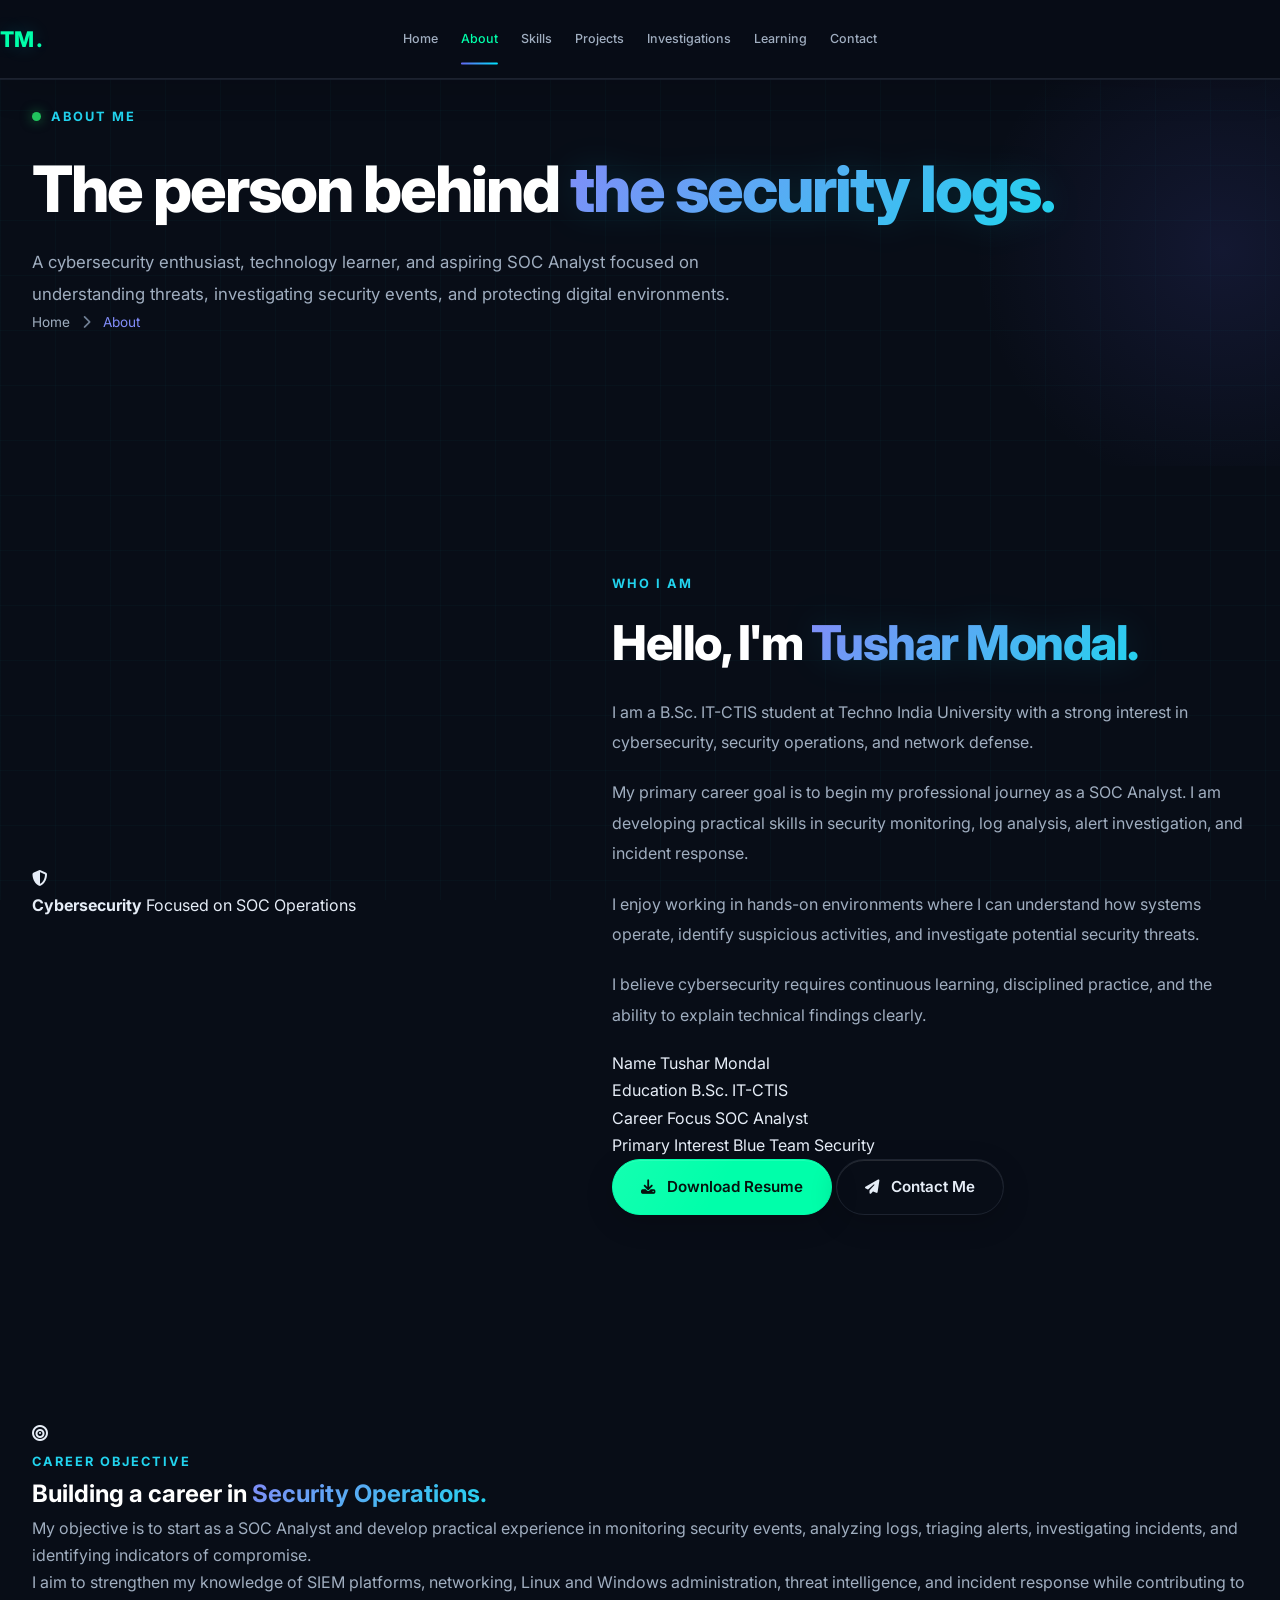
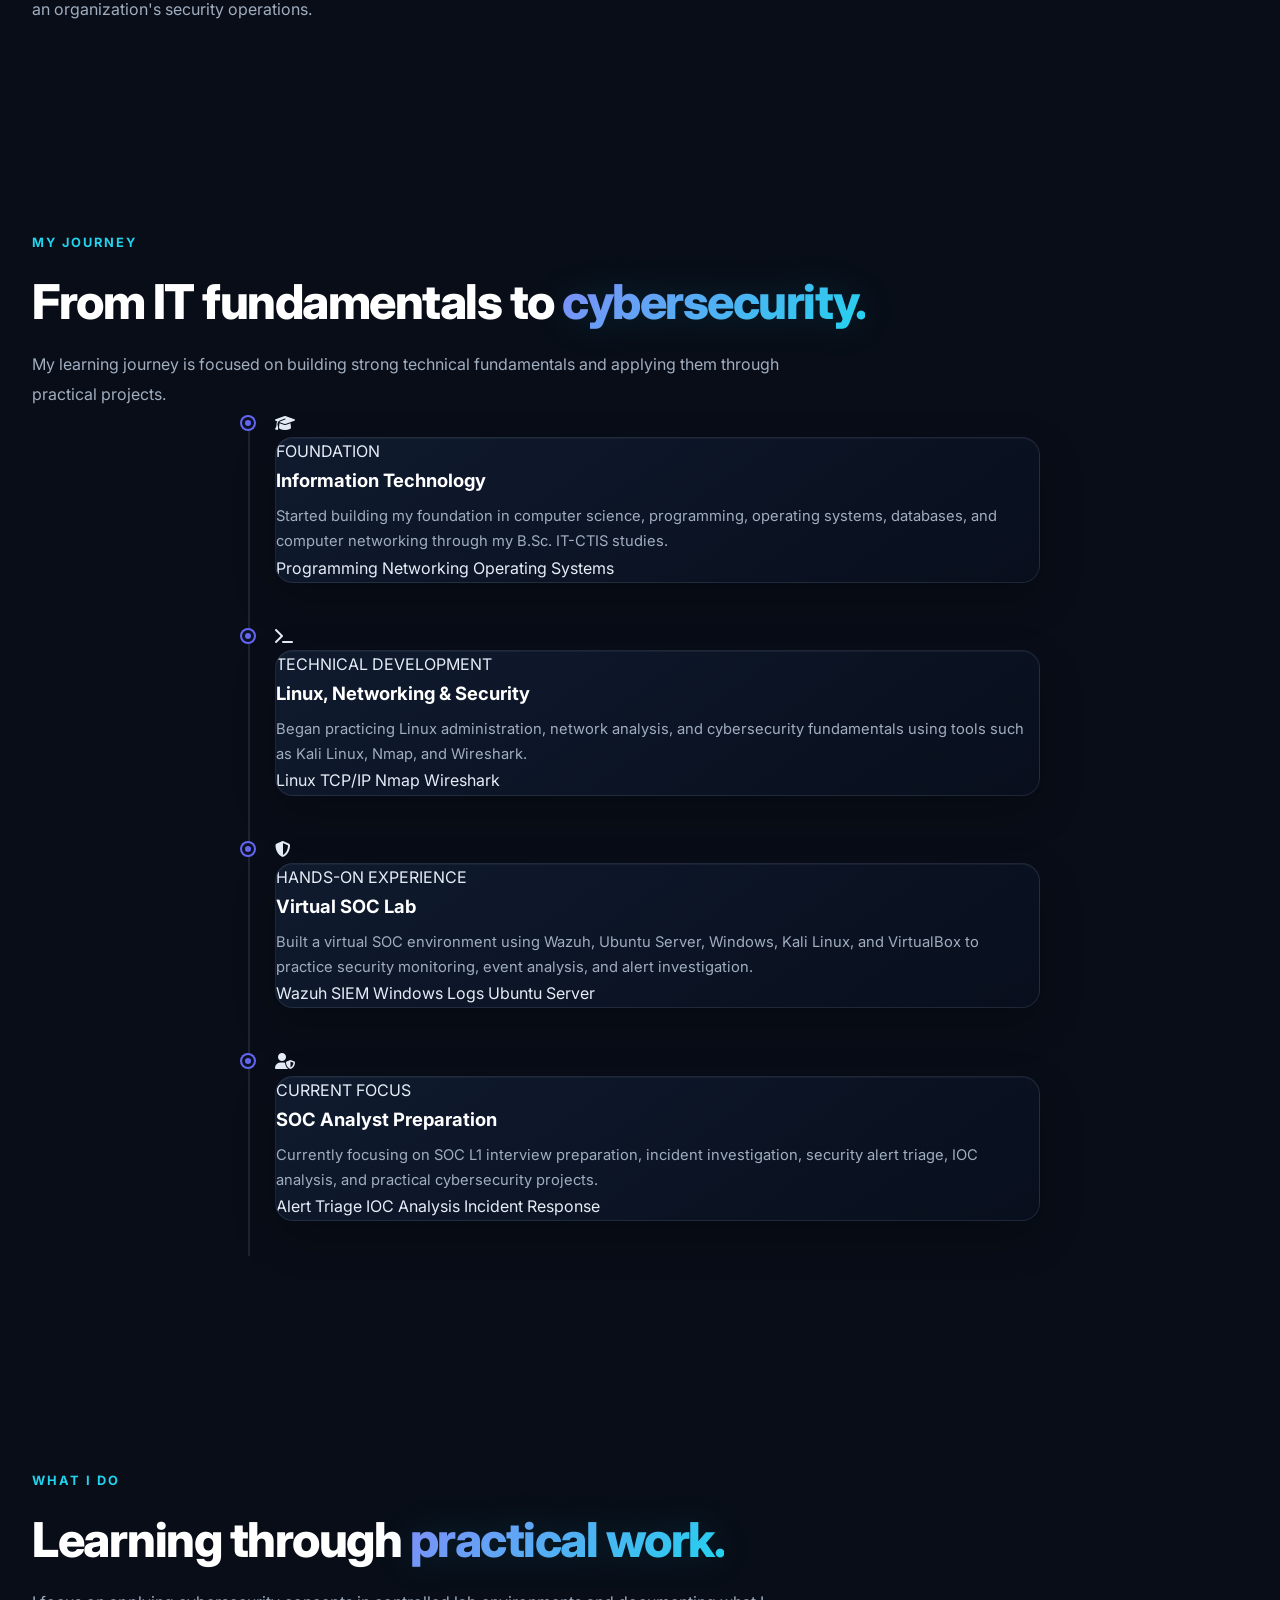
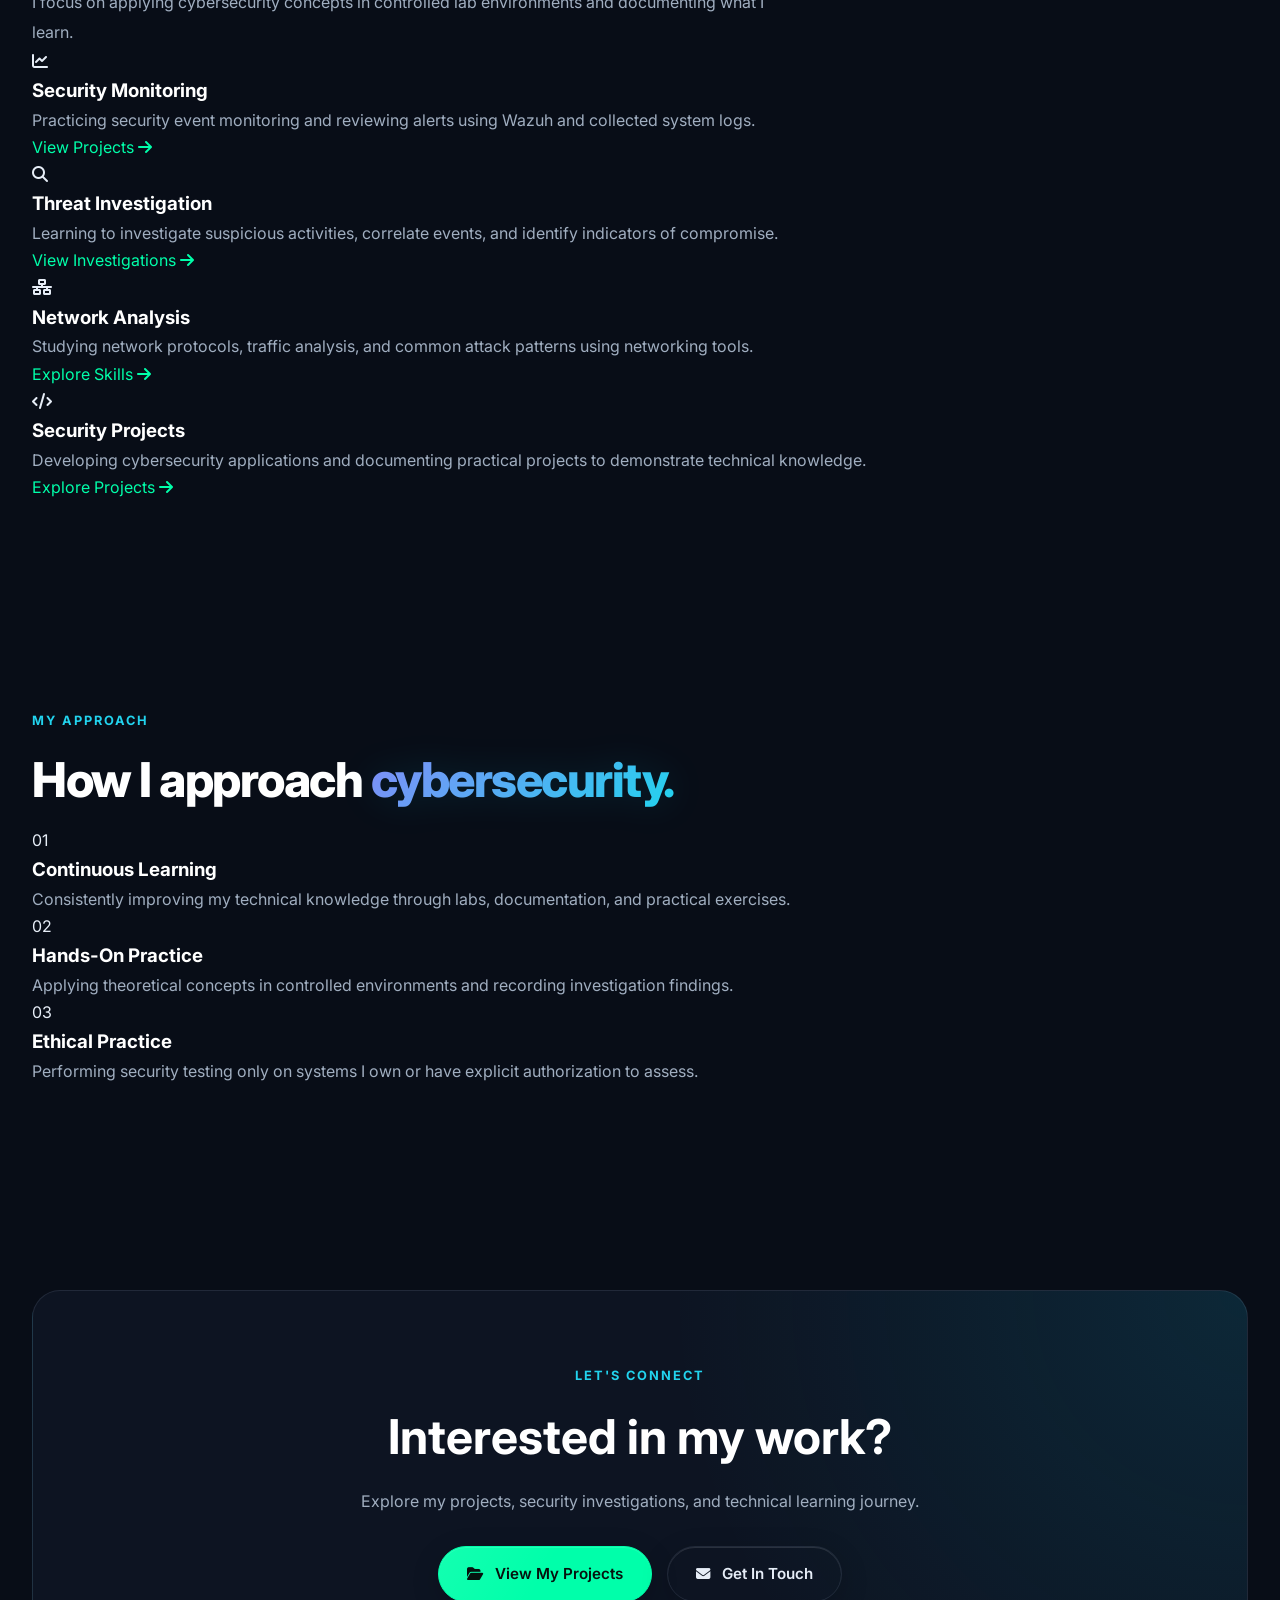
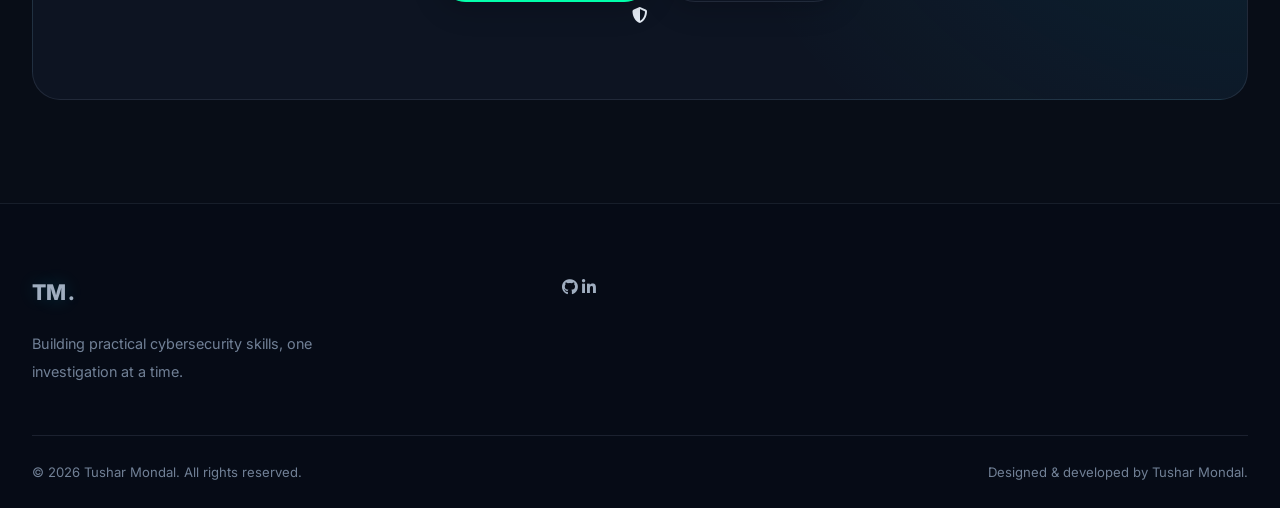
==== about.html @ 2f237ae4 "Add files via upload" ====
<!DOCTYPE html>
<html lang="en">
<head>
    <meta charset="UTF-8">
    <meta name="viewport" content="width=device-width, initial-scale=1.0">

    <title>About Me | Tushar Mondal</title>

    <meta name="description"
          content="Learn about Tushar Mondal, a cybersecurity enthusiast and aspiring SOC Analyst with hands-on experience in Wazuh, SIEM, and security investigations.">

    <link rel="icon" href="assets/images/favicon.png" type="image/png">

    <!-- Main Stylesheets -->
    <link rel="stylesheet" href="css/style.css">
    <link rel="stylesheet" href="css/themes.css">
    <link rel="stylesheet" href="css/animations.css">
    <link rel="stylesheet" href="css/responsive.css">

    <!-- Google Fonts -->
    <link rel="preconnect" href="https://fonts.googleapis.com">
    <link rel="preconnect" href="https://fonts.gstatic.com" crossorigin>

    <link href="https://fonts.googleapis.com/css2?family=Inter:wght@400;500;600;700;800&family=Space+Mono:wght@400;700&display=swap"
          rel="stylesheet">

    <!-- Icons -->
    <link rel="stylesheet"
          href="https://cdnjs.cloudflare.com/ajax/libs/font-awesome/6.5.2/css/all.min.css">
</head>

<body>

    <!-- =========================
         PRELOADER
    ========================== -->

    <div class="preloader" id="preloader">
        <div class="preloader-content">
            <span class="loader-logo">TM<span>.</span></span>
            <div class="loader-bar"></div>
            <p>Loading profile...</p>
        </div>
    </div>


    <!-- =========================
         NAVIGATION
    ========================== -->

    <header class="header" id="header">

        <nav class="navbar container">

            <a href="index.html" class="logo">
                TM<span>.</span>
            </a>

            <button class="menu-toggle"
                    id="menu-toggle"
                    aria-label="Open navigation menu"
                    aria-expanded="false">

                <i class="fas fa-bars"></i>

            </button>

            <ul class="nav-menu" id="nav-menu">

                <li>
                    <a href="index.html" class="nav-link">
                        Home
                    </a>
                </li>

                <li>
                    <a href="about.html" class="nav-link active">
                        About
                    </a>
                </li>

                <li>
                    <a href="skills.html" class="nav-link">
                        Skills
                    </a>
                </li>

                <li>
                    <a href="projects.html" class="nav-link">
                        Projects
                    </a>
                </li>

                <li>
                    <a href="investigations.html" class="nav-link">
                        Investigations
                    </a>
                </li>

                <li>
                    <a href="learning.html" class="nav-link">
                        Learning
                    </a>
                </li>

                <li>
                    <a href="contact.html" class="nav-link nav-contact">
                        Contact
                    </a>
                </li>

            </ul>

            

        </nav>

    </header>


    <!-- =========================
         PAGE HERO
    ========================== -->

    <main>

        <section class="page-hero section">

            <div class="container">

                <div class="page-hero-content reveal">

                    <span class="section-label">
                        <span class="status-dot"></span>
                        ABOUT ME
                    </span>

                    <h1 class="page-title">
                        The person behind
                        <span class="gradient-text">the security logs.</span>
                    </h1>

                    <p class="page-description">
                        A cybersecurity enthusiast, technology learner,
                        and aspiring SOC Analyst focused on understanding
                        threats, investigating security events, and
                        protecting digital environments.
                    </p>

                    <div class="breadcrumb">
                        <a href="index.html">Home</a>
                        <i class="fas fa-chevron-right"></i>
                        <span>About</span>
                    </div>

                </div>

            </div>

        </section>


        <!-- =========================
             ABOUT INTRODUCTION
        ========================== -->

        <section class="about-intro section">

            <div class="container">

                <div class="about-grid">

                    <!-- Profile Image -->

                    <div class="about-image-wrapper reveal">

                        <div class="about-image-frame">

                            <img src="assets/images/profile.png"
                                 alt="Portrait of Tushar Mondal"
                                 class="about-profile-image"
                                 onerror="this.style.display='none';">

                            <div class="image-overlay"></div>

                        </div>

                        <div class="about-image-decoration decoration-one"></div>
                        <div class="about-image-decoration decoration-two"></div>

                        <div class="about-image-badge">

                            <i class="fas fa-shield-halved"></i>

                            <div>
                                <strong>Cybersecurity</strong>
                                <span>Focused on SOC Operations</span>
                            </div>

                        </div>

                    </div>


                    <!-- About Content -->

                    <div class="about-content reveal">

                        <span class="section-label">
                            WHO I AM
                        </span>

                        <h2 class="section-title">
                            Hello, I'm
                            <span class="gradient-text">Tushar Mondal.</span>
                        </h2>

                        <p>
                            I am a B.Sc. IT-CTIS student at Techno India
                            University with a strong interest in
                            cybersecurity, security operations, and
                            network defense.
                        </p>

                        <p>
                            My primary career goal is to begin my
                            professional journey as a SOC Analyst.
                            I am developing practical skills in
                            security monitoring, log analysis,
                            alert investigation, and incident response.
                        </p>

                        <p>
                            I enjoy working in hands-on environments
                            where I can understand how systems operate,
                            identify suspicious activities, and
                            investigate potential security threats.
                        </p>

                        <p>
                            I believe cybersecurity requires continuous
                            learning, disciplined practice, and the
                            ability to explain technical findings
                            clearly.
                        </p>

                        <div class="about-info-grid">

                            <div class="about-info-item">
                                <span class="info-label">
                                    Name
                                </span>

                                <span class="info-value">
                                    Tushar Mondal
                                </span>
                            </div>

                            <div class="about-info-item">
                                <span class="info-label">
                                    Education
                                </span>

                                <span class="info-value">
                                    B.Sc. IT-CTIS
                                </span>
                            </div>

                            <div class="about-info-item">
                                <span class="info-label">
                                    Career Focus
                                </span>

                                <span class="info-value">
                                    SOC Analyst
                                </span>
                            </div>

                            <div class="about-info-item">
                                <span class="info-label">
                                    Primary Interest
                                </span>

                                <span class="info-value">
                                    Blue Team Security
                                </span>
                            </div>

                        </div>

                        <div class="about-buttons">

                            <a href="resume/Tushar_Mondal_Resume.pdf"
                               class="btn btn-primary"
                               target="_blank"
                               rel="noopener noreferrer">

                                <i class="fas fa-download"></i>
                                Download Resume

                            </a>

                            <a href="contact.html"
                               class="btn btn-secondary">

                                <i class="fas fa-paper-plane"></i>
                                Contact Me

                            </a>

                        </div>

                    </div>

                </div>

            </div>

        </section>


        <!-- =========================
             CAREER OBJECTIVE
        ========================== -->

        <section class="career-objective section">

            <div class="container">

                <div class="objective-card reveal">

                    <div class="objective-icon">
                        <i class="fas fa-bullseye"></i>
                    </div>

                    <div class="objective-content">

                        <span class="section-label">
                            CAREER OBJECTIVE
                        </span>

                        <h2>
                            Building a career in
                            <span class="gradient-text">
                                Security Operations.
                            </span>
                        </h2>

                        <p>
                            My objective is to start as a SOC Analyst
                            and develop practical experience in
                            monitoring security events, analyzing logs,
                            triaging alerts, investigating incidents,
                            and identifying indicators of compromise.
                        </p>

                        <p>
                            I aim to strengthen my knowledge of SIEM
                            platforms, networking, Linux and Windows
                            administration, threat intelligence, and
                            incident response while contributing to
                            an organization's security operations.
                        </p>

                    </div>

                </div>

            </div>

        </section>


        <!-- =========================
             MY JOURNEY
        ========================== -->

        <section class="journey section">

            <div class="container">

                <div class="section-heading reveal">

                    <span class="section-label">
                        MY JOURNEY
                    </span>

                    <h2 class="section-title">
                        From IT fundamentals to
                        <span class="gradient-text">
                            cybersecurity.
                        </span>
                    </h2>

                    <p class="section-description">
                        My learning journey is focused on building
                        strong technical fundamentals and applying
                        them through practical projects.
                    </p>

                </div>


                <div class="timeline">

                    <!-- Step 1 -->

                    <div class="timeline-item reveal">

                        <div class="timeline-marker">
                            <i class="fas fa-graduation-cap"></i>
                        </div>

                        <div class="timeline-card">

                            <span class="timeline-tag">
                                FOUNDATION
                            </span>

                            <h3>Information Technology</h3>

                            <p>
                                Started building my foundation in
                                computer science, programming,
                                operating systems, databases,
                                and computer networking through
                                my B.Sc. IT-CTIS studies.
                            </p>

                            <div class="timeline-skills">
                                <span>Programming</span>
                                <span>Networking</span>
                                <span>Operating Systems</span>
                            </div>

                        </div>

                    </div>


                    <!-- Step 2 -->

                    <div class="timeline-item reveal">

                        <div class="timeline-marker">
                            <i class="fas fa-terminal"></i>
                        </div>

                        <div class="timeline-card">

                            <span class="timeline-tag">
                                TECHNICAL DEVELOPMENT
                            </span>

                            <h3>Linux, Networking & Security</h3>

                            <p>
                                Began practicing Linux administration,
                                network analysis, and cybersecurity
                                fundamentals using tools such as
                                Kali Linux, Nmap, and Wireshark.
                            </p>

                            <div class="timeline-skills">
                                <span>Linux</span>
                                <span>TCP/IP</span>
                                <span>Nmap</span>
                                <span>Wireshark</span>
                            </div>

                        </div>

                    </div>


                    <!-- Step 3 -->

                    <div class="timeline-item reveal">

                        <div class="timeline-marker">
                            <i class="fas fa-shield-halved"></i>
                        </div>

                        <div class="timeline-card">

                            <span class="timeline-tag">
                                HANDS-ON EXPERIENCE
                            </span>

                            <h3>Virtual SOC Lab</h3>

                            <p>
                                Built a virtual SOC environment using
                                Wazuh, Ubuntu Server, Windows,
                                Kali Linux, and VirtualBox to
                                practice security monitoring,
                                event analysis, and alert investigation.
                            </p>

                            <div class="timeline-skills">
                                <span>Wazuh</span>
                                <span>SIEM</span>
                                <span>Windows Logs</span>
                                <span>Ubuntu Server</span>
                            </div>

                        </div>

                    </div>


                    <!-- Step 4 -->

                    <div class="timeline-item reveal">

                        <div class="timeline-marker">
                            <i class="fas fa-user-shield"></i>
                        </div>

                        <div class="timeline-card">

                            <span class="timeline-tag">
                                CURRENT FOCUS
                            </span>

                            <h3>SOC Analyst Preparation</h3>

                            <p>
                                Currently focusing on SOC L1
                                interview preparation, incident
                                investigation, security alert
                                triage, IOC analysis, and
                                practical cybersecurity projects.
                            </p>

                            <div class="timeline-skills">
                                <span>Alert Triage</span>
                                <span>IOC Analysis</span>
                                <span>Incident Response</span>
                            </div>

                        </div>

                    </div>

                </div>

            </div>

        </section>


        <!-- =========================
             WHAT I DO
        ========================== -->

        <section class="what-i-do section">

            <div class="container">

                <div class="section-heading reveal">

                    <span class="section-label">
                        WHAT I DO
                    </span>

                    <h2 class="section-title">
                        Learning through
                        <span class="gradient-text">
                            practical work.
                        </span>
                    </h2>

                    <p class="section-description">
                        I focus on applying cybersecurity concepts
                        in controlled lab environments and
                        documenting what I learn.
                    </p>

                </div>


                <div class="services-grid">

                    <!-- Card 1 -->

                    <div class="service-card reveal">

                        <div class="service-icon">
                            <i class="fas fa-chart-line"></i>
                        </div>

                        <h3>Security Monitoring</h3>

                        <p>
                            Practicing security event monitoring
                            and reviewing alerts using Wazuh
                            and collected system logs.
                        </p>

                        <a href="projects.html" class="service-link">
                            View Projects
                            <i class="fas fa-arrow-right"></i>
                        </a>

                    </div>


                    <!-- Card 2 -->

                    <div class="service-card reveal">

                        <div class="service-icon">
                            <i class="fas fa-magnifying-glass"></i>
                        </div>

                        <h3>Threat Investigation</h3>

                        <p>
                            Learning to investigate suspicious
                            activities, correlate events, and
                            identify indicators of compromise.
                        </p>

                        <a href="investigations.html" class="service-link">
                            View Investigations
                            <i class="fas fa-arrow-right"></i>
                        </a>

                    </div>


                    <!-- Card 3 -->

                    <div class="service-card reveal">

                        <div class="service-icon">
                            <i class="fas fa-network-wired"></i>
                        </div>

                        <h3>Network Analysis</h3>

                        <p>
                            Studying network protocols, traffic
                            analysis, and common attack patterns
                            using networking tools.
                        </p>

                        <a href="skills.html" class="service-link">
                            Explore Skills
                            <i class="fas fa-arrow-right"></i>
                        </a>

                    </div>


                    <!-- Card 4 -->

                    <div class="service-card reveal">

                        <div class="service-icon">
                            <i class="fas fa-code"></i>
                        </div>

                        <h3>Security Projects</h3>

                        <p>
                            Developing cybersecurity applications
                            and documenting practical projects
                            to demonstrate technical knowledge.
                        </p>

                        <a href="projects.html" class="service-link">
                            Explore Projects
                            <i class="fas fa-arrow-right"></i>
                        </a>

                    </div>

                </div>

            </div>

        </section>


        <!-- =========================
             PERSONAL PRINCIPLES
        ========================== -->

        <section class="principles section">

            <div class="container">

                <div class="section-heading reveal">

                    <span class="section-label">
                        MY APPROACH
                    </span>

                    <h2 class="section-title">
                        How I approach
                        <span class="gradient-text">
                            cybersecurity.
                        </span>
                    </h2>

                </div>


                <div class="principles-grid">

                    <div class="principle-card reveal">

                        <span class="principle-number">
                            01
                        </span>

                        <h3>Continuous Learning</h3>

                        <p>
                            Consistently improving my technical
                            knowledge through labs, documentation,
                            and practical exercises.
                        </p>

                    </div>


                    <div class="principle-card reveal">

                        <span class="principle-number">
                            02
                        </span>

                        <h3>Hands-On Practice</h3>

                        <p>
                            Applying theoretical concepts in
                            controlled environments and recording
                            investigation findings.
                        </p>

                    </div>


                    <div class="principle-card reveal">

                        <span class="principle-number">
                            03
                        </span>

                        <h3>Ethical Practice</h3>

                        <p>
                            Performing security testing only
                            on systems I own or have explicit
                            authorization to assess.
                        </p>

                    </div>

                </div>

            </div>

        </section>


        <!-- =========================
             CALL TO ACTION
        ========================== -->

        <section class="about-cta section">

            <div class="container">

                <div class="cta-card reveal">

                    <div class="cta-content">

                        <span class="section-label">
                            LET'S CONNECT
                        </span>

                        <h2>
                            Interested in my work?
                        </h2>

                        <p>
                            Explore my projects, security
                            investigations, and technical
                            learning journey.
                        </p>

                        <div class="cta-buttons">

                            <a href="projects.html"
                               class="btn btn-primary">

                                <i class="fas fa-folder-open"></i>
                                View My Projects

                            </a>

                            <a href="contact.html"
                               class="btn btn-secondary">

                                <i class="fas fa-envelope"></i>
                                Get In Touch

                            </a>

                        </div>

                    </div>

                    <div class="cta-decoration">
                        <i class="fas fa-shield-halved"></i>
                    </div>

                </div>

            </div>

        </section>

    </main>


    <!-- =========================
         FOOTER
    ========================== -->

    <footer class="footer">

        <div class="container">

            <div class="footer-content">

                <div class="footer-brand">

                    <a href="index.html" class="logo">
                        TM<span>.</span>
                    </a>

                    <p>
                        Building practical cybersecurity
                        skills, one investigation at a time.
                    </p>

                </div>


                <div class="footer-socials">

                    <a href="https://github.com/tushar23016"
                       target="_blank"
                       rel="noopener noreferrer"
                       aria-label="GitHub">

                        <i class="fab fa-github"></i>

                    </a>

                    <a href="https://www.linkedin.com/in/tushar-mondal-8895402a7"
                       target="_blank"
                       rel="noopener noreferrer"
                       aria-label="LinkedIn">

                        <i class="fab fa-linkedin-in"></i>

                    </a>

                </div>

            </div>


            <div class="footer-bottom">

                <p>
                    &copy; <span id="current-year"></span>
                    Tushar Mondal. All rights reserved.
                </p>

                <p class="footer-credit">
                    Designed & developed by Tushar Mondal.
                </p>

            </div>

        </div>

    </footer>


    <!-- =========================
         BACK TO TOP
    ========================== -->

    <button class="back-to-top"
            id="back-to-top"
            aria-label="Back to top">

        <i class="fas fa-arrow-up"></i>

    </button>


    <!-- =========================
         JAVASCRIPT
    ========================== -->

    <script src="js/main.js"></script>
    <script src="js/navigation.js"></script>
    <script src="js/theme.js"></script>
    <script src="js/animations.js"></script>

</body>
</html>
---- css/style.css ----
/* =========================================================
   TUSHAR MONDAL - CYBERSECURITY PORTFOLIO
   File: css/style.css
   Main stylesheet
========================================================= */


/* =========================================================
   1. GOOGLE FONTS & ROOT VARIABLES
========================================================= */

@import url('https://fonts.googleapis.com/css2?family=Inter:wght@400;500;600;700;800&display=swap');

:root {

    /* Brand Colors */

    --primary: #6366f1;
    --primary-dark: #4f46e5;
    --primary-light: #818cf8;

    --secondary: #06b6d4;
    --accent: #22d3ee;

    /* Backgrounds */

    --bg-primary: #0b1120;
    --bg-secondary: #111827;
    --bg-tertiary: #172033;

    /* Text */

    --text-primary: #f8fafc;
    --text-secondary: #cbd5e1;
    --text-muted: #94a3b8;

    /* Borders */

    --border-color: rgba(148, 163, 184, 0.15);
    --border-hover: rgba(99, 102, 241, 0.5);

    /* Status Colors */

    --success: #22c55e;
    --warning: #f59e0b;
    --danger: #ef4444;

    /* Gradients */

    --gradient-primary: linear-gradient(
        135deg,
        #6366f1 0%,
        #06b6d4 100%
    );

    --gradient-text: linear-gradient(
        135deg,
        #818cf8 0%,
        #22d3ee 100%
    );

    /* Shadows */

    --shadow-sm: 0 4px 12px rgba(0, 0, 0, 0.15);

    --shadow-md: 0 10px 30px rgba(0, 0, 0, 0.2);

    --shadow-lg: 0 20px 50px rgba(0, 0, 0, 0.3);

    --shadow-primary: 0 10px 30px rgba(99, 102, 241, 0.2);

    /* Layout */

    --container-width: 1200px;

    --header-height: 80px;

    --section-padding: 100px;

    /* Border Radius */

    --radius-sm: 8px;
    --radius-md: 14px;
    --radius-lg: 20px;
    --radius-xl: 28px;
    --radius-full: 999px;

    /* Transitions */

    --transition-fast: 0.2s ease;
    --transition-normal: 0.3s ease;
    --transition-slow: 0.5s ease;

}


/* =========================================================
   2. RESET & GLOBAL STYLES
========================================================= */

*,
*::before,
*::after {

    margin: 0;
    padding: 0;

    box-sizing: border-box;

}


html {

    scroll-behavior: smooth;

    scroll-padding-top: 100px;

    font-size: 16px;

}


body {

    font-family: 'Inter', sans-serif;

    background: var(--bg-primary);

    color: var(--text-primary);

    line-height: 1.7;

    overflow-x: hidden;

    transition:
        background var(--transition-normal),
        color var(--transition-normal);

}


body,
button,
input,
textarea,
select {

    font-family: 'Inter', sans-serif;

}


img {

    max-width: 100%;

    height: auto;

    display: block;

}


a {

    color: inherit;

    text-decoration: none;

    transition: color var(--transition-normal);

}


button {

    font: inherit;

    cursor: pointer;

    border: none;

}


input,
textarea,
select {

    font: inherit;

}


ul,
ol {

    list-style: none;

}


button,
input,
textarea,
select {

    outline-offset: 4px;

}


button:focus-visible,
a:focus-visible,
input:focus-visible,
textarea:focus-visible,
select:focus-visible {

    outline: 2px solid var(--accent);

    outline-offset: 4px;

}


::selection {

    background: var(--primary);

    color: #ffffff;

}


/* =========================================================
   3. SHARED LAYOUT
========================================================= */

.container {

    width: min(
        var(--container-width),
        calc(100% - 48px)
    );

    margin-inline: auto;

}


.section {

    padding-block: var(--section-padding);

    position: relative;

}


.section-header {

    text-align: center;

    max-width: 750px;

    margin: 0 auto 60px;

}


.section-title {

    font-size: clamp(2rem, 4vw, 3rem);

    font-weight: 800;

    line-height: 1.2;

    letter-spacing: -1.5px;

    margin: 18px 0;

}


.section-description {

    font-size: 1rem;

    color: var(--text-secondary);

    line-height: 1.9;

    max-width: 750px;

}


.section-header .section-description {

    margin-inline: auto;

}


.section-label {

    display: inline-flex;

    align-items: center;

    gap: 10px;

    color: var(--accent);

    font-size: 0.8rem;

    font-weight: 700;

    letter-spacing: 2px;

    text-transform: uppercase;

}


.gradient-text {

    background: var(--gradient-text);

    -webkit-background-clip: text;

    background-clip: text;

    -webkit-text-fill-color: transparent;

    color: transparent;

}


.text-center {

    text-align: center;

}


.mt-1 {

    margin-top: 10px;

}


.mt-2 {

    margin-top: 20px;

}


.mt-3 {

    margin-top: 30px;

}


.mb-1 {

    margin-bottom: 10px;

}


.mb-2 {

    margin-bottom: 20px;

}


.mb-3 {

    margin-bottom: 30px;

}


/* =========================================================
   4. STATUS INDICATOR
========================================================= */

.status-dot {

    display: inline-block;

    width: 9px;

    height: 9px;

    min-width: 9px;

    background: var(--success);

    border-radius: 50%;

    box-shadow: 0 0 12px rgba(34, 197, 94, 0.6);

}


/* =========================================================
   5. HEADER & NAVIGATION
========================================================= */

.header {

    position: fixed;

    top: 0;
    left: 0;

    width: 100%;

    height: var(--header-height);

    z-index: 1000;

    background: rgba(11, 17, 32, 0.85);

    border-bottom: 1px solid transparent;

    backdrop-filter: blur(18px);

    -webkit-backdrop-filter: blur(18px);

    transition:
        background var(--transition-normal),
        border-color var(--transition-normal),
        box-shadow var(--transition-normal);

}


.header.scrolled {

    border-bottom-color: var(--border-color);

    box-shadow: var(--shadow-sm);

}


.navbar {

    height: 100%;

    display: flex;

    align-items: center;

    justify-content: space-between;

    gap: 30px;

}


/* Logo */

.logo {

    display: inline-flex;

    align-items: center;

    gap: 3px;

    font-size: 1.35rem;

    font-weight: 800;

    white-space: nowrap;

    letter-spacing: -0.5px;

}


.logo-bracket {

    color: var(--accent);

    font-weight: 700;

}


/* Navigation Links */

.nav-menu {

    display: flex;

    align-items: center;

    gap: 28px;

}


.nav-link {

    position: relative;

    color: var(--text-secondary);

    font-size: 0.88rem;

    font-weight: 500;

    padding-block: 8px;

    transition: color var(--transition-normal);

}


.nav-link::after {

    content: "";

    position: absolute;

    left: 0;
    bottom: 0;

    width: 0;

    height: 2px;

    background: var(--gradient-primary);

    border-radius: var(--radius-full);

    transition: width var(--transition-normal);

}


.nav-link:hover,
.nav-link.active {

    color: var(--text-primary);

}


.nav-link:hover::after,
.nav-link.active::after {

    width: 100%;

}


/* Navigation Actions */

.nav-actions {

    display: flex;

    align-items: center;

    gap: 12px;

}


.theme-toggle,
.menu-toggle {

    display: flex;

    align-items: center;

    justify-content: center;

    width: 42px;

    height: 42px;

    border-radius: 50%;

    background: var(--bg-tertiary);

    border: 1px solid var(--border-color);

    color: var(--text-primary);

    font-size: 1rem;

    transition:
        background var(--transition-normal),
        color var(--transition-normal),
        border-color var(--transition-normal),
        transform var(--transition-normal);

}


.theme-toggle:hover,
.menu-toggle:hover {

    background: var(--primary);

    border-color: var(--primary);

    color: #ffffff;

    transform: translateY(-2px);

}


.menu-toggle {

    display: none;

}


/* =========================================================
   6. BUTTONS
========================================================= */

.btn {

    display: inline-flex;

    align-items: center;

    justify-content: center;

    gap: 12px;

    padding: 14px 28px;

    border-radius: var(--radius-full);

    font-size: 0.95rem;

    font-weight: 600;

    border: 1px solid transparent;

    transition:
        background var(--transition-normal),
        color var(--transition-normal),
        border-color var(--transition-normal),
        transform var(--transition-normal),
        box-shadow var(--transition-normal);

    cursor: pointer;

}


.btn i {

    font-size: 0.9rem;

    transition: transform var(--transition-normal);

}


.btn:hover i {

    transform: translateX(4px);

}


.btn-primary {

    background: var(--gradient-primary);

    color: #ffffff;

    box-shadow: var(--shadow-primary);

}


.btn-primary:hover {

    transform: translateY(-3px);

    box-shadow: 0 15px 35px rgba(99, 102, 241, 0.35);

}


.btn-secondary {

    background: transparent;

    border-color: var(--border-color);

    color: var(--text-primary);

}


.btn-secondary:hover {

    border-color: var(--primary);

    background: rgba(99, 102, 241, 0.08);

    transform: translateY(-3px);

}


.btn-outline {

    background: transparent;

    border: 1px solid var(--primary);

    color: var(--primary-light);

}


.btn-outline:hover {

    background: var(--primary);

    color: #ffffff;

}


.btn-sm {

    padding: 10px 20px;

    font-size: 0.85rem;

}


.btn-lg {

    padding: 17px 36px;

    font-size: 1rem;

}


.btn-block {

    width: 100%;

}


/* =========================================================
   7. HERO SECTION
========================================================= */

.hero {

    min-height: 100vh;

    display: flex;

    align-items: center;

    position: relative;

    padding-top: calc(var(--header-height) + 60px);

    padding-bottom: 80px;

    overflow: hidden;

}


.hero::before {

    content: "";

    position: absolute;

    top: 0;
    right: -10%;

    width: 600px;
    height: 600px;

    background: radial-gradient(
        circle,
        rgba(99, 102, 241, 0.14) 0%,
        transparent 70%
    );

    pointer-events: none;

}


.hero-content {

    position: relative;

    z-index: 2;

    max-width: 800px;

}


.hero-title {

    font-size: clamp(2.8rem, 6vw, 5.5rem);

    font-weight: 800;

    line-height: 1.1;

    letter-spacing: -3px;

    margin: 25px 0;

}


.hero-description {

    max-width: 650px;

    font-size: 1.1rem;

    color: var(--text-secondary);

    line-height: 1.9;

    margin-bottom: 35px;

}


.hero-buttons {

    display: flex;

    flex-wrap: wrap;

    gap: 16px;

    margin-top: 30px;

}


.hero-image {

    position: relative;

    z-index: 1;

}


.hero-image img {

    width: 100%;

    max-width: 450px;

    margin-inline: auto;

    border-radius: var(--radius-xl);

    object-fit: cover;

}


.hero-stats {

    display: flex;

    flex-wrap: wrap;

    gap: 40px;

    margin-top: 60px;

}


.hero-stat h3 {

    font-size: 2rem;

    font-weight: 800;

    color: var(--text-primary);

}


.hero-stat p {

    color: var(--text-muted);

    font-size: 0.85rem;

}


/* =========================================================
   8. PAGE HERO & BREADCRUMB
========================================================= */

.page-hero {

    position: relative;

    padding-top: calc(var(--header-height) + 90px);

    padding-bottom: 70px;

    overflow: hidden;

}


.page-hero::before {

    content: "";

    position: absolute;

    top: 0;
    right: -15%;

    width: 500px;
    height: 500px;

    background: radial-gradient(
        circle,
        rgba(99, 102, 241, 0.12) 0%,
        transparent 70%
    );

    pointer-events: none;

}


.page-hero .container {

    position: relative;

    z-index: 1;

}


.breadcrumb {

    display: flex;

    align-items: center;

    gap: 12px;

    font-size: 0.85rem;

    color: var(--text-muted);

    margin-bottom: 30px;

}


.breadcrumb a {

    color: var(--text-secondary);

}


.breadcrumb a:hover {

    color: var(--accent);

}


.breadcrumb span:last-child {

    color: var(--primary-light);

}


.page-title {

    font-size: clamp(2.5rem, 5vw, 4.5rem);

    font-weight: 800;

    line-height: 1.15;

    letter-spacing: -2px;

    margin: 22px 0;

}


.page-description {

    max-width: 760px;

    color: var(--text-secondary);

    font-size: 1.05rem;

    line-height: 1.9;

}


/* =========================================================
   9. GENERIC GRID LAYOUTS
========================================================= */

.grid {

    display: grid;

    gap: 25px;

}


.grid-2 {

    grid-template-columns: repeat(2, minmax(0, 1fr));

}


.grid-3 {

    grid-template-columns: repeat(3, minmax(0, 1fr));

}


.grid-4 {

    grid-template-columns: repeat(4, minmax(0, 1fr));

}


/* =========================================================
   10. CARDS
========================================================= */

.card {

    background: var(--bg-secondary);

    border: 1px solid var(--border-color);

    border-radius: var(--radius-lg);

    padding: 30px;

    transition:
        transform var(--transition-normal),
        border-color var(--transition-normal),
        box-shadow var(--transition-normal);

}


.card:hover {

    transform: translateY(-6px);

    border-color: var(--border-hover);

    box-shadow: var(--shadow-md);

}


.card h3 {

    font-size: 1.2rem;

    font-weight: 700;

    margin-bottom: 15px;

}


.card p {

    color: var(--text-secondary);

    line-height: 1.8;

}


/* =========================================================
   11. ICON BOXES
========================================================= */

.icon-box {

    display: flex;

    align-items: center;

    justify-content: center;

    width: 60px;

    height: 60px;

    border-radius: var(--radius-md);

    background: rgba(99, 102, 241, 0.12);

    border: 1px solid rgba(99, 102, 241, 0.2);

    color: var(--primary-light);

    font-size: 1.5rem;

    margin-bottom: 25px;

}


.icon-box-sm {

    width: 45px;

    height: 45px;

    font-size: 1.1rem;

    margin-bottom: 15px;

}


/* =========================================================
   12. SKILLS SECTION
========================================================= */

.skills-grid {

    display: grid;

    grid-template-columns: repeat(2, minmax(0, 1fr));

    gap: 25px;

}


.skill-card {

    background: var(--bg-secondary);

    border: 1px solid var(--border-color);

    border-radius: var(--radius-lg);

    padding: 30px;

    transition:
        transform var(--transition-normal),
        border-color var(--transition-normal),
        box-shadow var(--transition-normal);

}


.skill-card:hover {

    transform: translateY(-5px);

    border-color: var(--border-hover);

    box-shadow: var(--shadow-md);

}


.skill-card-header {

    display: flex;

    align-items: center;

    justify-content: space-between;

    margin-bottom: 25px;

}


.skill-icon {

    display: flex;

    align-items: center;

    justify-content: center;

    width: 55px;

    height: 55px;

    border-radius: var(--radius-md);

    background: rgba(99, 102, 241, 0.12);

    color: var(--primary-light);

    font-size: 1.4rem;

}


.skill-number {

    color: var(--text-muted);

    font-size: 0.85rem;

    font-weight: 700;

}


.skill-card h3 {

    font-size: 1.2rem;

    font-weight: 700;

    margin-bottom: 12px;

}


.skill-card p {

    color: var(--text-secondary);

    font-size: 0.93rem;

    line-height: 1.8;

    margin-bottom: 22px;

}


.skill-tags {

    display: flex;

    flex-wrap: wrap;

    gap: 10px;

}


.skill-tags span {

    display: inline-flex;

    align-items: center;

    padding: 7px 13px;

    border-radius: var(--radius-full);

    background: var(--bg-tertiary);

    border: 1px solid var(--border-color);

    color: var(--text-secondary);

    font-size: 0.78rem;

    font-weight: 500;

}


/* Skill Progress Bars */

.skill-progress {

    margin-top: 20px;

}


.skill-progress-header {

    display: flex;

    align-items: center;

    justify-content: space-between;

    margin-bottom: 10px;

    font-size: 0.9rem;

}


.skill-progress-header span:last-child {

    color: var(--text-muted);

}


.progress-bar {

    width: 100%;

    height: 8px;

    background: var(--bg-tertiary);

    border-radius: var(--radius-full);

    overflow: hidden;

}


.progress-fill {

    height: 100%;

    width: 0;

    background: var(--gradient-primary);

    border-radius: var(--radius-full);

}


/* =========================================================
   13. TOOLS GRID
========================================================= */

.tools-grid {

    display: grid;

    grid-template-columns: repeat(4, minmax(0, 1fr));

    gap: 18px;

}


.tool-item {

    display: flex;

    align-items: center;

    justify-content: center;

    flex-direction: column;

    gap: 15px;

    min-height: 130px;

    padding: 25px 15px;

    background: var(--bg-secondary);

    border: 1px solid var(--border-color);

    border-radius: var(--radius-md);

    color: var(--text-secondary);

    font-size: 0.9rem;

    font-weight: 600;

    text-align: center;

    transition:
        transform var(--transition-normal),
        border-color var(--transition-normal),
        color var(--transition-normal);

}


.tool-item i {

    font-size: 2rem;

    color: var(--primary-light);

}


.tool-item:hover {

    transform: translateY(-5px);

    border-color: var(--primary);

    color: var(--text-primary);

}


/* =========================================================
   14. PROJECTS SECTION
========================================================= */

.projects-grid {

    display: grid;

    grid-template-columns: repeat(2, minmax(0, 1fr));

    gap: 30px;

}


.project-card {

    position: relative;

    overflow: hidden;

    background: var(--bg-secondary);

    border: 1px solid var(--border-color);

    border-radius: var(--radius-lg);

    transition:
        transform var(--transition-normal),
        border-color var(--transition-normal),
        box-shadow var(--transition-normal);

}


.project-card:hover {

    transform: translateY(-7px);

    border-color: var(--border-hover);

    box-shadow: var(--shadow-lg);

}


.project-image {

    position: relative;

    overflow: hidden;

    aspect-ratio: 16 / 9;

    background: var(--bg-tertiary);

}


.project-image img {

    width: 100%;

    height: 100%;

    object-fit: cover;

    transition: transform var(--transition-slow);

}


.project-card:hover .project-image img {

    transform: scale(1.05);

}


.project-content {

    padding: 30px;

}


.project-category {

    display: inline-flex;

    align-items: center;

    gap: 8px;

    font-size: 0.75rem;

    font-weight: 700;

    color: var(--accent);

    text-transform: uppercase;

    letter-spacing: 1px;

    margin-bottom: 15px;

}


.project-content h3 {

    font-size: 1.35rem;

    font-weight: 700;

    margin-bottom: 15px;

}


.project-content p {

    font-size: 0.92rem;

    color: var(--text-secondary);

    line-height: 1.8;

    margin-bottom: 20px;

}


.project-tags {

    display: flex;

    flex-wrap: wrap;

    gap: 8px;

    margin-bottom: 25px;

}


.project-tags span {

    padding: 6px 12px;

    border-radius: var(--radius-full);

    background: var(--bg-tertiary);

    color: var(--text-muted);

    border: 1px solid var(--border-color);

    font-size: 0.75rem;

}


.project-links {

    display: flex;

    flex-wrap: wrap;

    gap: 15px;

}


.project-link {

    display: inline-flex;

    align-items: center;

    gap: 8px;

    color: var(--primary-light);

    font-size: 0.9rem;

    font-weight: 600;

}


.project-link:hover {

    color: var(--accent);

}


/* Project Filters */

.project-filters {

    display: flex;

    flex-wrap: wrap;

    justify-content: center;

    gap: 12px;

    margin-bottom: 45px;

}


.filter-btn {

    padding: 10px 22px;

    border-radius: var(--radius-full);

    background: var(--bg-secondary);

    border: 1px solid var(--border-color);

    color: var(--text-secondary);

    font-size: 0.85rem;

    font-weight: 600;

    transition:
        background var(--transition-normal),
        color var(--transition-normal),
        border-color var(--transition-normal);

}


.filter-btn:hover,
.filter-btn.active {

    background: var(--primary);

    color: #ffffff;

    border-color: var(--primary);

}


/* =========================================================
   15. INVESTIGATIONS & CASE STUDIES
========================================================= */

.investigations-grid {

    display: grid;

    grid-template-columns: repeat(2, minmax(0, 1fr));

    gap: 25px;

}


.investigation-card {

    background: var(--bg-secondary);

    border: 1px solid var(--border-color);

    border-radius: var(--radius-lg);

    overflow: hidden;

    transition:
        transform var(--transition-normal),
        border-color var(--transition-normal);

}


.investigation-card:hover {

    transform: translateY(-5px);

    border-color: var(--border-hover);

}


.investigation-image {

    aspect-ratio: 16 / 9;

    overflow: hidden;

    background: var(--bg-tertiary);

}


.investigation-image img {

    width: 100%;

    height: 100%;

    object-fit: cover;

}


.investigation-content {

    padding: 28px;

}


.investigation-content h3 {

    font-size: 1.2rem;

    margin: 15px 0;

}


.investigation-content p {

    color: var(--text-secondary);

    font-size: 0.92rem;

    line-height: 1.8;

}


.investigation-meta {

    display: flex;

    flex-wrap: wrap;

    gap: 10px;

    margin-bottom: 15px;

}


.investigation-meta span {

    font-size: 0.75rem;

    color: var(--text-muted);

    background: var(--bg-tertiary);

    border: 1px solid var(--border-color);

    padding: 5px 10px;

    border-radius: var(--radius-full);

}


.severity {

    display: inline-flex;

    align-items: center;

    gap: 6px;

    padding: 5px 12px;

    border-radius: var(--radius-full);

    font-size: 0.75rem;

    font-weight: 700;

}


.severity-high {

    background: rgba(239, 68, 68, 0.12);

    color: #f87171;

}


.severity-medium {

    background: rgba(245, 158, 11, 0.12);

    color: #fbbf24;

}


.severity-low {

    background: rgba(34, 197, 94, 0.12);

    color: #4ade80;

}


/* =========================================================
   16. WORKFLOW
========================================================= */

.workflow-grid {

    display: grid;

    grid-template-columns: repeat(4, minmax(0, 1fr));

    gap: 22px;

}


.workflow-card {

    position: relative;

    padding: 30px 25px;

    background: var(--bg-secondary);

    border: 1px solid var(--border-color);

    border-radius: var(--radius-lg);

    transition:
        transform var(--transition-normal),
        border-color var(--transition-normal);

}


.workflow-card:hover {

    transform: translateY(-5px);

    border-color: var(--border-hover);

}


.workflow-number {

    position: absolute;

    top: 20px;
    right: 20px;

    color: var(--text-muted);

    font-size: 0.85rem;

    font-weight: 700;

}


.workflow-icon {

    width: 50px;

    height: 50px;

    display: flex;

    align-items: center;

    justify-content: center;

    border-radius: var(--radius-md);

    background: rgba(99, 102, 241, 0.12);

    color: var(--primary-light);

    font-size: 1.3rem;

    margin-bottom: 25px;

}


.workflow-card h3 {

    font-size: 1.1rem;

    margin-bottom: 12px;

}


.workflow-card p {

    font-size: 0.88rem;

    color: var(--text-secondary);

    line-height: 1.8;

}


/* =========================================================
   17. ABOUT & TIMELINE
========================================================= */

.about-grid {

    display: grid;

    grid-template-columns: 0.9fr 1.1fr;

    align-items: center;

    gap: 60px;

}


.about-image {

    position: relative;

    max-width: 450px;

}


.about-image img {

    width: 100%;

    border-radius: var(--radius-xl);

    border: 1px solid var(--border-color);

    object-fit: cover;

}


.about-content h2 {

    font-size: clamp(2rem, 4vw, 3rem);

    line-height: 1.2;

    margin-bottom: 25px;

}


.about-content p {

    color: var(--text-secondary);

    margin-bottom: 20px;

    line-height: 1.9;

}


.timeline {

    position: relative;

    max-width: 800px;

    margin-inline: auto;

    padding-left: 35px;

}


.timeline::before {

    content: "";

    position: absolute;

    left: 8px;

    top: 5px;
    bottom: 5px;

    width: 2px;

    background: var(--border-color);

}


.timeline-item {

    position: relative;

    padding-bottom: 40px;

}


.timeline-item::before {

    content: "";

    position: absolute;

    left: -33px;

    top: 7px;

    width: 12px;
    height: 12px;

    background: var(--primary);

    border: 3px solid var(--bg-primary);

    border-radius: 50%;

    box-shadow: 0 0 0 2px var(--primary);

}


.timeline-item h3 {

    font-size: 1.15rem;

    margin-bottom: 8px;

}


.timeline-item p {

    color: var(--text-secondary);

    font-size: 0.92rem;

}


.timeline-date {

    display: inline-block;

    color: var(--accent);

    font-size: 0.8rem;

    font-weight: 700;

    margin-bottom: 10px;

}


/* =========================================================
   18. LEARNING PAGE
========================================================= */

.learning-grid {

    display: grid;

    grid-template-columns: repeat(2, minmax(0, 1fr));

    gap: 25px;

}


.learning-card {

    padding: 30px;

    background: var(--bg-secondary);

    border: 1px solid var(--border-color);

    border-radius: var(--radius-lg);

    transition:
        transform var(--transition-normal),
        border-color var(--transition-normal);

}


.learning-card:hover {

    transform: translateY(-5px);

    border-color: var(--border-hover);

}


.learning-card h3 {

    font-size: 1.2rem;

    margin: 15px 0;

}


.learning-card p {

    color: var(--text-secondary);

    font-size: 0.92rem;

    line-height: 1.8;

}


.learning-status {

    display: inline-flex;

    align-items: center;

    gap: 8px;

    padding: 6px 13px;

    border-radius: var(--radius-full);

    background: rgba(6, 182, 212, 0.1);

    color: var(--accent);

    font-size: 0.75rem;

    font-weight: 700;

}


/* =========================================================
   19. CONTACT SECTION
========================================================= */

.contact-layout {

    display: grid;

    grid-template-columns: 0.9fr 1.1fr;

    gap: 60px;

    align-items: start;

}


.contact-info .section-title {

    font-size: clamp(2rem, 4vw, 2.8rem);

}


.contact-info .section-description {

    margin-bottom: 35px;

}


/* Contact Details */

.contact-detail {

    display: flex;

    align-items: center;

    gap: 18px;

    padding: 20px;

    margin-bottom: 15px;

    background: var(--bg-secondary);

    border: 1px solid var(--border-color);

    border-radius: var(--radius-md);

    transition: border-color var(--transition-normal);

}


.contact-detail:hover {

    border-color: var(--border-hover);

}


.contact-icon {

    display: flex;

    align-items: center;

    justify-content: center;

    width: 48px;
    height: 48px;

    min-width: 48px;

    background: rgba(99, 102, 241, 0.12);

    color: var(--primary-light);

    border-radius: var(--radius-md);

    font-size: 1.2rem;

}


.contact-detail-content {

    flex: 1;

    min-width: 0;

}


.contact-detail-content h3 {

    font-size: 0.9rem;

    margin-bottom: 5px;

}


.contact-detail-content a {

    display: inline-block;

    color: var(--text-secondary);

    font-size: 0.85rem;

    overflow-wrap: anywhere;

}


.contact-detail-content a:hover {

    color: var(--accent);

}


.copy-email-btn,
.contact-external-link {

    display: flex;

    align-items: center;

    justify-content: center;

    width: 38px;
    height: 38px;

    min-width: 38px;

    background: var(--bg-tertiary);

    border: 1px solid var(--border-color);

    border-radius: 50%;

    color: var(--text-secondary);

    transition:
        background var(--transition-normal),
        color var(--transition-normal);

}


.copy-email-btn:hover,
.contact-external-link:hover {

    background: var(--primary);

    color: #ffffff;

}


/* Availability */

.availability-card {

    padding: 25px;

    margin-top: 25px;

    background: rgba(34, 197, 94, 0.05);

    border: 1px solid rgba(34, 197, 94, 0.2);

    border-radius: var(--radius-md);

}


.availability-header {

    display: flex;

    align-items: center;

    gap: 12px;

    font-weight: 700;

    font-size: 0.95rem;

    margin-bottom: 12px;

}


.availability-card p {

    color: var(--text-secondary);

    font-size: 0.9rem;

    line-height: 1.8;

}


/* Social Links */

.contact-socials {

    margin-top: 35px;

}


.contact-socials h3 {

    font-size: 1rem;

    margin-bottom: 20px;

}


.social-links {

    display: flex;

    gap: 12px;

}


.social-links a {

    display: flex;

    align-items: center;

    justify-content: center;

    width: 45px;
    height: 45px;

    border-radius: 50%;

    background: var(--bg-secondary);

    border: 1px solid var(--border-color);

    color: var(--text-secondary);

    font-size: 1.1rem;

    transition:
        background var(--transition-normal),
        color var(--transition-normal),
        transform var(--transition-normal);

}


.social-links a:hover {

    background: var(--primary);

    color: #ffffff;

    transform: translateY(-4px);

}


/* Contact Form */

.contact-form-wrapper {

    padding: 40px;

    background: var(--bg-secondary);

    border: 1px solid var(--border-color);

    border-radius: var(--radius-lg);

}


.contact-form-header {

    margin-bottom: 30px;

}


.contact-form-header h2 {

    font-size: 1.8rem;

    margin: 15px 0;

}


.contact-form-header p {

    color: var(--text-secondary);

    font-size: 0.9rem;

}


.contact-form {

    display: flex;

    flex-direction: column;

    gap: 22px;

}


.form-group {

    display: flex;

    flex-direction: column;

    gap: 10px;

}


.form-group label {

    color: var(--text-primary);

    font-size: 0.9rem;

    font-weight: 600;

}


.form-group label span {

    color: var(--danger);

}


.form-group input,
.form-group textarea,
.form-group select {

    width: 100%;

    padding: 15px 18px;

    background: var(--bg-primary);

    border: 1px solid var(--border-color);

    border-radius: var(--radius-md);

    color: var(--text-primary);

    font-size: 0.9rem;

    transition:
        border-color var(--transition-normal),
        box-shadow var(--transition-normal);

}


.form-group input::placeholder,
.form-group textarea::placeholder {

    color: var(--text-muted);

}


.form-group input:focus,
.form-group textarea:focus,
.form-group select:focus {

    border-color: var(--primary);

    box-shadow: 0 0 0 3px rgba(99, 102, 241, 0.12);

}


.form-group textarea {

    resize: vertical;

    min-height: 150px;

}


.form-group select {

    cursor: pointer;

}


.form-group select option {

    background: var(--bg-secondary);

    color: var(--text-primary);

}


.form-group .input-error {

    border-color: var(--danger);

}


.form-error {

    color: var(--danger);

    font-size: 0.8rem;

}


.textarea-footer {

    display: flex;

    align-items: center;

    justify-content: space-between;

    gap: 10px;

}


.character-count {

    color: var(--text-muted);

    font-size: 0.78rem;

    white-space: nowrap;

}


.form-privacy-note {

    display: flex;

    align-items: flex-start;

    gap: 10px;

    color: var(--text-muted);

    font-size: 0.8rem;

    line-height: 1.7;

}


.form-privacy-note i {

    color: var(--success);

    margin-top: 4px;

}


.contact-submit-btn {

    width: 100%;

}


.form-status {

    display: none;

    padding: 15px;

    border-radius: var(--radius-md);

    font-size: 0.9rem;

    line-height: 1.7;

}


.form-status.success {

    display: block;

    color: var(--success);

    background: rgba(34, 197, 94, 0.08);

    border: 1px solid rgba(34, 197, 94, 0.2);

}


.form-status.error {

    display: block;

    color: #f87171;

    background: rgba(239, 68, 68, 0.08);

    border: 1px solid rgba(239, 68, 68, 0.2);

}


/* =========================================================
   20. FAQ SECTION
========================================================= */

.faq-grid {

    display: grid;

    grid-template-columns: repeat(3, minmax(0, 1fr));

    gap: 25px;

}


.faq-card {

    padding: 30px;

    background: var(--bg-secondary);

    border: 1px solid var(--border-color);

    border-radius: var(--radius-lg);

    transition:
        transform var(--transition-normal),
        border-color var(--transition-normal);

}


.faq-card:hover {

    transform: translateY(-5px);

    border-color: var(--border-hover);

}


.faq-icon {

    display: flex;

    align-items: center;

    justify-content: center;

    width: 50px;
    height: 50px;

    border-radius: var(--radius-md);

    background: rgba(99, 102, 241, 0.12);

    color: var(--primary-light);

    font-size: 1.3rem;

    margin-bottom: 20px;

}


.faq-card h3 {

    font-size: 1.1rem;

    margin-bottom: 15px;

}


.faq-card p {

    color: var(--text-secondary);

    font-size: 0.9rem;

    line-height: 1.8;

}


.faq-link {

    display: inline-flex;

    align-items: center;

    gap: 10px;

    color: var(--primary-light);

    font-size: 0.9rem;

    font-weight: 600;

    margin-top: 20px;

}


/* =========================================================
   21. CTA SECTION
========================================================= */

.cta-card {

    position: relative;

    overflow: hidden;

    padding: 70px 60px;

    text-align: center;

    background:
        radial-gradient(
            circle at top right,
            rgba(6, 182, 212, 0.12),
            transparent 45%
        ),
        var(--bg-secondary);

    border: 1px solid var(--border-color);

    border-radius: var(--radius-xl);

}


.cta-content {

    max-width: 750px;

    margin-inline: auto;

    position: relative;

    z-index: 1;

}


.cta-content h2 {

    font-size: clamp(2rem, 4vw, 3rem);

    line-height: 1.2;

    margin: 20px 0;

}


.cta-content p {

    color: var(--text-secondary);

    font-size: 1rem;

    line-height: 1.9;

    margin-bottom: 30px;

}


.cta-buttons {

    display: flex;

    justify-content: center;

    flex-wrap: wrap;

    gap: 15px;

}


/* =========================================================
   22. FOOTER
========================================================= */

.footer {

    background: var(--bg-secondary);

    border-top: 1px solid var(--border-color);

    padding-top: 70px;

}


.footer-content {

    display: grid;

    grid-template-columns: 1.5fr 1fr 1fr;

    gap: 60px;

    padding-bottom: 50px;

}


.footer-brand p {

    max-width: 350px;

    color: var(--text-muted);

    font-size: 0.9rem;

    line-height: 1.9;

    margin-top: 20px;

}


.footer-links {

    display: flex;

    flex-direction: column;

    align-items: flex-start;

    gap: 14px;

}


.footer-links h3 {

    font-size: 1rem;

    margin-bottom: 10px;

}


.footer-links a {

    color: var(--text-muted);

    font-size: 0.9rem;

    transition:
        color var(--transition-normal),
        transform var(--transition-normal);

}


.footer-links a:hover {

    color: var(--accent);

    transform: translateX(4px);

}


.footer-links a i {

    font-size: 0.7rem;

    margin-left: 5px;

}


.footer-bottom {

    display: flex;

    align-items: center;

    justify-content: space-between;

    flex-wrap: wrap;

    gap: 15px;

    padding: 25px 0;

    border-top: 1px solid var(--border-color);

}


.footer-bottom p {

    color: var(--text-muted);

    font-size: 0.82rem;

}


/* =========================================================
   23. BACK TO TOP
========================================================= */

.back-to-top {

    position: fixed;

    right: 30px;
    bottom: 30px;

    display: flex;

    align-items: center;

    justify-content: center;

    width: 48px;
    height: 48px;

    background: var(--primary);

    color: #ffffff;

    border-radius: 50%;

    font-size: 1rem;

    box-shadow: var(--shadow-primary);

    opacity: 0;

    visibility: hidden;

    transform: translateY(15px);

    transition:
        opacity var(--transition-normal),
        visibility var(--transition-normal),
        transform var(--transition-normal),
        background var(--transition-normal);

    z-index: 900;

}


.back-to-top.visible {

    opacity: 1;

    visibility: visible;

    transform: translateY(0);

}


.back-to-top:hover {

    background: var(--primary-dark);

    transform: translateY(-4px);

}


/* =========================================================
   24. PRELOADER
========================================================= */

.preloader {

    position: fixed;

    inset: 0;

    display: flex;

    align-items: center;

    justify-content: center;

    background: var(--bg-primary);

    z-index: 9999;

    transition:
        opacity 0.4s ease,
        visibility 0.4s ease;

}


.preloader.hidden {

    opacity: 0;

    visibility: hidden;

    pointer-events: none;

}


.loader {

    width: 50px;
    height: 50px;

    border: 4px solid var(--border-color);

    border-top-color: var(--primary);

    border-right-color: var(--secondary);

    border-radius: 50%;

    animation: loader-spin 0.8s linear infinite;

}


/* =========================================================
   25. 404 ERROR PAGE
========================================================= */

.error-page {

    min-height: calc(100vh - var(--header-height));

    display: flex;

    align-items: center;

    justify-content: center;

    padding-top: calc(var(--header-height) + 60px);

    text-align: center;

}


.error-content {

    max-width: 750px;

    margin-inline: auto;

}


.error-code {

    display: flex;

    align-items: center;

    justify-content: center;

    gap: 25px;

    margin-bottom: 30px;

}


.error-digit {

    font-size: clamp(6rem, 15vw, 11rem);

    font-weight: 800;

    line-height: 1;

    letter-spacing: -8px;

    color: var(--primary-light);

}


.error-icon {

    display: flex;

    align-items: center;

    justify-content: center;

    width: clamp(80px, 12vw, 130px);

    height: clamp(80px, 12vw, 130px);

    border-radius: 50%;

    background: rgba(99, 102, 241, 0.12);

    border: 1px solid var(--border-color);

    color: var(--accent);

    font-size: clamp(2rem, 5vw, 4rem);

}


.error-content .section-description {

    margin: 0 auto 35px;

    max-width: 600px;

}


.error-actions {

    display: flex;

    justify-content: center;

    flex-wrap: wrap;

    gap: 15px;

}


.error-quick-links {

    margin-top: 45px;

}


.error-quick-links p {

    color: var(--text-muted);

    font-size: 0.9rem;

    margin-bottom: 15px;

}


.error-links {

    display: flex;

    justify-content: center;

    flex-wrap: wrap;

    gap: 15px;

    color: var(--text-muted);

    font-size: 0.85rem;

}


.error-links a {

    color: var(--text-secondary);

}


.error-links a:hover {

    color: var(--accent);

}


/* =========================================================
   26. NOTICE / ALERT BOXES
========================================================= */

.notice-box {

    display: flex;

    align-items: flex-start;

    gap: 15px;

    padding: 22px;

    background: rgba(6, 182, 212, 0.06);

    border: 1px solid rgba(6, 182, 212, 0.2);

    border-radius: var(--radius-md);

}


.notice-box i {

    color: var(--accent);

    font-size: 1.2rem;

    margin-top: 3px;

}


.notice-box p {

    color: var(--text-secondary);

    font-size: 0.9rem;

    line-height: 1.8;

}


.warning-box {

    background: rgba(245, 158, 11, 0.06);

    border-color: rgba(245, 158, 11, 0.2);

}


.warning-box i {

    color: var(--warning);

}


/* =========================================================
   27. DIVIDERS
========================================================= */

.divider {

    width: 100%;

    height: 1px;

    background: var(--border-color);

    margin-block: 40px;

}


/* =========================================================
   28. ACCESSIBILITY
========================================================= */

.visually-hidden {

    position: absolute;

    width: 1px;
    height: 1px;

    padding: 0;

    margin: -1px;

    overflow: hidden;

    clip: rect(0, 0, 0, 0);

    white-space: nowrap;

    border: 0;

}


[hidden] {

    display: none !important;

}


/* =========================================================
   END OF MAIN STYLESHEET
========================================================= */



/* =========================================================
   PORTFOLIO LAYOUT FIXES
   Navigation compatibility + improved home hero
   Added as a complete override; original styles preserved.
========================================================= */

/* NAVIGATION: index.html uses #navLinks and .nav-links,
   while the original stylesheet styled .nav-menu/.nav-link. */
.navbar {
    display: flex;
    justify-content: space-between;
    align-items: center;
    gap: 24px;
}

.navbar .nav-links,
#navLinks {
    display: flex;
    align-items: center;
    justify-content: center;
    flex: 1 1 auto;
    gap: clamp(12px, 1.35vw, 24px);
    min-width: 0;
}

.navbar .nav-links a,
#navLinks a {
    position: relative;
    display: inline-flex;
    align-items: center;
    white-space: nowrap;
    color: var(--text-secondary);
    font-size: 0.9rem;
    font-weight: 500;
    line-height: 1.4;
    padding: 10px 0;
    transition: color var(--transition-normal);
}

.navbar .nav-links a::after,
#navLinks a::after {
    content: "";
    position: absolute;
    left: 0;
    bottom: 2px;
    width: 0;
    height: 2px;
    border-radius: 99px;
    background: var(--gradient-primary);
    transition: width var(--transition-normal);
}

.navbar .nav-links a:hover,
.navbar .nav-links a.active,
#navLinks a:hover,
#navLinks a.active {
    color: var(--text-primary);
}

.navbar .nav-links a:hover::after,
.navbar .nav-links a.active::after,
#navLinks a:hover::after,
#navLinks a.active::after {
    width: 100%;
}

.navbar .nav-actions {
    display: flex;
    align-items: center;
    justify-content: flex-end;
    flex: 0 0 auto;
    gap: 12px;
}

.navbar .nav-actions .btn,
.navbar .nav-actions a.btn {
    white-space: nowrap;
}

/* HOME HERO: improve vertical rhythm and content width.
   The existing HTML remains unchanged. */
.hero {
    min-height: 100svh;
    padding-top: calc(var(--header-height) + 70px);
    padding-bottom: 90px;
}

.hero .container {
    width: min(1320px, calc(100% - 64px));
}

.hero-content {
    max-width: 850px;
}

.hero-title {
    max-width: 900px;
    font-size: clamp(3.4rem, 6.2vw, 6.2rem);
    line-height: 1.04;
    letter-spacing: -0.055em;
    margin: 22px 0 26px;
}

.hero-description {
    max-width: 700px;
    font-size: clamp(1rem, 1.25vw, 1.15rem);
    line-height: 1.85;
    margin-bottom: 30px;
}

.hero-buttons {
    align-items: center;
    gap: 16px;
    margin-top: 28px;
}

.hero .btn {
    min-height: 58px;
}

.hero .section-label,
.hero .hero-label {
    margin-bottom: 12px;
}

.hero .hero-social,
.hero .hero-social a,
.hero .connect-link {
    display: inline-flex;
    align-items: center;
    gap: 9px;
}

/* Give the page a more deliberate visual background. */
.hero::before {
    top: 8%;
    right: -5%;
    width: min(720px, 55vw);
    height: min(720px, 55vw);
    background: radial-gradient(
        circle,
        rgba(99, 102, 241, 0.17) 0%,
        rgba(6, 182, 212, 0.06) 38%,
        transparent 72%
    );
}

/* Tablet and smaller desktop layouts */
@media (max-width: 1100px) {
    .navbar {
        gap: 16px;
    }

    .navbar .nav-links,
    #navLinks {
        gap: 14px;
    }

    .navbar .nav-links a,
    #navLinks a {
        font-size: 0.82rem;
    }

    .navbar .nav-actions {
        gap: 8px;
    }
}

/* Mobile navigation: matches the #navLinks and #menuToggle
   IDs used by the JavaScript navigation file. */
@media (max-width: 900px) {
    .navbar .menu-toggle,
    #menuToggle {
        display: flex;
        align-items: center;
        justify-content: center;
    }

    .navbar .nav-links,
    #navLinks {
        position: absolute;
        top: calc(var(--header-height) + 8px);
        left: 24px;
        right: 24px;
        display: none;
        flex-direction: column;
        align-items: stretch;
        justify-content: flex-start;
        gap: 4px;
        padding: 16px;
        background: var(--bg-secondary);
        border: 1px solid var(--border-color);
        border-radius: var(--radius-lg);
        box-shadow: var(--shadow-lg);
    }

    .navbar .nav-links.active,
    #navLinks.active {
        display: flex;
    }

    .navbar .nav-links a,
    #navLinks a {
        width: 100%;
        padding: 12px 14px;
        font-size: 0.95rem;
        border-radius: var(--radius-sm);
    }

    .navbar .nav-links a::after,
    #navLinks a::after {
        display: none;
    }

    .navbar .nav-links a:hover,
    .navbar .nav-links a.active,
    #navLinks a:hover,
    #navLinks a.active {
        background: rgba(99, 102, 241, 0.12);
    }

    .hero {
        min-height: auto;
        padding-top: calc(var(--header-height) + 80px);
        padding-bottom: 70px;
    }

    .hero .container {
        width: min(100% - 40px, 760px);
    }

    .hero-content {
        max-width: 100%;
    }

    .hero-title {
        font-size: clamp(3rem, 9vw, 5rem);
        letter-spacing: -0.045em;
    }
}

/* Small phones */
@media (max-width: 520px) {
    :root {
        --header-height: 70px;
    }

    .navbar {
        gap: 10px;
    }

    .logo {
        font-size: 1.15rem;
    }

    .navbar .nav-actions {
        gap: 8px;
    }

    .navbar .theme-toggle,
    .navbar .menu-toggle {
        width: 40px;
        height: 40px;
    }

    .navbar .nav-actions .btn,
    .navbar .nav-actions a.btn {
        display: none;
    }

    .hero .container {
        width: calc(100% - 36px);
    }

    .hero-title {
        font-size: clamp(2.65rem, 12vw, 3.8rem);
        line-height: 1.08;
        margin: 20px 0;
    }

    .hero-description {
        font-size: 1rem;
        line-height: 1.75;
    }

    .hero-buttons {
        align-items: stretch;
        flex-direction: column;
        gap: 12px;
    }

    .hero-buttons .btn {
        width: 100%;
    }
}

/* =========================================================
   16. CYBERSECURITY VISUAL UPGRADE & LAYOUT FIXES
   Additive overrides: preserves the existing page structure
========================================================= */

:root {
    --cyber-cyan: #00e5ff;
    --cyber-green: #00ffa3;
    --cyber-violet: #818cf8;
    --glass-surface: rgba(11, 20, 38, 0.76);
    --glass-border: rgba(0, 229, 255, 0.18);
}

body {
    background-color: #070c18;
    background-image:
        radial-gradient(ellipse at 12% 15%, rgba(0, 229, 255, 0.075), transparent 34%),
        radial-gradient(ellipse at 88% 48%, rgba(99, 102, 241, 0.085), transparent 36%),
        linear-gradient(rgba(0, 229, 255, 0.022) 1px, transparent 1px),
        linear-gradient(90deg, rgba(0, 229, 255, 0.022) 1px, transparent 1px);
    background-size: auto, auto, 48px 48px, 48px 48px;
    background-attachment: scroll;
}

/* Use the available width without stretching text across the screen. */
.container {
    width: min(1240px, calc(100% - 64px));
}

.section {
    padding-block: clamp(68px, 8vw, 110px);
}

.section-header {
    margin-bottom: clamp(32px, 5vw, 58px);
}

/* Header: polished translucent SOC navigation */
.header {
    background: rgba(7, 12, 24, 0.82);
    border-bottom: 1px solid rgba(148, 163, 184, 0.12);
    box-shadow: 0 10px 35px rgba(0, 0, 0, 0.12);
}

.header.scrolled {
    background: rgba(7, 12, 24, 0.94);
    border-bottom-color: rgba(0, 229, 255, 0.2);
    box-shadow: 0 12px 35px rgba(0, 0, 0, 0.25);
}

.logo {
    text-shadow: 0 0 18px rgba(0, 229, 255, 0.18);
}

/* Home hero: two-column layout when the terminal/visual is present. */
.hero {
    min-height: max(720px, 100svh);
    padding-top: calc(var(--header-height) + 35px);
    padding-bottom: 70px;
}

.hero .container:has(.hero-visual) {
    display: grid;
    grid-template-columns: minmax(0, 1.05fr) minmax(350px, 0.95fr);
    align-items: center;
    gap: clamp(36px, 5vw, 80px);
}

.hero .hero-content {
    max-width: 100%;
    min-width: 0;
}

.hero-title {
    font-size: clamp(2.8rem, 5.3vw, 5rem);
    letter-spacing: -2.5px;
    overflow-wrap: anywhere;
}

.hero-description {
    max-width: 680px;
    font-size: clamp(1rem, 1.25vw, 1.12rem);
}

.hero-visual {
    position: relative;
    min-width: 0;
    width: 100%;
    max-width: 560px;
    justify-self: end;
    padding: clamp(18px, 2.5vw, 30px);
    border: 1px solid rgba(0, 229, 255, 0.2);
    border-radius: 22px;
    background: linear-gradient(145deg, rgba(17, 29, 52, 0.9), rgba(7, 13, 26, 0.88));
    box-shadow: 0 25px 80px rgba(0, 0, 0, 0.35), 0 0 45px rgba(0, 229, 255, 0.07), inset 0 1px 0 rgba(255, 255, 255, 0.06);
    backdrop-filter: blur(18px);
    -webkit-backdrop-filter: blur(18px);
}

.hero-visual::before {
    content: "";
    position: absolute;
    inset: -1px;
    border-radius: inherit;
    padding: 1px;
    background: linear-gradient(135deg, rgba(0, 229, 255, 0.5), transparent 38%, rgba(129, 140, 248, 0.35));
    -webkit-mask: linear-gradient(#fff 0 0) content-box, linear-gradient(#fff 0 0);
    -webkit-mask-composite: xor;
    mask-composite: exclude;
    pointer-events: none;
}

/* Hero terminal/dashboard inner content */
.hero-visual .terminal,
.hero-visual .terminal-window,
.hero-visual .soc-terminal {
    width: 100%;
    max-width: 100%;
}

.hero-visual .lab-card,
.hero-visual .soc-card,
.hero-visual .dashboard-card,
.hero-visual .terminal-card {
    background: rgba(9, 18, 34, 0.78);
    border: 1px solid rgba(148, 163, 184, 0.15);
    border-radius: 13px;
    box-shadow: inset 0 1px 0 rgba(255, 255, 255, 0.035);
}

/* Glass surfaces for all common portfolio card variants. */
.project-card,
.skill-card,
.investigation-card,
.project-info-card,
.contact-card,
.stat-card,
.certification-card,
.learning-card,
.timeline-card,
.about-card,
.lab-card,
.soc-card,
.dashboard-card {
    position: relative;
    overflow: hidden;
    border: 1px solid rgba(148, 163, 184, 0.15);
    border-radius: 18px;
    background: linear-gradient(145deg, rgba(18, 30, 52, 0.82), rgba(9, 16, 31, 0.78));
    box-shadow: 0 16px 45px rgba(0, 0, 0, 0.2), inset 0 1px 0 rgba(255, 255, 255, 0.045);
    backdrop-filter: blur(14px);
    -webkit-backdrop-filter: blur(14px);
    transition: transform 0.35s ease, border-color 0.35s ease, box-shadow 0.35s ease;
}

.project-card:hover,
.skill-card:hover,
.investigation-card:hover,
.project-info-card:hover,
.contact-card:hover,
.stat-card:hover,
.certification-card:hover,
.learning-card:hover,
.timeline-card:hover,
.about-card:hover,
.lab-card:hover,
.soc-card:hover,
.dashboard-card:hover {
    transform: translateY(-6px);
    border-color: rgba(0, 229, 255, 0.42);
    box-shadow: 0 22px 55px rgba(0, 0, 0, 0.3), 0 0 28px rgba(0, 229, 255, 0.07), inset 0 1px 0 rgba(255, 255, 255, 0.07);
}

/* Common grids: prevent cards from stacking as plain text. */
.projects-grid,
.project-grid,
.skills-grid,
.investigations-grid,
.investigation-grid,
.contact-grid,
.learning-grid,
.certifications-grid,
.stats-grid,
.dashboard-grid,
.cards-grid {
    display: grid;
    grid-template-columns: repeat(3, minmax(0, 1fr));
    gap: 24px;
    align-items: stretch;
}

.project-card,
.skill-card,
.investigation-card,
.project-info-card,
.contact-card,
.learning-card,
.certification-card {
    min-width: 0;
    padding: clamp(22px, 2.5vw, 30px);
}

/* Investigation page visual hierarchy */
.investigation-card h2,
.investigation-card h3,
.project-card h2,
.project-card h3 {
    color: var(--text-primary);
    line-height: 1.35;
    margin: 12px 0;
}

.investigation-card p,
.project-card p {
    color: var(--text-secondary);
    line-height: 1.75;
}

.investigation-card .case-label,
.case-label,
.project-category,
.project-label {
    color: var(--cyber-green);
    font-size: 0.78rem;
    font-weight: 700;
    letter-spacing: 1.2px;
    text-transform: uppercase;
}

/* Section and page heading accents */
.section-title,
.page-hero h1,
.page-title {
    text-wrap: balance;
}

.section-title .gradient-text,
.page-hero h1 .gradient-text {
    filter: drop-shadow(0 0 18px rgba(0, 229, 255, 0.12));
}

/* Buttons get a restrained glossy finish without changing their dimensions. */
.btn,
.btn-primary,
.btn-secondary,
.btn-outline {
    isolation: isolate;
    overflow: hidden;
    box-shadow: 0 8px 28px rgba(0, 0, 0, 0.18), inset 0 1px 0 rgba(255, 255, 255, 0.12);
}

.btn-primary {
    background: linear-gradient(115deg, #6366f1 0%, #168fe5 55%, #06b6d4 100%);
    border: 1px solid rgba(0, 229, 255, 0.35);
}

.btn-secondary,
.btn-outline {
    background: rgba(13, 22, 40, 0.58);
    border-color: rgba(129, 140, 248, 0.45);
}

/* Fix back-to-top: keep the control strictly icon-only and circular. */
.back-to-top {
    width: 48px !important;
    height: 48px !important;
    min-width: 48px;
    min-height: 48px;
    max-width: 48px;
    padding: 0 !important;
    display: flex;
    align-items: center;
    justify-content: center;
    gap: 0;
    border-radius: 50%;
    white-space: nowrap;
    font-size: 0;
    line-height: 1;
    overflow: hidden;
    background: rgba(12, 22, 40, 0.9);
    border: 1px solid rgba(0, 229, 255, 0.35);
    color: var(--cyber-cyan);
    backdrop-filter: blur(14px);
    -webkit-backdrop-filter: blur(14px);
}

.back-to-top i,
.back-to-top svg {
    display: block;
    width: 21px;
    height: 21px;
    min-width: 21px;
    flex: 0 0 21px;
    font-size: 21px;
}

/* Make the scroll cue stay in the viewport and avoid text wrapping. */
.scroll-indicator {
    display: inline-flex;
    align-items: center;
    justify-content: center;
    gap: 10px;
    white-space: nowrap;
}

/* Footer and content width */
footer,
.footer {
    border-top: 1px solid rgba(148, 163, 184, 0.12);
    background: rgba(5, 10, 20, 0.45);
}

/* Tablet */
@media (max-width: 1024px) {
    .container {
        width: min(100% - 44px, 900px);
    }

    .hero .container:has(.hero-visual) {
        grid-template-columns: minmax(0, 1fr) minmax(300px, 0.85fr);
        gap: 30px;
    }

    .projects-grid,
    .project-grid,
    .skills-grid,
    .investigations-grid,
    .investigation-grid,
    .contact-grid,
    .learning-grid,
    .certifications-grid,
    .stats-grid,
    .dashboard-grid,
    .cards-grid {
        grid-template-columns: repeat(2, minmax(0, 1fr));
    }
}

/* Mobile */
@media (max-width: 760px) {
    :root {
        --header-height: 72px;
        --section-padding: 68px;
    }

    .container {
        width: calc(100% - 36px);
    }

    .hero {
        min-height: auto;
        padding-top: calc(var(--header-height) + 58px);
        padding-bottom: 65px;
    }

    .hero .container:has(.hero-visual) {
        grid-template-columns: minmax(0, 1fr);
        gap: 38px;
    }

    .hero-content {
        width: 100%;
    }

    .hero-title {
        font-size: clamp(2.4rem, 11vw, 4rem);
        letter-spacing: -1.5px;
        margin-block: 20px;
    }

    .hero-description {
        font-size: 1rem;
        line-height: 1.8;
    }

    .hero-visual {
        width: 100%;
        max-width: 100%;
        justify-self: stretch;
        padding: 18px;
    }

    .hero-stats {
        gap: 22px;
        margin-top: 38px;
    }

    .projects-grid,
    .project-grid,
    .skills-grid,
    .investigations-grid,
    .investigation-grid,
    .contact-grid,
    .learning-grid,
    .certifications-grid,
    .stats-grid,
    .dashboard-grid,
    .cards-grid {
        grid-template-columns: minmax(0, 1fr);
        gap: 18px;
    }

    .project-card,
    .skill-card,
    .investigation-card,
    .project-info-card,
    .contact-card,
    .learning-card,
    .certification-card {
        padding: 22px;
    }

    .page-hero {
        padding-top: calc(var(--header-height) + 65px);
        padding-bottom: 42px;
    }

    .section-header {
        text-align: left;
        margin-bottom: 32px;
    }

    .section-header .section-description {
        margin-inline: 0;
    }
}

/* Reduce motion for visitors who request it. */
@media (prefers-reduced-motion: reduce) {
    *,
    *::before,
    *::after {
        animation-duration: 0.01ms !important;
        animation-iteration-count: 1 !important;
        scroll-behavior: auto !important;
        transition-duration: 0.01ms !important;
    }
}
---- css/themes.css ----
/* =========================================
   TUSHAR MONDAL - SOC ANALYST PORTFOLIO
   File: css/themes.css
   Purpose: Dark and light theme management
========================================= */

/* ---------- 1. DARK THEME (DEFAULT) ---------- */

:root,
[data-theme="dark"] {
    color-scheme: dark;

    /* Primary Colors */
    --primary-color: #00ffaa;
    --primary-hover: #00cc88;
    --secondary-color: #00b8ff;
    --accent-color: #8b5cf6;

    /* Background Colors */
    --bg-color: #080d17;
    --bg-secondary: #0d1422;
    --bg-tertiary: #111c2e;
    --bg-card: rgba(17, 28, 46, 0.85);
    --bg-card-hover: #17243a;
    --bg-navbar: rgba(8, 13, 23, 0.85);

    /* Text Colors */
    --text-color: #e6edf7;
    --text-secondary: #a0aec0;
    --text-muted: #718096;
    --heading-color: #ffffff;

    /* Borders and Shadows */
    --border-color: rgba(148, 163, 184, 0.15);
    --border-hover: rgba(0, 255, 170, 0.45);

    --shadow-sm: 0 2px 8px rgba(0, 0, 0, 0.15);
    --shadow-md: 0 8px 25px rgba(0, 0, 0, 0.25);
    --shadow-lg: 0 15px 45px rgba(0, 0, 0, 0.35);

    --glow-primary: 0 0 20px rgba(0, 255, 170, 0.15);

    /* Status Colors */
    --success-color: #00ffaa;
    --warning-color: #ffb020;
    --danger-color: #ff4d6d;
    --info-color: #38bdf8;

    /* Form Colors */
    --input-bg: #0d1422;
    --input-border: rgba(148, 163, 184, 0.25);
    --input-focus: #00ffaa;
    --placeholder-color: #718096;

    /* Overlay */
    --overlay-color: rgba(0, 0, 0, 0.65);
}


/* ---------- 2. LIGHT THEME ---------- */

[data-theme="light"] {
    color-scheme: light;

    /* Primary Colors */
    --primary-color: #008f68;
    --primary-hover: #006f50;
    --secondary-color: #0077cc;
    --accent-color: #7c3aed;

    /* Background Colors */
    --bg-color: #f5f7fb;
    --bg-secondary: #ffffff;
    --bg-tertiary: #eaf0f7;
    --bg-card: rgba(255, 255, 255, 0.95);
    --bg-card-hover: #f0f5fa;
    --bg-navbar: rgba(255, 255, 255, 0.9);

    /* Text Colors */
    --text-color: #1e293b;
    --text-secondary: #475569;
    --text-muted: #64748b;
    --heading-color: #0f172a;

    /* Borders and Shadows */
    --border-color: rgba(15, 23, 42, 0.12);
    --border-hover: rgba(0, 143, 104, 0.4);

    --shadow-sm: 0 2px 8px rgba(15, 23, 42, 0.05);
    --shadow-md: 0 8px 25px rgba(15, 23, 42, 0.08);
    --shadow-lg: 0 15px 45px rgba(15, 23, 42, 0.12);

    --glow-primary: 0 0 20px rgba(0, 143, 104, 0.1);

    /* Status Colors */
    --success-color: #008f68;
    --warning-color: #b45309;
    --danger-color: #dc2626;
    --info-color: #0369a1;

    /* Form Colors */
    --input-bg: #ffffff;
    --input-border: #cbd5e1;
    --input-focus: #008f68;
    --placeholder-color: #94a3b8;

    /* Overlay */
    --overlay-color: rgba(15, 23, 42, 0.4);
}


/* ---------- 3. GLOBAL THEME STYLES ---------- */

html {
    background-color: var(--bg-color);
}

body {
    background-color: var(--bg-color);
    color: var(--text-color);
    transition:
        background-color 0.3s ease,
        color 0.3s ease;
}

h1,
h2,
h3,
h4,
h5,
h6 {
    color: var(--heading-color);
}

p {
    color: var(--text-secondary);
}

a {
    color: var(--primary-color);
}

a:hover {
    color: var(--primary-hover);
}


/* ---------- 4. NAVIGATION ---------- */

.navbar,
header {
    transition:
        background-color 0.3s ease,
        border-color 0.3s ease;
}

.navbar {
    background-color: var(--bg-navbar);
    border-bottom: 1px solid var(--border-color);
}

.nav-link {
    color: var(--text-secondary);
}

.nav-link:hover,
.nav-link.active {
    color: var(--primary-color);
}


/* ---------- 5. CARDS ---------- */

.card,
.project-card,
.skill-card,
.investigation-card {
    background-color: var(--bg-card);
    border: 1px solid var(--border-color);
    box-shadow: var(--shadow-sm);

    transition:
        background-color 0.3s ease,
        border-color 0.3s ease,
        box-shadow 0.3s ease;
}

.card:hover,
.project-card:hover,
.skill-card:hover,
.investigation-card:hover {
    background-color: var(--bg-card-hover);
    border-color: var(--border-hover);
    box-shadow: var(--shadow-md);
}


/* ---------- 6. BUTTONS ---------- */

.btn-primary {
    background-color: var(--primary-color);
    color: #06120e;
    border: 1px solid var(--primary-color);
}

.btn-primary:hover {
    background-color: var(--primary-hover);
    border-color: var(--primary-hover);
    color: #ffffff;
}

.btn-secondary {
    background-color: transparent;
    color: var(--text-color);
    border: 1px solid var(--border-color);
}

.btn-secondary:hover {
    background-color: var(--bg-tertiary);
    border-color: var(--primary-color);
    color: var(--primary-color);
}


/* ---------- 7. FORMS ---------- */

input,
textarea,
select {
    background-color: var(--input-bg);
    color: var(--text-color);
    border: 1px solid var(--input-border);
}

input::placeholder,
textarea::placeholder {
    color: var(--placeholder-color);
}

input:focus,
textarea:focus,
select:focus {
    outline: none;
    border-color: var(--input-focus);
    box-shadow: 0 0 0 3px rgba(0, 255, 170, 0.08);
}


/* ---------- 8. SECTIONS ---------- */

section {
    transition:
        background-color 0.3s ease,
        color 0.3s ease;
}

.section-title {
    color: var(--heading-color);
}

.section-subtitle {
    color: var(--text-secondary);
}


/* ---------- 9. BADGES AND STATUS ---------- */

.badge,
.tag,
.project-tag {
    background-color: var(--bg-tertiary);
    color: var(--primary-color);
    border: 1px solid var(--border-color);
}

.status-success {
    color: var(--success-color);
}

.status-warning {
    color: var(--warning-color);
}

.status-danger {
    color: var(--danger-color);
}

.status-info {
    color: var(--info-color);
}


/* ---------- 10. FOOTER ---------- */

footer {
    background-color: var(--bg-secondary);
    color: var(--text-secondary);
    border-top: 1px solid var(--border-color);
}

footer a {
    color: var(--text-secondary);
}

footer a:hover {
    color: var(--primary-color);
}


/* ---------- 11. THEME TOGGLE ---------- */

.theme-toggle {
    display: inline-flex;
    align-items: center;
    justify-content: center;

    width: 42px;
    height: 42px;

    border: 1px solid var(--border-color);
    border-radius: 50%;

    background-color: var(--bg-tertiary);
    color: var(--text-color);

    cursor: pointer;

    transition:
        background-color 0.3s ease,
        color 0.3s ease,
        border-color 0.3s ease,
        transform 0.3s ease;
}

.theme-toggle:hover {
    background-color: var(--bg-card-hover);
    border-color: var(--primary-color);
    color: var(--primary-color);
    transform: rotate(15deg);
}


/* ---------- 12. SELECTION ---------- */

::selection {
    background-color: var(--primary-color);
    color: #06120e;
}


/* ---------- 13. SCROLLBAR ---------- */

::-webkit-scrollbar {
    width: 8px;
}

::-webkit-scrollbar-track {
    background-color: var(--bg-color);
}

::-webkit-scrollbar-thumb {
    background-color: var(--text-muted);
    border-radius: 10px;
}

::-webkit-scrollbar-thumb:hover {
    background-color: var(--primary-color);
}


/* ---------- 14. LIGHT THEME SPECIFIC ADJUSTMENTS ---------- */

[data-theme="light"] .btn-primary {
    color: #ffffff;
}

[data-theme="light"] .btn-primary:hover {
    color: #ffffff;
}

[data-theme="light"] .hero-section {
    background:
        radial-gradient(
            circle at 80% 20%,
            rgba(0, 143, 104, 0.08),
            transparent 40%
        ),
        var(--bg-color);
}

[data-theme="light"] .project-card img,
[data-theme="light"] .investigation-card img {
    border-bottom: 1px solid var(--border-color);
}


/* ---------- 15. REDUCED MOTION ---------- */

@media (prefers-reduced-motion: reduce) {
    body,
    .card,
    .project-card,
    .skill-card,
    .investigation-card,
    .theme-toggle {
        transition: none;
    }
}
---- css/animations.css ----
/* =========================================
   TUSHAR MONDAL - SOC ANALYST PORTFOLIO
   File: css/animations.css
   Purpose: Safe animations, glossy effects,
   neon lighting and cybersecurity visuals
========================================= */

/* ---------- 1. CSS VARIABLES ---------- */

:root {
    --animation-speed-fast: 0.25s;
    --animation-speed-normal: 0.5s;
    --animation-speed-slow: 0.8s;

    --animation-ease: cubic-bezier(0.25, 0.8, 0.25, 1);

    --cyber-cyan: #00e5ff;
    --cyber-green: #00ffaa;
    --cyber-blue: #6366f1;
    --cyber-purple: #a855f7;
}

/* ---------- 2. GLOBAL TRANSITIONS ---------- */

a,
button,
input,
textarea,
select,
.project-card,
.skill-card,
.investigation-card,
.social-link {
    transition:
        color var(--animation-speed-fast) ease,
        background-color var(--animation-speed-fast) ease,
        border-color var(--animation-speed-fast) ease,
        box-shadow var(--animation-speed-fast) ease,
        transform var(--animation-speed-fast) ease;
}

/* ---------- 3. PAGE LOAD ANIMATION ---------- */

@keyframes pageFadeIn {
    from {
        opacity: 0;
    }

    to {
        opacity: 1;
    }
}

body {
    animation: pageFadeIn 0.6s ease both;
}

/* ---------- 4. CYBER BACKGROUND GRID ---------- */

/* Background only: no layout-affecting pseudo-elements */

body {
    background-image:
        linear-gradient(
            rgba(0, 229, 255, 0.025) 1px,
            transparent 1px
        ),
        linear-gradient(
            90deg,
            rgba(0, 229, 255, 0.025) 1px,
            transparent 1px
        );

    background-size: 55px 55px;
    background-attachment: fixed;
}

/* ---------- 5. AMBIENT NEON BACKGROUND ---------- */

@keyframes ambientGlow {
    0% {
        background-position: 0% 50%;
        opacity: 0.65;
    }

    50% {
        background-position: 100% 50%;
        opacity: 1;
    }

    100% {
        background-position: 0% 50%;
        opacity: 0.65;
    }
}

/* Apply only to an explicitly marked background */

.cyber-glow-bg {
    background: linear-gradient(
        120deg,
        rgba(0, 229, 255, 0.04),
        transparent 35%,
        rgba(99, 102, 241, 0.08),
        transparent 70%,
        rgba(0, 255, 170, 0.04)
    );

    background-size: 250% 250%;
    animation: ambientGlow 15s ease infinite;
}

/* ---------- 6. FADE ANIMATIONS ---------- */

@keyframes fadeIn {
    from {
        opacity: 0;
    }

    to {
        opacity: 1;
    }
}

@keyframes fadeInUp {
    from {
        opacity: 0;
        transform: translateY(25px);
    }

    to {
        opacity: 1;
        transform: translateY(0);
    }
}

@keyframes fadeInDown {
    from {
        opacity: 0;
        transform: translateY(-25px);
    }

    to {
        opacity: 1;
        transform: translateY(0);
    }
}

@keyframes fadeInLeft {
    from {
        opacity: 0;
        transform: translateX(-25px);
    }

    to {
        opacity: 1;
        transform: translateX(0);
    }
}

@keyframes fadeInRight {
    from {
        opacity: 0;
        transform: translateX(25px);
    }

    to {
        opacity: 1;
        transform: translateX(0);
    }
}

/* ---------- 7. HERO SECTION ---------- */

.hero-content {
    animation: fadeInUp 0.8s ease-out both;
}

.hero-title {
    animation: fadeInUp 0.8s ease-out 0.1s both;
}

.hero-description {
    animation: fadeInUp 0.8s ease-out 0.2s both;
}

.hero-buttons {
    animation: fadeInUp 0.8s ease-out 0.3s both;
}

.hero-image {
    animation: fadeInRight 0.9s ease-out 0.2s both;
}

/* ---------- 8. FLOATING ANIMATION ---------- */

@keyframes floating {
    0% {
        transform: translateY(0);
    }

    50% {
        transform: translateY(-8px);
    }

    100% {
        transform: translateY(0);
    }
}

.floating {
    animation: floating 5s ease-in-out infinite;
}

/* Avoid animating all images.
   Only explicitly marked floating images move. */

.hero-image img.floating {
    animation: floating 5s ease-in-out infinite;
}

/* ---------- 9. NEON GLOW ---------- */

@keyframes glowPulse {
    0%,
    100% {
        box-shadow:
            0 0 5px rgba(0, 255, 170, 0.12);
    }

    50% {
        box-shadow:
            0 0 18px rgba(0, 255, 170, 0.28);
    }
}

.glow-effect {
    animation: glowPulse 3s ease-in-out infinite;
}

/* Neon text */

.neon-text {
    color: var(--cyber-cyan);

    text-shadow:
        0 0 6px rgba(0, 229, 255, 0.25),
        0 0 16px rgba(0, 229, 255, 0.12);
}

/* ---------- 10. SOC STATUS INDICATOR ---------- */

@keyframes statusPulse {
    0% {
        box-shadow: 0 0 0 0 rgba(0, 255, 170, 0.45);
    }

    70% {
        box-shadow: 0 0 0 7px rgba(0, 255, 170, 0);
    }

    100% {
        box-shadow: 0 0 0 0 rgba(0, 255, 170, 0);
    }
}

.status-indicator {
    display: inline-block;

    width: 9px;
    height: 9px;

    flex-shrink: 0;

    border-radius: 50%;
    background-color: var(--cyber-green);

    animation: statusPulse 2s infinite;
}

/* ---------- 11. SAFE GLOSSY CARD EFFECTS ---------- */

/* No pseudo-elements, no oversized reflections.
   Uses background gradients and shadows only. */

.project-card,
.skill-card,
.investigation-card {
    background-image: linear-gradient(
        135deg,
        rgba(255, 255, 255, 0.045),
        transparent 40%,
        rgba(0, 229, 255, 0.025)
    );

    background-repeat: no-repeat;
    background-size: 100% 100%;

    transition:
        transform 0.35s var(--animation-ease),
        box-shadow 0.35s ease,
        border-color 0.35s ease,
        background-color 0.35s ease;
}

/* Subtle glossy hover */

.project-card:hover,
.skill-card:hover,
.investigation-card:hover {
    transform: translateY(-5px);

    border-color: rgba(0, 229, 255, 0.4);

    box-shadow:
        0 10px 35px rgba(0, 0, 0, 0.22),
        0 0 18px rgba(0, 229, 255, 0.07),
        inset 0 1px 0 rgba(255, 255, 255, 0.07);
}

/* ---------- 12. IMAGE HOVER ---------- */

.project-card img,
.investigation-card img {
    transition:
        transform 0.5s ease,
        filter 0.5s ease;
}

.project-card:hover img,
.investigation-card:hover img {
    transform: scale(1.025);
    filter: saturate(1.08);
}

/* ---------- 13. BUTTON ANIMATIONS ---------- */

/* No ripple pseudo-elements.
   Prevents circles and overlays from covering button content. */

.btn,
button {
    transition:
        transform 0.25s ease,
        box-shadow 0.25s ease,
        background-color 0.25s ease,
        border-color 0.25s ease;
}

.btn:hover,
button:hover {
    transform: translateY(-2px);
}

.btn:active,
button:active {
    transform: scale(0.98);
}

/* Glossy button using background only */

.btn-primary {
    background-image: linear-gradient(
        120deg,
        rgba(255, 255, 255, 0.08),
        transparent 50%
    );

    background-size: 100% 100%;
    background-repeat: no-repeat;
}

.btn-primary:hover {
    box-shadow:
        0 0 18px rgba(0, 229, 255, 0.18),
        0 6px 20px rgba(0, 0, 0, 0.15);
}

/* ---------- 14. NAVIGATION ANIMATION ---------- */

.nav-link {
    position: relative;

    transition:
        color 0.3s ease,
        text-shadow 0.3s ease;
}

.nav-link::after {
    content: "";

    position: absolute;

    bottom: -5px;
    left: 0;

    width: 0;
    height: 2px;

    background: linear-gradient(
        90deg,
        var(--cyber-blue),
        var(--cyber-cyan)
    );

    transition: width 0.3s ease;
}

.nav-link:hover::after,
.nav-link.active::after {
    width: 100%;
}

/* ---------- 15. SCROLL REVEAL ---------- */

.reveal {
    opacity: 0;
    transform: translateY(25px);

    transition:
        opacity 0.7s ease,
        transform 0.7s var(--animation-ease);
}

.reveal.active {
    opacity: 1;
    transform: translateY(0);
}

/* Directional reveal */

.reveal-left {
    opacity: 0;
    transform: translateX(-25px);

    transition:
        opacity 0.7s ease,
        transform 0.7s ease;
}

.reveal-left.active {
    opacity: 1;
    transform: translateX(0);
}

.reveal-right {
    opacity: 0;
    transform: translateX(25px);

    transition:
        opacity 0.7s ease,
        transform 0.7s ease;
}

.reveal-right.active {
    opacity: 1;
    transform: translateX(0);
}

/* ---------- 16. STAGGERED ANIMATIONS ---------- */

.delay-1 {
    transition-delay: 0.1s;
    animation-delay: 0.1s;
}

.delay-2 {
    transition-delay: 0.2s;
    animation-delay: 0.2s;
}

.delay-3 {
    transition-delay: 0.3s;
    animation-delay: 0.3s;
}

.delay-4 {
    transition-delay: 0.4s;
    animation-delay: 0.4s;
}

.delay-5 {
    transition-delay: 0.5s;
    animation-delay: 0.5s;
}

/* ---------- 17. TYPING CURSOR ---------- */

@keyframes blink {
    0%,
    100% {
        opacity: 1;
    }

    50% {
        opacity: 0;
    }
}

.typing-cursor::after {
    content: "|";

    margin-left: 4px;

    color: var(--cyber-green);

    animation: blink 0.8s infinite;
}

/* ---------- 18. SCROLL INDICATOR ---------- */

@keyframes scrollDown {
    0% {
        opacity: 0;
        transform: translateY(-5px);
    }

    50% {
        opacity: 1;
    }

    100% {
        opacity: 0;
        transform: translateY(8px);
    }
}

.scroll-indicator {
    animation: scrollDown 1.5s ease-in-out infinite;
}

/* ---------- 19. LOADING SPINNER ---------- */

@keyframes spin {
    from {
        transform: rotate(0deg);
    }

    to {
        transform: rotate(360deg);
    }
}

.loading-spinner {
    width: 35px;
    height: 35px;

    border: 3px solid rgba(128, 128, 128, 0.2);
    border-top-color: var(--cyber-green);

    border-radius: 50%;

    animation: spin 0.8s linear infinite;
}

/* ---------- 20. TEXT SHIMMER ---------- */

@keyframes textShimmer {
    0% {
        background-position: -200% center;
    }

    100% {
        background-position: 200% center;
    }
}

.text-shimmer {
    background: linear-gradient(
        90deg,
        var(--cyber-cyan) 0%,
        #ffffff 50%,
        var(--cyber-cyan) 100%
    );

    background-size: 200% auto;
    background-clip: text;
    -webkit-background-clip: text;
    -webkit-text-fill-color: transparent;

    animation: textShimmer 4s linear infinite;
}

/* ---------- 21. BACK TO TOP ---------- */

/* Keep this button arrow-only.
   No text wrapping or oversized effects. */

.back-to-top {
    width: 48px;
    height: 48px;

    display: flex;
    align-items: center;
    justify-content: center;

    padding: 0;

    border-radius: 50%;

    transition:
        opacity 0.3s ease,
        visibility 0.3s ease,
        transform 0.3s ease,
        box-shadow 0.3s ease;
}

.back-to-top i,
.back-to-top svg {
    width: 21px;
    height: 21px;

    flex-shrink: 0;
}

/* ---------- 22. ACCESSIBILITY ---------- */

@media (prefers-reduced-motion: reduce) {
    *,
    *::before,
    *::after {
        animation-duration: 0.01ms !important;
        animation-iteration-count: 1 !important;
        transition-duration: 0.01ms !important;
        scroll-behavior: auto !important;
    }

    .reveal,
    .reveal-left,
    .reveal-right {
        opacity: 1;
        transform: none;
    }
}
---- css/responsive.css ----
/* =========================================================
   TUSHAR MONDAL - CYBERSECURITY PORTFOLIO
   File: css/responsive.css
   Responsive layouts for desktop, tablet, and mobile
========================================================= */


/* =========================================================
   1. LARGE DESKTOPS (1400px and below)
========================================================= */

@media screen and (max-width: 1400px) {

    :root {
        --container-width: 1140px;
        --section-padding: 90px;
    }

    .hero-title {
        font-size: clamp(2.8rem, 5.5vw, 5rem);
    }

    .tools-grid {
        grid-template-columns: repeat(4, minmax(0, 1fr));
    }

}


/* =========================================================
   2. LAPTOPS (1200px and below)
========================================================= */

@media screen and (max-width: 1200px) {

    :root {
        --container-width: 960px;
        --section-padding: 80px;
    }

    .nav-menu {
        gap: 18px;
    }

    .nav-link {
        font-size: 0.82rem;
    }

    .hero-title {
        font-size: clamp(2.7rem, 5vw, 4.5rem);
    }

    .hero-stats {
        gap: 30px;
    }

    .about-grid {
        gap: 40px;
    }

    .contact-layout {
        gap: 40px;
    }

    .footer-content {
        gap: 40px;
    }

    .workflow-grid {
        grid-template-columns: repeat(2, minmax(0, 1fr));
    }

}


/* =========================================================
   3. TABLETS AND SMALL LAPTOPS (992px and below)
========================================================= */

@media screen and (max-width: 992px) {

    :root {
        --container-width: 720px;
        --section-padding: 75px;
        --header-height: 75px;
    }

    /* Navigation */

    .navbar {
        gap: 15px;
    }

    .nav-menu {
        gap: 14px;
    }

    .nav-link {
        font-size: 0.76rem;
    }

    .logo {
        font-size: 1.2rem;
    }

    .theme-toggle {
        width: 38px;
        height: 38px;
    }

    /* Hero */

    .hero {
        min-height: auto;
        padding-top: calc(var(--header-height) + 80px);
        padding-bottom: 80px;
    }

    .hero-title {
        font-size: clamp(2.6rem, 6vw, 4rem);
        letter-spacing: -2px;
    }

    .hero-description {
        font-size: 1rem;
    }

    .hero-stats {
        gap: 25px;
        margin-top: 45px;
    }

    .hero-stat h3 {
        font-size: 1.7rem;
    }

    /* Page Hero */

    .page-hero {
        padding-top: calc(var(--header-height) + 75px);
        padding-bottom: 55px;
    }

    .page-title {
        font-size: clamp(2.5rem, 5.5vw, 3.7rem);
        letter-spacing: -1.5px;
    }

    /* Grids */

    .grid-4 {
        grid-template-columns: repeat(2, minmax(0, 1fr));
    }

    .grid-3 {
        grid-template-columns: repeat(2, minmax(0, 1fr));
    }

    .skills-grid {
        grid-template-columns: repeat(2, minmax(0, 1fr));
        gap: 20px;
    }

    .projects-grid {
        grid-template-columns: repeat(2, minmax(0, 1fr));
        gap: 20px;
    }

    .investigations-grid {
        grid-template-columns: repeat(2, minmax(0, 1fr));
        gap: 20px;
    }

    .tools-grid {
        grid-template-columns: repeat(3, minmax(0, 1fr));
    }

    .faq-grid {
        grid-template-columns: repeat(2, minmax(0, 1fr));
    }

    /* About */

    .about-grid {
        grid-template-columns: 1fr 1fr;
        gap: 30px;
    }

    /* Contact */

    .contact-layout {
        grid-template-columns: 1fr;
        gap: 50px;
    }

    .contact-info {
        max-width: 700px;
    }

    .contact-form-wrapper {
        padding: 35px;
    }

    /* Footer */

    .footer-content {
        grid-template-columns: 1.3fr 1fr 1fr;
        gap: 30px;
    }

    /* CTA */

    .cta-card {
        padding: 55px 40px;
    }

}


/* =========================================================
   4. TABLETS (768px and below)
========================================================= */

@media screen and (max-width: 768px) {

    :root {
        --container-width: 540px;
        --section-padding: 65px;
        --header-height: 70px;
    }

    /* Container */

    .container {
        width: calc(100% - 36px);
    }

    /* Mobile Navigation */

    .navbar {
        justify-content: space-between;
    }

    .nav-menu {
        position: fixed;

        top: var(--header-height);
        left: 0;

        width: 100%;

        height: calc(100vh - var(--header-height));
        height: calc(100dvh - var(--header-height));

        display: flex;
        flex-direction: column;
        align-items: stretch;

        gap: 0;

        padding: 25px 25px 40px;

        background: var(--bg-primary);

        border-top: 1px solid var(--border-color);

        overflow-y: auto;

        transform: translateX(100%);

        visibility: hidden;

        transition:
            transform var(--transition-normal),
            visibility var(--transition-normal);

        z-index: 999;
    }

    .nav-menu.active {
        transform: translateX(0);
        visibility: visible;
    }

    .nav-link {
        display: block;

        padding: 17px 10px;

        font-size: 1rem;

        border-bottom: 1px solid var(--border-color);
    }

    .nav-link::after {
        display: none;
    }

    .nav-link.active {
        color: var(--accent);
    }

    .menu-toggle {
        display: flex;
    }

    .nav-actions {
        gap: 10px;
    }

    /* Hero */

    .hero {
        padding-top: calc(var(--header-height) + 65px);
        padding-bottom: 65px;
    }

    .hero-title {
        font-size: clamp(2.5rem, 8vw, 3.7rem);
        letter-spacing: -1.5px;
    }

    .hero-description {
        font-size: 0.98rem;
        line-height: 1.8;
    }

    .hero-buttons {
        gap: 12px;
    }

    .hero-stats {
        display: grid;
        grid-template-columns: repeat(2, minmax(0, 1fr));
        gap: 25px;
    }

    /* Page Hero */

    .page-hero {
        padding-top: calc(var(--header-height) + 60px);
        padding-bottom: 45px;
    }

    .breadcrumb {
        margin-bottom: 25px;
    }

    .page-title {
        font-size: clamp(2.3rem, 7vw, 3.4rem);
    }

    .page-description {
        font-size: 0.95rem;
    }

    /* Section Headings */

    .section-header {
        margin-bottom: 40px;
    }

    .section-title {
        font-size: clamp(1.9rem, 6vw, 2.7rem);
        letter-spacing: -1px;
    }

    /* Grids */

    .grid-4,
    .grid-3,
    .grid-2 {
        grid-template-columns: 1fr;
    }

    .skills-grid {
        grid-template-columns: 1fr;
    }

    .projects-grid {
        grid-template-columns: 1fr;
    }

    .investigations-grid {
        grid-template-columns: 1fr;
    }

    .tools-grid {
        grid-template-columns: repeat(2, minmax(0, 1fr));
        gap: 15px;
    }

    .workflow-grid {
        grid-template-columns: repeat(2, minmax(0, 1fr));
        gap: 15px;
    }

    .faq-grid {
        grid-template-columns: 1fr;
    }

    /* Cards */

    .skill-card,
    .project-content,
    .investigation-content,
    .learning-card,
    .faq-card {
        padding: 25px;
    }

    /* About */

    .about-grid {
        grid-template-columns: 1fr;
        gap: 35px;
    }

    .about-image {
        max-width: 400px;
        margin-inline: auto;
    }

    /* Contact */

    .contact-layout {
        gap: 40px;
    }

    .contact-form-wrapper {
        padding: 28px;
    }

    .contact-detail {
        padding: 16px;
        gap: 12px;
    }

    /* CTA */

    .cta-card {
        padding: 45px 25px;
    }

    .cta-content h2 {
        font-size: clamp(1.8rem, 6vw, 2.5rem);
    }

    /* Footer */

    .footer-content {
        grid-template-columns: repeat(2, minmax(0, 1fr));
        gap: 35px;
    }

    .footer-brand {
        grid-column: 1 / -1;
    }

    .footer-bottom {
        flex-direction: column;
        align-items: flex-start;
        gap: 10px;
    }

    /* 404 */

    .error-code {
        gap: 15px;
    }

    .error-digit {
        font-size: clamp(5rem, 20vw, 8rem);
        letter-spacing: -4px;
    }

    .error-icon {
        width: 85px;
        height: 85px;
        font-size: 2.5rem;
    }

}


/* =========================================================
   5. MOBILE PHONES (576px and below)
========================================================= */

@media screen and (max-width: 576px) {

    :root {
        --section-padding: 55px;
        --header-height: 68px;
    }

    /* Container */

    .container {
        width: calc(100% - 30px);
    }

    /* Header */

    .logo {
        font-size: 1.15rem;
    }

    .theme-toggle,
    .menu-toggle {
        width: 38px;
        height: 38px;
        font-size: 0.9rem;
    }

    /* Hero */

    .hero {
        padding-top: calc(var(--header-height) + 55px);
        padding-bottom: 55px;
    }

    .hero-title {
        font-size: clamp(2.2rem, 10vw, 3.2rem);
        letter-spacing: -1.2px;
        line-height: 1.15;
    }

    .hero-description {
        font-size: 0.92rem;
    }

    .hero-buttons {
        flex-direction: column;
        align-items: stretch;
    }

    .hero-buttons .btn {
        width: 100%;
    }

    .hero-stats {
        gap: 20px;
        margin-top: 35px;
    }

    .hero-stat h3 {
        font-size: 1.5rem;
    }

    .hero-stat p {
        font-size: 0.8rem;
    }

    /* Page Hero */

    .page-hero {
        padding-top: calc(var(--header-height) + 50px);
        padding-bottom: 35px;
    }

    .page-title {
        font-size: clamp(2rem, 9vw, 2.8rem);
        letter-spacing: -1px;
    }

    .page-description {
        font-size: 0.9rem;
        line-height: 1.8;
    }

    .breadcrumb {
        gap: 8px;
        font-size: 0.78rem;
    }

    /* Section Headings */

    .section-header {
        margin-bottom: 30px;
    }

    .section-title {
        font-size: clamp(1.7rem, 7vw, 2.3rem);
        letter-spacing: -0.7px;
    }

    .section-description {
        font-size: 0.9rem;
    }

    .section-label {
        font-size: 0.7rem;
        letter-spacing: 1.5px;
    }

    /* Buttons */

    .btn {
        padding: 13px 22px;
        font-size: 0.88rem;
    }

    .btn-lg {
        padding: 15px 25px;
    }

    /* Cards */

    .card,
    .skill-card,
    .project-content,
    .investigation-content,
    .learning-card,
    .faq-card {
        padding: 22px;
    }

    .skill-card h3,
    .project-content h3 {
        font-size: 1.1rem;
    }

    .skill-card p,
    .project-content p {
        font-size: 0.88rem;
    }

    /* Tools */

    .tools-grid {
        grid-template-columns: repeat(2, minmax(0, 1fr));
        gap: 12px;
    }

    .tool-item {
        min-height: 110px;
        padding: 18px 10px;
        font-size: 0.8rem;
    }

    .tool-item i {
        font-size: 1.7rem;
    }

    /* Workflow */

    .workflow-grid {
        grid-template-columns: 1fr;
    }

    .workflow-card {
        padding: 25px;
    }

    /* Project Filters */

    .project-filters {
        gap: 8px;
        margin-bottom: 30px;
    }

    .filter-btn {
        padding: 9px 16px;
        font-size: 0.78rem;
    }

    /* Contact */

    .contact-form-wrapper {
        padding: 22px;
    }

    .contact-form-header h2 {
        font-size: 1.5rem;
    }

    .contact-detail {
        gap: 10px;
        padding: 14px;
    }

    .contact-icon {
        width: 40px;
        height: 40px;
        min-width: 40px;
        font-size: 1rem;
    }

    .contact-detail-content h3 {
        font-size: 0.85rem;
    }

    .contact-detail-content a {
        font-size: 0.78rem;
    }

    .copy-email-btn,
    .contact-external-link {
        width: 32px;
        height: 32px;
        min-width: 32px;
        font-size: 0.8rem;
    }

    .form-group input,
    .form-group textarea,
    .form-group select {
        padding: 13px 14px;
        font-size: 0.85rem;
    }

    .form-privacy-note {
        font-size: 0.75rem;
    }

    /* CTA */

    .cta-card {
        padding: 35px 20px;
    }

    .cta-content h2 {
        font-size: 1.8rem;
    }

    .cta-content p {
        font-size: 0.9rem;
    }

    .cta-buttons {
        flex-direction: column;
        align-items: stretch;
    }

    .cta-buttons .btn {
        width: 100%;
    }

    /* Footer */

    .footer {
        padding-top: 50px;
    }

    .footer-content {
        grid-template-columns: 1fr;
        gap: 30px;
        padding-bottom: 35px;
    }

    .footer-brand {
        grid-column: auto;
    }

    .footer-bottom p {
        font-size: 0.75rem;
    }

    /* Back to Top */

    .back-to-top {
        right: 18px;
        bottom: 18px;
        width: 42px;
        height: 42px;
    }

    /* 404 */

    .error-code {
        gap: 10px;
    }

    .error-digit {
        font-size: clamp(4rem, 22vw, 6rem);
        letter-spacing: -3px;
    }

    .error-icon {
        width: 65px;
        height: 65px;
        font-size: 1.8rem;
    }

    .error-actions {
        flex-direction: column;
        align-items: stretch;
    }

    .error-actions .btn {
        width: 100%;
    }

    .error-links {
        gap: 10px;
        font-size: 0.78rem;
    }

}


/* =========================================================
   6. VERY SMALL PHONES (380px and below)
========================================================= */

@media screen and (max-width: 380px) {

    .container {
        width: calc(100% - 24px);
    }

    .logo {
        font-size: 1rem;
    }

    .nav-actions {
        gap: 6px;
    }

    .theme-toggle,
    .menu-toggle {
        width: 34px;
        height: 34px;
    }

    .hero-title {
        font-size: 2rem;
    }

    .page-title {
        font-size: 1.9rem;
    }

    .tools-grid {
        grid-template-columns: 1fr 1fr;
    }

    .hero-stats {
        grid-template-columns: 1fr 1fr;
        gap: 15px;
    }

    .contact-form-wrapper {
        padding: 18px;
    }

    .contact-detail {
        flex-wrap: wrap;
    }

    .contact-detail-content {
        flex-basis: calc(100% - 70px);
    }

    .contact-detail-content a {
        overflow-wrap: anywhere;
    }

}


/* =========================================================
   7. LANDSCAPE MOBILE DEVICES
========================================================= */

@media screen and (max-height: 500px)
       and (orientation: landscape)
       and (max-width: 900px) {

    .nav-menu {
        padding-top: 10px;
        padding-bottom: 20px;
    }

    .nav-link {
        padding: 10px;
    }

    .hero {
        min-height: auto;
        padding-top: calc(var(--header-height) + 40px);
    }

}


/* =========================================================
   8. REDUCED MOTION ACCESSIBILITY
========================================================= */

@media (prefers-reduced-motion: reduce) {

    *,
    *::before,
    *::after {

        animation-duration: 0.01ms !important;

        animation-iteration-count: 1 !important;

        transition-duration: 0.01ms !important;

        scroll-behavior: auto !important;

    }

}


/* =========================================================
   END OF RESPONSIVE STYLESHEET
========================================================= */

/* =========================================================
   NAVIGATION + HERO RESPONSIVE COMPATIBILITY FIX
   Matches index.html selectors: #navLinks, .nav-links,
   #menuToggle, .hero-visual, .hero-content
========================================================= */

/* Keep the actual navigation markup responsive. */
@media screen and (min-width: 901px) {
    .navbar {
        display: flex;
        align-items: center;
        justify-content: space-between;
        gap: clamp(14px, 1.5vw, 28px);
    }

    .navbar .nav-links,
    #navLinks {
        position: static;
        display: flex;
        flex: 1 1 auto;
        flex-direction: row;
        align-items: center;
        justify-content: center;
        gap: clamp(10px, 1.2vw, 22px);
        width: auto;
        height: auto;
        padding: 0;
        overflow: visible;
        border: 0;
        background: transparent;
        transform: none;
        visibility: visible;
        min-width: 0;
    }

    .navbar .nav-links .nav-link,
    #navLinks .nav-link {
        display: inline-flex;
        align-items: center;
        white-space: nowrap;
        padding: 10px 0;
        font-size: clamp(0.78rem, 0.9vw, 0.9rem);
        border: 0;
    }

    .navbar .nav-actions {
        display: flex;
        flex: 0 0 auto;
        align-items: center;
        gap: 12px;
    }

    #menuToggle,
    .menu-toggle {
        display: none;
    }
}

@media screen and (max-width: 900px) {
    .navbar {
        position: relative;
        justify-content: space-between;
        gap: 12px;
    }

    .navbar .nav-links,
    #navLinks {
        position: absolute;
        top: calc(var(--header-height) + 8px);
        left: 0;
        right: 0;
        z-index: 1200;
        display: none;
        flex-direction: column;
        align-items: stretch;
        justify-content: flex-start;
        gap: 4px;
        width: 100%;
        max-height: calc(100dvh - var(--header-height) - 20px);
        overflow-y: auto;
        padding: 14px;
        background: var(--bg-secondary, #101827);
        border: 1px solid var(--border-color);
        border-radius: 16px;
        box-shadow: var(--shadow-lg);
        transform: none;
        visibility: visible;
    }

    .navbar .nav-links.active,
    #navLinks.active {
        display: flex;
    }

    .navbar .nav-links .nav-link,
    #navLinks .nav-link {
        display: flex;
        width: 100%;
        align-items: center;
        padding: 13px 14px;
        font-size: 0.95rem;
        white-space: normal;
        border: 0;
        border-radius: 9px;
    }

    .navbar .nav-links .nav-link::after,
    #navLinks .nav-link::after {
        display: none;
    }

    .navbar .nav-links .nav-link.active,
    #navLinks .nav-link.active {
        color: var(--accent);
        background: rgba(99, 102, 241, 0.12);
    }

    #menuToggle,
    .menu-toggle {
        display: inline-flex;
        flex: 0 0 auto;
        align-items: center;
        justify-content: center;
    }

    .navbar .nav-actions {
        display: flex;
        align-items: center;
        gap: 9px;
        flex: 0 0 auto;
    }

    /* Stack the hero terminal below the intro on tablet/mobile. */
    .hero .container,
    .hero-container {
        display: grid;
        grid-template-columns: minmax(0, 1fr);
        gap: 38px;
    }

    .hero-content,
    .hero-visual {
        width: 100%;
        min-width: 0;
        max-width: 100%;
    }

    .hero-visual {
        margin-inline: auto;
    }
}

@media screen and (max-width: 576px) {
    .navbar .nav-actions .resume-btn,
    .navbar .nav-actions a[href*="Resume"],
    .navbar .nav-actions a[href$=".pdf"] {
        display: none;
    }

    .hero-visual {
        transform: none;
    }

    .hero-terminal,
    .terminal-window {
        max-width: 100%;
        overflow: hidden;
    }
}


/* ==========================================
   GLOBAL NAVBAR CENTER ALIGNMENT
   Applies to all portfolio pages
========================================== */

@media screen and (min-width: 901px) {

    /* Main navbar */
    .navbar {
        position: relative !important;
        display: flex !important;
        align-items: center !important;
        justify-content: space-between !important;
        width: 100%;
        gap: 0 !important;
    }

    /* Logo remains on the left */
    .navbar > .logo {
        position: relative;
        z-index: 2;
        flex: 0 0 auto !important;
        margin-right: auto !important;
        white-space: nowrap;
    }

    /* Center the navigation independently of logo/actions */
    .navbar > .nav-links,
    .navbar > #navLinks,
    .navbar > .nav-menu,
    .navbar > #nav-menu {
        position: absolute !important;
        top: 50% !important;
        left: 50% !important;
        right: auto !important;

        transform: translate(-50%, -50%) !important;

        display: flex !important;
        flex: 0 0 auto !important;
        align-items: center !important;
        justify-content: center !important;

        width: max-content !important;
        max-width: calc(100% - 360px) !important;
        min-width: 0 !important;

        margin: 0 !important;
        padding: 0 !important;
        gap: clamp(14px, 1.8vw, 30px) !important;

        list-style: none;
        white-space: nowrap;
        z-index: 3;
    }

    /* The investigations page uses li elements */
    .navbar > .nav-menu li,
    .navbar > #nav-menu li {
        display: flex;
        align-items: center;
        margin: 0;
        padding: 0;
    }

    /* Normalize links on both navbar versions */
    .navbar .nav-links .nav-link,
    .navbar #navLinks .nav-link,
    .navbar .nav-menu .nav-link,
    .navbar #nav-menu .nav-link {
        display: inline-flex;
        align-items: center;
        justify-content: center;

        flex: 0 0 auto;
        width: auto;
        padding: 10px 0;
        margin: 0;

        white-space: nowrap;
        font-size: clamp(0.78rem, 0.9vw, 0.9rem);
    }

    /* Right-side buttons stay on the right */
    .navbar > .nav-actions {
        position: relative;
        z-index: 4;
        display: flex;
        align-items: center;
        justify-content: flex-end;
        flex: 0 0 auto;
        margin-left: auto;
    }

    /* Desktop menu toggle is hidden */
    .navbar #menuToggle,
    .navbar #menu-toggle,
    .navbar .menu-toggle {
        display: none;
    }
}

/* Prevent the centered links from colliding with logo/actions
   on narrower desktop screens */
@media screen and (min-width: 901px) and (max-width: 1100px) {

    .navbar > .nav-links,
    .navbar > #navLinks,
    .navbar > .nav-menu,
    .navbar > #nav-menu {
        gap: 12px !important;
        max-width: calc(100% - 280px) !important;
    }

    .navbar .nav-links .nav-link,
    .navbar .nav-menu .nav-link {
        font-size: 0.76rem;
    }
}
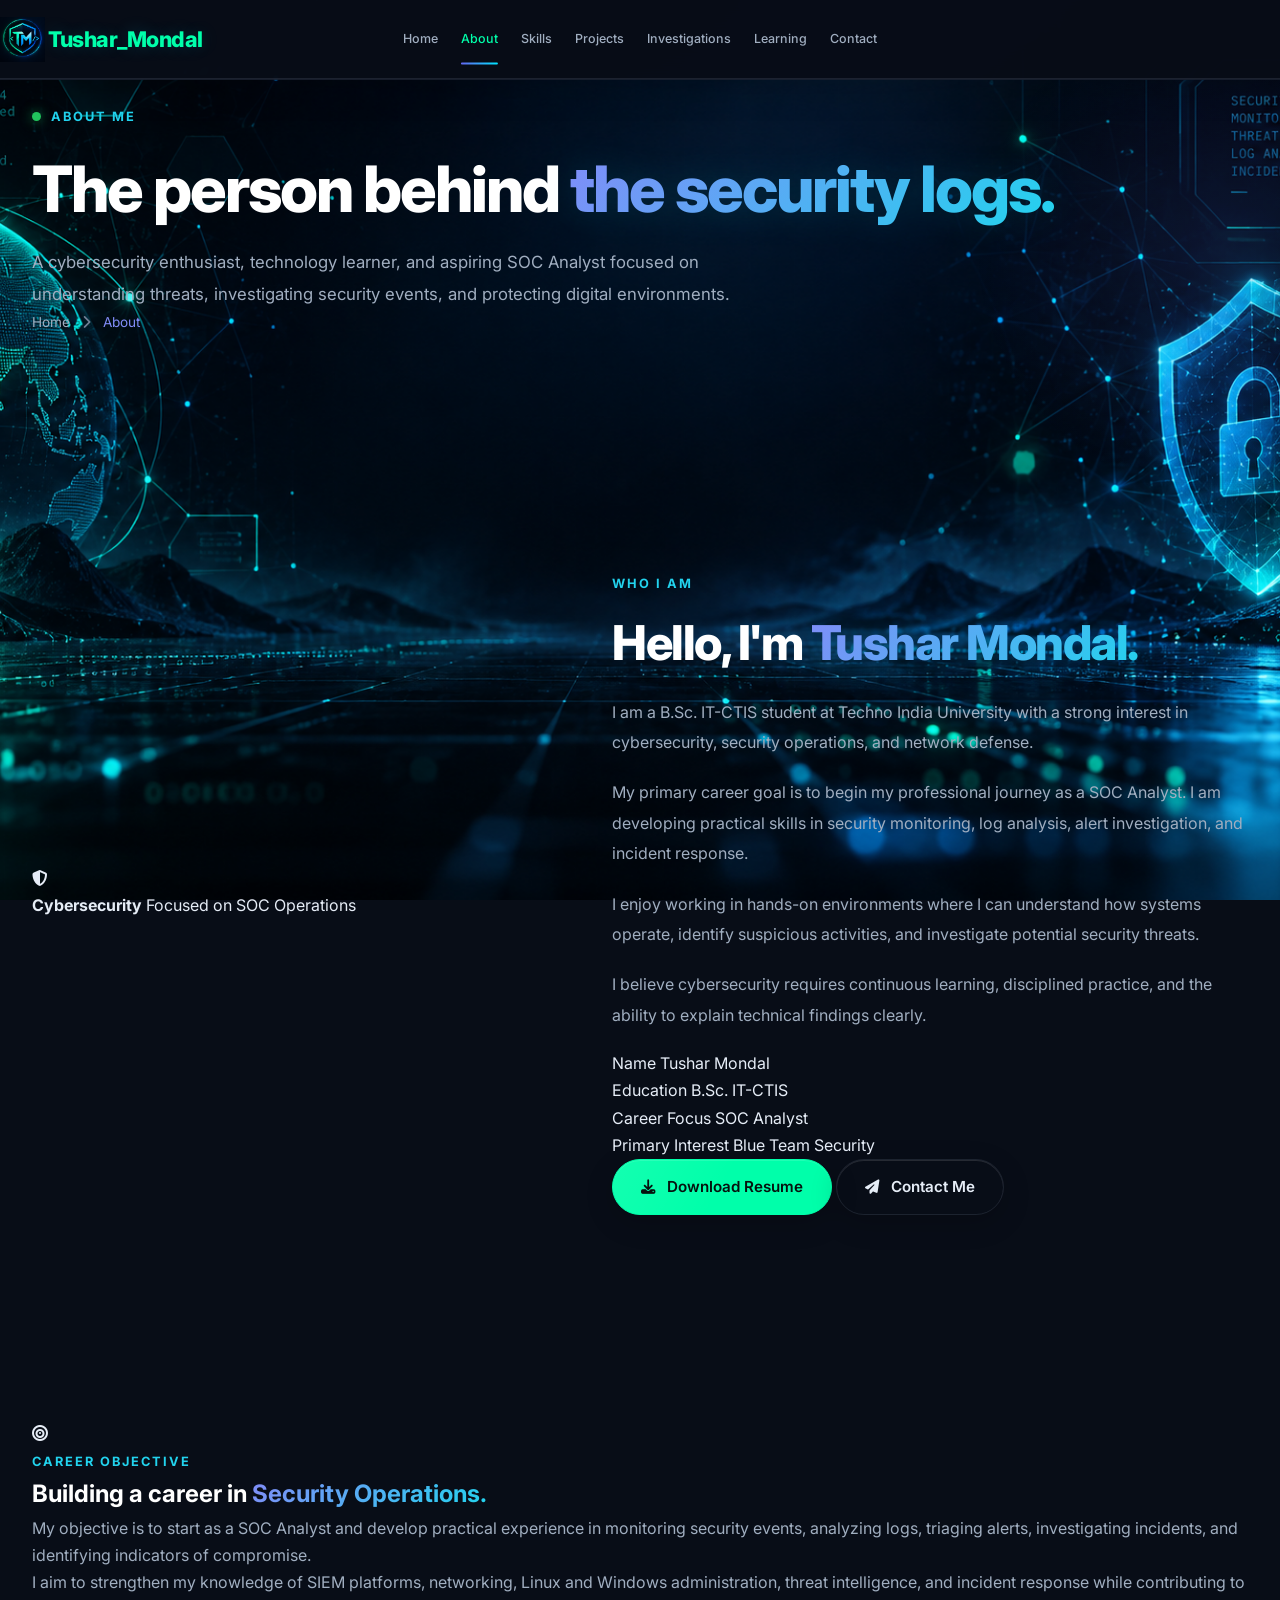
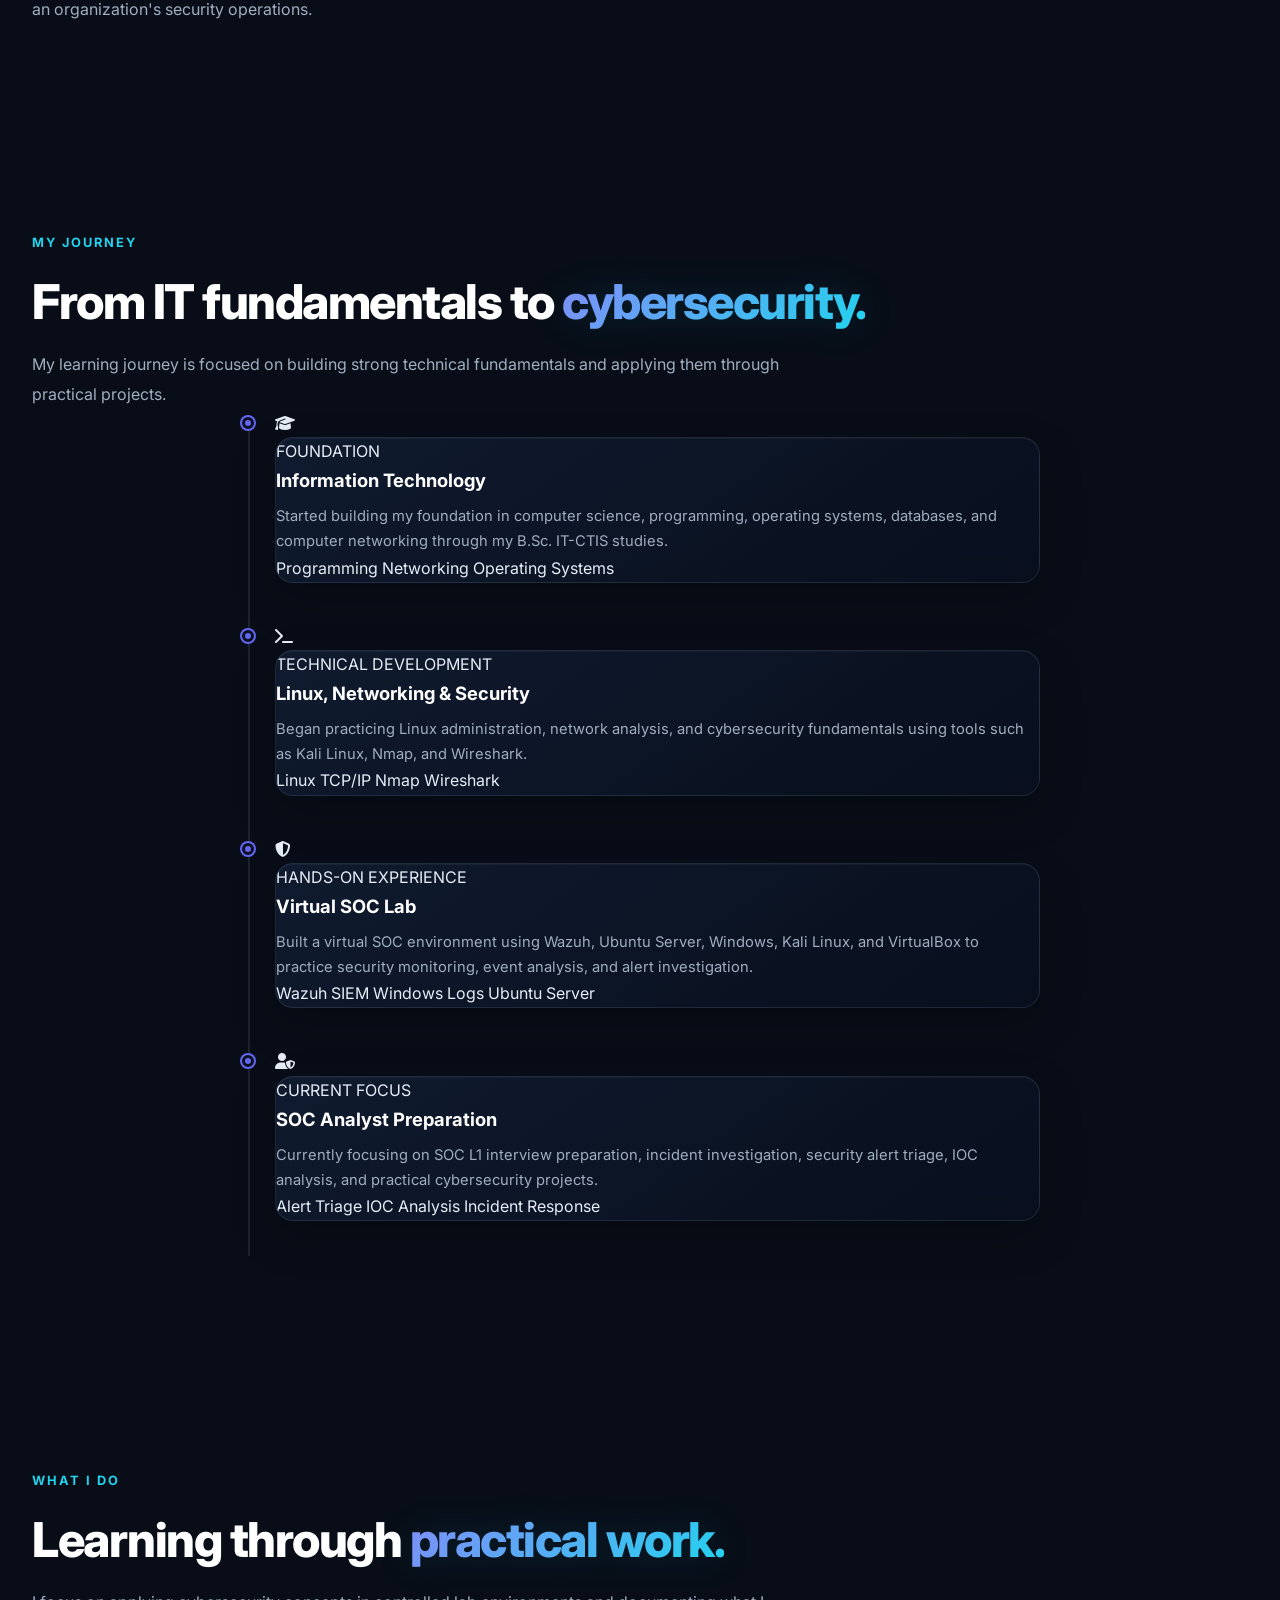
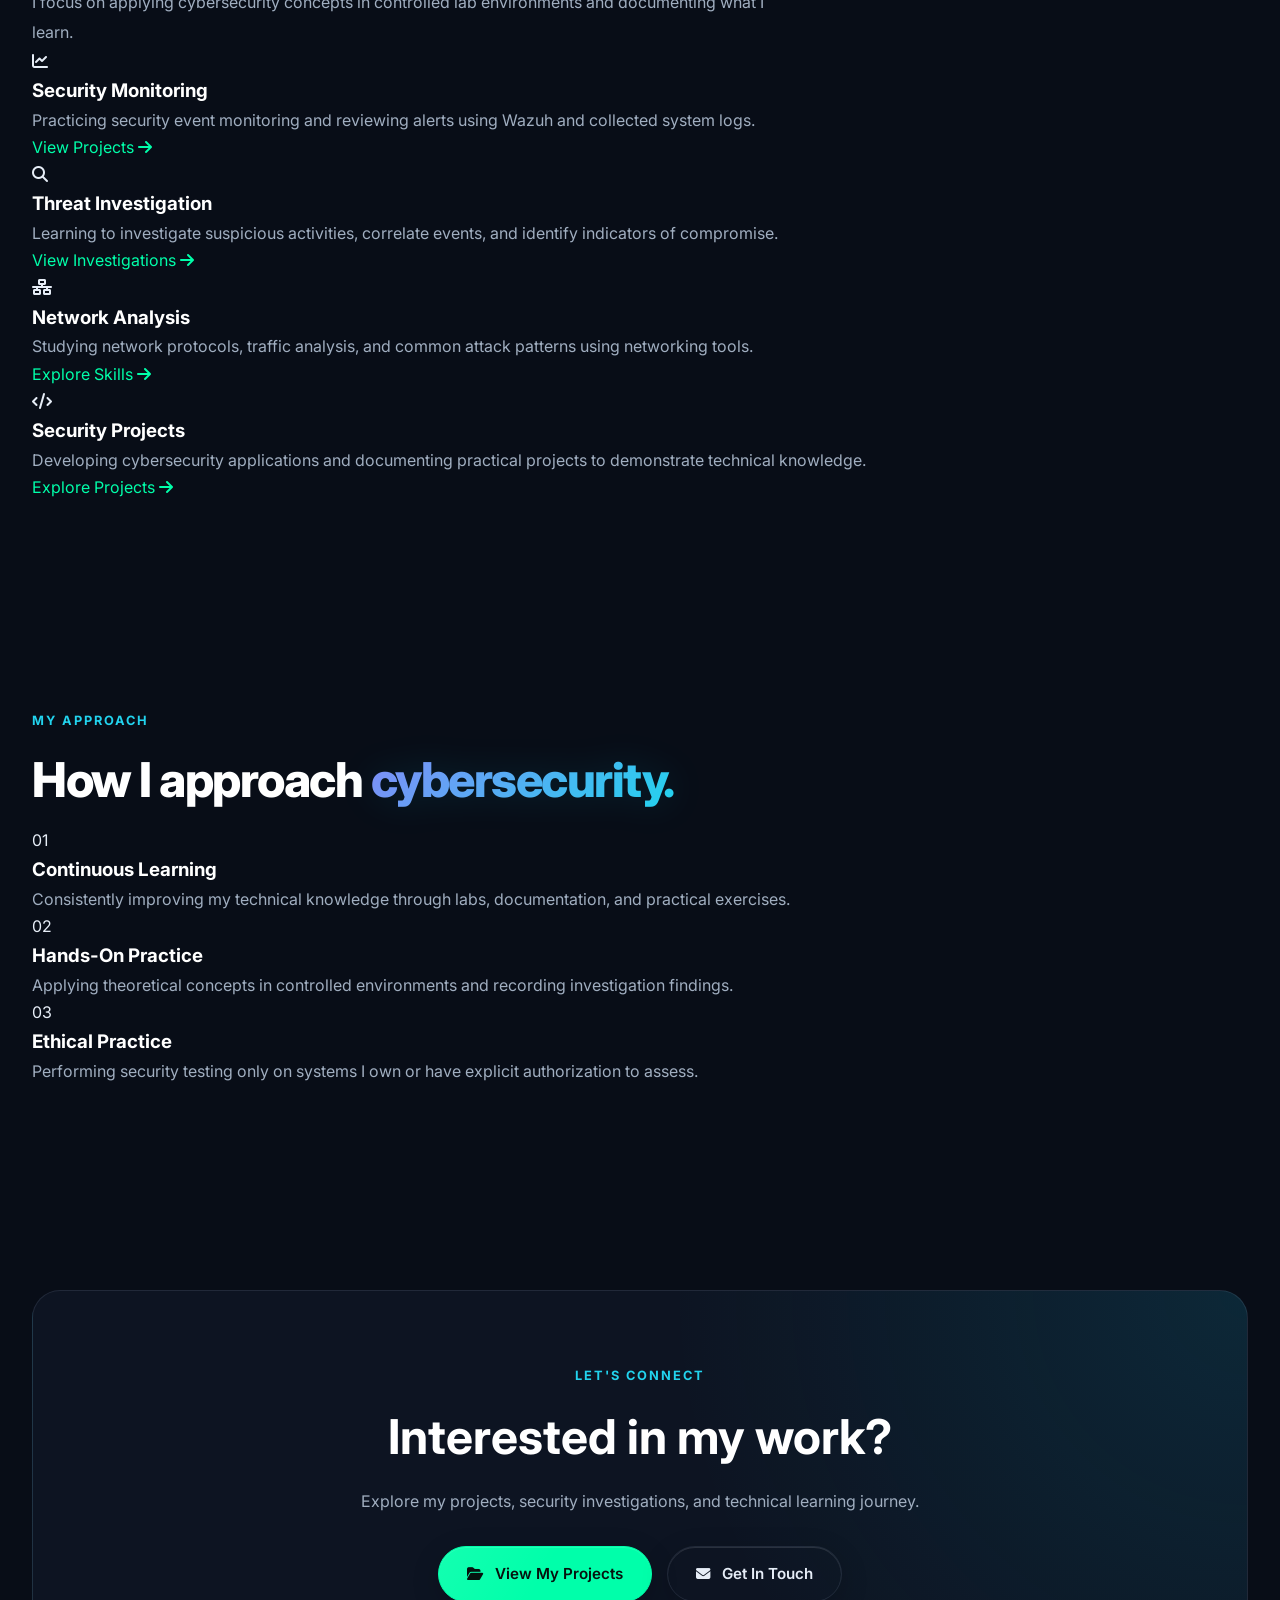
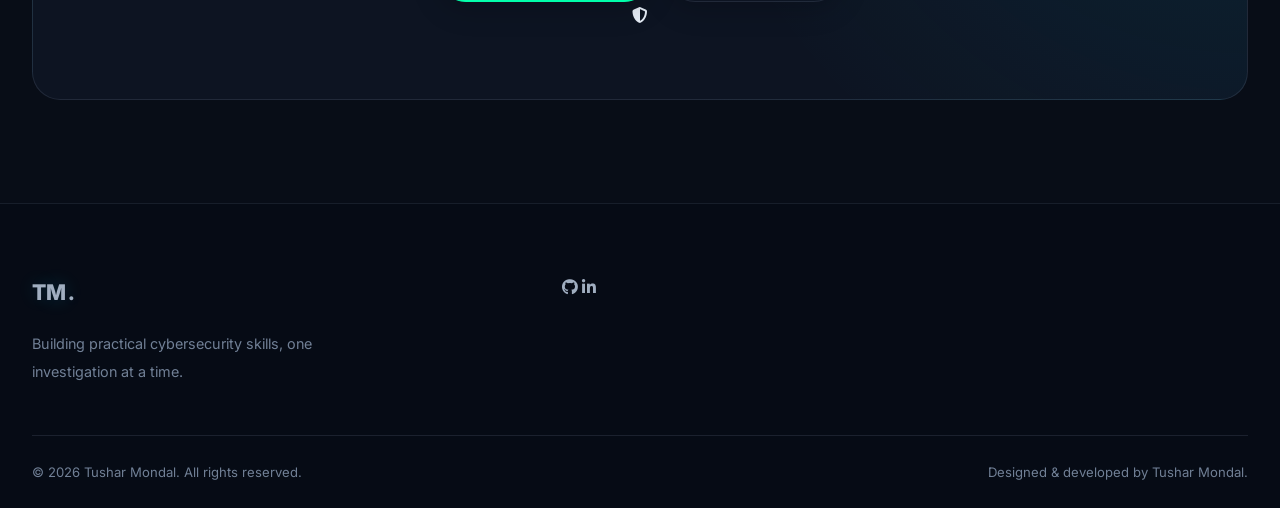
==== commit ba85d0c9: "Add files via upload" ====
--- a/about.html
+++ b/about.html
@@ -53,7 +53,8 @@
         <nav class="navbar container">
 
             <a href="index.html" class="logo">
-                TM<span>.</span>
+                <img src="assets/images/favicon.png" alt="Tushar Mondal">
+                Tushar_Mondal
             </a>
 
             <button class="menu-toggle"
--- a/css/style.css
+++ b/css/style.css
@@ -1,4198 +1,4235 @@
-
-/* =========================================================
-   TUSHAR MONDAL - CYBERSECURITY PORTFOLIO
-   File: css/style.css
-   Main stylesheet
-========================================================= */
-
-
-/* =========================================================
-   1. GOOGLE FONTS & ROOT VARIABLES
-========================================================= */
-
-@import url('https://fonts.googleapis.com/css2?family=Inter:wght@400;500;600;700;800&display=swap');
-
-:root {
-
-    /* Brand Colors */
-
-    --primary: #6366f1;
-    --primary-dark: #4f46e5;
-    --primary-light: #818cf8;
-
-    --secondary: #06b6d4;
-    --accent: #22d3ee;
-
-    /* Backgrounds */
-
-    --bg-primary: #0b1120;
-    --bg-secondary: #111827;
-    --bg-tertiary: #172033;
-
-    /* Text */
-
-    --text-primary: #f8fafc;
-    --text-secondary: #cbd5e1;
-    --text-muted: #94a3b8;
-
-    /* Borders */
-
-    --border-color: rgba(148, 163, 184, 0.15);
-    --border-hover: rgba(99, 102, 241, 0.5);
-
-    /* Status Colors */
-
-    --success: #22c55e;
-    --warning: #f59e0b;
-    --danger: #ef4444;
-
-    /* Gradients */
-
-    --gradient-primary: linear-gradient(
-        135deg,
-        #6366f1 0%,
-        #06b6d4 100%
-    );
-
-    --gradient-text: linear-gradient(
-        135deg,
-        #818cf8 0%,
-        #22d3ee 100%
-    );
-
-    /* Shadows */
-
-    --shadow-sm: 0 4px 12px rgba(0, 0, 0, 0.15);
-
-    --shadow-md: 0 10px 30px rgba(0, 0, 0, 0.2);
-
-    --shadow-lg: 0 20px 50px rgba(0, 0, 0, 0.3);
-
-    --shadow-primary: 0 10px 30px rgba(99, 102, 241, 0.2);
-
-    /* Layout */
-
-    --container-width: 1200px;
-
-    --header-height: 80px;
-
-    --section-padding: 100px;
-
-    /* Border Radius */
-
-    --radius-sm: 8px;
-    --radius-md: 14px;
-    --radius-lg: 20px;
-    --radius-xl: 28px;
-    --radius-full: 999px;
-
-    /* Transitions */
-
-    --transition-fast: 0.2s ease;
-    --transition-normal: 0.3s ease;
-    --transition-slow: 0.5s ease;
-
-}
-
-
-/* =========================================================
-   2. RESET & GLOBAL STYLES
-========================================================= */
-
-*,
-*::before,
-*::after {
-
-    margin: 0;
-    padding: 0;
-
-    box-sizing: border-box;
-
-}
-
-
-html {
-
-    scroll-behavior: smooth;
-
-    scroll-padding-top: 100px;
-
-    font-size: 16px;
-
-}
-
-
-body {
-
-    font-family: 'Inter', sans-serif;
-
-    background: var(--bg-primary);
-
-    color: var(--text-primary);
-
-    line-height: 1.7;
-
-    overflow-x: hidden;
-
-    transition:
-        background var(--transition-normal),
-        color var(--transition-normal);
-
-}
-
-
-body,
-button,
-input,
-textarea,
-select {
-
-    font-family: 'Inter', sans-serif;
-
-}
-
-
-img {
-
-    max-width: 100%;
-
-    height: auto;
-
-    display: block;
-
-}
-
-
-a {
-
-    color: inherit;
-
-    text-decoration: none;
-
-    transition: color var(--transition-normal);
-
-}
-
-
-button {
-
-    font: inherit;
-
-    cursor: pointer;
-
-    border: none;
-
-}
-
-
-input,
-textarea,
-select {
-
-    font: inherit;
-
-}
-
-
-ul,
-ol {
-
-    list-style: none;
-
-}
-
-
-button,
-input,
-textarea,
-select {
-
-    outline-offset: 4px;
-
-}
-
-
-button:focus-visible,
-a:focus-visible,
-input:focus-visible,
-textarea:focus-visible,
-select:focus-visible {
-
-    outline: 2px solid var(--accent);
-
-    outline-offset: 4px;
-
-}
-
-
-::selection {
-
-    background: var(--primary);
-
-    color: #ffffff;
-
-}
-
-
-/* =========================================================
-   3. SHARED LAYOUT
-========================================================= */
-
-.container {
-
-    width: min(
-        var(--container-width),
-        calc(100% - 48px)
-    );
-
-    margin-inline: auto;
-
-}
-
-
-.section {
-
-    padding-block: var(--section-padding);
-
-    position: relative;
-
-}
-
-
-.section-header {
-
-    text-align: center;
-
-    max-width: 750px;
-
-    margin: 0 auto 60px;
-
-}
-
-
-.section-title {
-
-    font-size: clamp(2rem, 4vw, 3rem);
-
-    font-weight: 800;
-
-    line-height: 1.2;
-
-    letter-spacing: -1.5px;
-
-    margin: 18px 0;
-
-}
-
-
-.section-description {
-
-    font-size: 1rem;
-
-    color: var(--text-secondary);
-
-    line-height: 1.9;
-
-    max-width: 750px;
-
-}
-
-
-.section-header .section-description {
-
-    margin-inline: auto;
-
-}
-
-
-.section-label {
-
-    display: inline-flex;
-
-    align-items: center;
-
-    gap: 10px;
-
-    color: var(--accent);
-
-    font-size: 0.8rem;
-
-    font-weight: 700;
-
-    letter-spacing: 2px;
-
-    text-transform: uppercase;
-
-}
-
-
-.gradient-text {
-
-    background: var(--gradient-text);
-
-    -webkit-background-clip: text;
-
-    background-clip: text;
-
-    -webkit-text-fill-color: transparent;
-
-    color: transparent;
-
-}
-
-
-.text-center {
-
-    text-align: center;
-
-}
-
-
-.mt-1 {
-
-    margin-top: 10px;
-
-}
-
-
-.mt-2 {
-
-    margin-top: 20px;
-
-}
-
-
-.mt-3 {
-
-    margin-top: 30px;
-
-}
-
-
-.mb-1 {
-
-    margin-bottom: 10px;
-
-}
-
-
-.mb-2 {
-
-    margin-bottom: 20px;
-
-}
-
-
-.mb-3 {
-
-    margin-bottom: 30px;
-
-}
-
-
-/* =========================================================
-   4. STATUS INDICATOR
-========================================================= */
-
-.status-dot {
-
-    display: inline-block;
-
-    width: 9px;
-
-    height: 9px;
-
-    min-width: 9px;
-
-    background: var(--success);
-
-    border-radius: 50%;
-
-    box-shadow: 0 0 12px rgba(34, 197, 94, 0.6);
-
-}
-
-
-/* =========================================================
-   5. HEADER & NAVIGATION
-========================================================= */
-
-.header {
-
-    position: fixed;
-
-    top: 0;
-    left: 0;
-
-    width: 100%;
-
-    height: var(--header-height);
-
-    z-index: 1000;
-
-    background: rgba(11, 17, 32, 0.85);
-
-    border-bottom: 1px solid transparent;
-
-    backdrop-filter: blur(18px);
-
-    -webkit-backdrop-filter: blur(18px);
-
-    transition:
-        background var(--transition-normal),
-        border-color var(--transition-normal),
-        box-shadow var(--transition-normal);
-
-}
-
-
-.header.scrolled {
-
-    border-bottom-color: var(--border-color);
-
-    box-shadow: var(--shadow-sm);
-
-}
-
-
-.navbar {
-
-    height: 100%;
-
-    display: flex;
-
-    align-items: center;
-
-    justify-content: space-between;
-
-    gap: 30px;
-
-}
-
-
-/* Logo */
-
-.logo {
-
-    display: inline-flex;
-
-    align-items: center;
-
-    gap: 3px;
-
-    font-size: 1.35rem;
-
-    font-weight: 800;
-
-    white-space: nowrap;
-
-    letter-spacing: -0.5px;
-
-}
-
-
-.logo-bracket {
-
-    color: var(--accent);
-
-    font-weight: 700;
-
-}
-
-
-/* Navigation Links */
-
-.nav-menu {
-
-    display: flex;
-
-    align-items: center;
-
-    gap: 28px;
-
-}
-
-
-.nav-link {
-
-    position: relative;
-
-    color: var(--text-secondary);
-
-    font-size: 0.88rem;
-
-    font-weight: 500;
-
-    padding-block: 8px;
-
-    transition: color var(--transition-normal);
-
-}
-
-
-.nav-link::after {
-
-    content: "";
-
-    position: absolute;
-
-    left: 0;
-    bottom: 0;
-
-    width: 0;
-
-    height: 2px;
-
-    background: var(--gradient-primary);
-
-    border-radius: var(--radius-full);
-
-    transition: width var(--transition-normal);
-
-}
-
-
-.nav-link:hover,
-.nav-link.active {
-
-    color: var(--text-primary);
-
-}
-
-
-.nav-link:hover::after,
-.nav-link.active::after {
-
-    width: 100%;
-
-}
-
-
-/* Navigation Actions */
-
-.nav-actions {
-
-    display: flex;
-
-    align-items: center;
-
-    gap: 12px;
-
-}
-
-
-.theme-toggle,
-.menu-toggle {
-
-    display: flex;
-
-    align-items: center;
-
-    justify-content: center;
-
-    width: 42px;
-
-    height: 42px;
-
-    border-radius: 50%;
-
-    background: var(--bg-tertiary);
-
-    border: 1px solid var(--border-color);
-
-    color: var(--text-primary);
-
-    font-size: 1rem;
-
-    transition:
-        background var(--transition-normal),
-        color var(--transition-normal),
-        border-color var(--transition-normal),
-        transform var(--transition-normal);
-
-}
-
-
-.theme-toggle:hover,
-.menu-toggle:hover {
-
-    background: var(--primary);
-
-    border-color: var(--primary);
-
-    color: #ffffff;
-
-    transform: translateY(-2px);
-
-}
-
-
-.menu-toggle {
-
-    display: none;
-
-}
-
-
-/* =========================================================
-   6. BUTTONS
-========================================================= */
-
-.btn {
-
-    display: inline-flex;
-
-    align-items: center;
-
-    justify-content: center;
-
-    gap: 12px;
-
-    padding: 14px 28px;
-
-    border-radius: var(--radius-full);
-
-    font-size: 0.95rem;
-
-    font-weight: 600;
-
-    border: 1px solid transparent;
-
-    transition:
-        background var(--transition-normal),
-        color var(--transition-normal),
-        border-color var(--transition-normal),
-        transform var(--transition-normal),
-        box-shadow var(--transition-normal);
-
-    cursor: pointer;
-
-}
-
-
-.btn i {
-
-    font-size: 0.9rem;
-
-    transition: transform var(--transition-normal);
-
-}
-
-
-.btn:hover i {
-
-    transform: translateX(4px);
-
-}
-
-
-.btn-primary {
-
-    background: var(--gradient-primary);
-
-    color: #ffffff;
-
-    box-shadow: var(--shadow-primary);
-
-}
-
-
-.btn-primary:hover {
-
-    transform: translateY(-3px);
-
-    box-shadow: 0 15px 35px rgba(99, 102, 241, 0.35);
-
-}
-
-
-.btn-secondary {
-
-    background: transparent;
-
-    border-color: var(--border-color);
-
-    color: var(--text-primary);
-
-}
-
-
-.btn-secondary:hover {
-
-    border-color: var(--primary);
-
-    background: rgba(99, 102, 241, 0.08);
-
-    transform: translateY(-3px);
-
-}
-
-
-.btn-outline {
-
-    background: transparent;
-
-    border: 1px solid var(--primary);
-
-    color: var(--primary-light);
-
-}
-
-
-.btn-outline:hover {
-
-    background: var(--primary);
-
-    color: #ffffff;
-
-}
-
-
-.btn-sm {
-
-    padding: 10px 20px;
-
-    font-size: 0.85rem;
-
-}
-
-
-.btn-lg {
-
-    padding: 17px 36px;
-
-    font-size: 1rem;
-
-}
-
-
-.btn-block {
-
-    width: 100%;
-
-}
-
-
-/* =========================================================
-   7. HERO SECTION
-========================================================= */
-
-.hero {
-
-    min-height: 100vh;
-
-    display: flex;
-
-    align-items: center;
-
-    position: relative;
-
-    padding-top: calc(var(--header-height) + 60px);
-
-    padding-bottom: 80px;
-
-    overflow: hidden;
-
-}
-
-
-.hero::before {
-
-    content: "";
-
-    position: absolute;
-
-    top: 0;
-    right: -10%;
-
-    width: 600px;
-    height: 600px;
-
-    background: radial-gradient(
-        circle,
-        rgba(99, 102, 241, 0.14) 0%,
-        transparent 70%
-    );
-
-    pointer-events: none;
-
-}
-
-
-.hero-content {
-
-    position: relative;
-
-    z-index: 2;
-
-    max-width: 800px;
-
-}
-
-
-.hero-title {
-
-    font-size: clamp(2.8rem, 6vw, 5.5rem);
-
-    font-weight: 800;
-
-    line-height: 1.1;
-
-    letter-spacing: -3px;
-
-    margin: 25px 0;
-
-}
-
-
-.hero-description {
-
-    max-width: 650px;
-
-    font-size: 1.1rem;
-
-    color: var(--text-secondary);
-
-    line-height: 1.9;
-
-    margin-bottom: 35px;
-
-}
-
-
-.hero-buttons {
-
-    display: flex;
-
-    flex-wrap: wrap;
-
-    gap: 16px;
-
-    margin-top: 30px;
-
-}
-
-
-.hero-image {
-
-    position: relative;
-
-    z-index: 1;
-
-}
-
-
-.hero-image img {
-
-    width: 100%;
-
-    max-width: 450px;
-
-    margin-inline: auto;
-
-    border-radius: var(--radius-xl);
-
-    object-fit: cover;
-
-}
-
-
-.hero-stats {
-
-    display: flex;
-
-    flex-wrap: wrap;
-
-    gap: 40px;
-
-    margin-top: 60px;
-
-}
-
-
-.hero-stat h3 {
-
-    font-size: 2rem;
-
-    font-weight: 800;
-
-    color: var(--text-primary);
-
-}
-
-
-.hero-stat p {
-
-    color: var(--text-muted);
-
-    font-size: 0.85rem;
-
-}
-
-
-/* =========================================================
-   8. PAGE HERO & BREADCRUMB
-========================================================= */
-
-.page-hero {
-
-    position: relative;
-
-    padding-top: calc(var(--header-height) + 90px);
-
-    padding-bottom: 70px;
-
-    overflow: hidden;
-
-}
-
-
-.page-hero::before {
-
-    content: "";
-
-    position: absolute;
-
-    top: 0;
-    right: -15%;
-
-    width: 500px;
-    height: 500px;
-
-    background: radial-gradient(
-        circle,
-        rgba(99, 102, 241, 0.12) 0%,
-        transparent 70%
-    );
-
-    pointer-events: none;
-
-}
-
-
-.page-hero .container {
-
-    position: relative;
-
-    z-index: 1;
-
-}
-
-
-.breadcrumb {
-
-    display: flex;
-
-    align-items: center;
-
-    gap: 12px;
-
-    font-size: 0.85rem;
-
-    color: var(--text-muted);
-
-    margin-bottom: 30px;
-
-}
-
-
-.breadcrumb a {
-
-    color: var(--text-secondary);
-
-}
-
-
-.breadcrumb a:hover {
-
-    color: var(--accent);
-
-}
-
-
-.breadcrumb span:last-child {
-
-    color: var(--primary-light);
-
-}
-
-
-.page-title {
-
-    font-size: clamp(2.5rem, 5vw, 4.5rem);
-
-    font-weight: 800;
-
-    line-height: 1.15;
-
-    letter-spacing: -2px;
-
-    margin: 22px 0;
-
-}
-
-
-.page-description {
-
-    max-width: 760px;
-
-    color: var(--text-secondary);
-
-    font-size: 1.05rem;
-
-    line-height: 1.9;
-
-}
-
-
-/* =========================================================
-   9. GENERIC GRID LAYOUTS
-========================================================= */
-
-.grid {
-
-    display: grid;
-
-    gap: 25px;
-
-}
-
-
-.grid-2 {
-
-    grid-template-columns: repeat(2, minmax(0, 1fr));
-
-}
-
-
-.grid-3 {
-
-    grid-template-columns: repeat(3, minmax(0, 1fr));
-
-}
-
-
-.grid-4 {
-
-    grid-template-columns: repeat(4, minmax(0, 1fr));
-
-}
-
-
-/* =========================================================
-   10. CARDS
-========================================================= */
-
-.card {
-
-    background: var(--bg-secondary);
-
-    border: 1px solid var(--border-color);
-
-    border-radius: var(--radius-lg);
-
-    padding: 30px;
-
-    transition:
-        transform var(--transition-normal),
-        border-color var(--transition-normal),
-        box-shadow var(--transition-normal);
-
-}
-
-
-.card:hover {
-
-    transform: translateY(-6px);
-
-    border-color: var(--border-hover);
-
-    box-shadow: var(--shadow-md);
-
-}
-
-
-.card h3 {
-
-    font-size: 1.2rem;
-
-    font-weight: 700;
-
-    margin-bottom: 15px;
-
-}
-
-
-.card p {
-
-    color: var(--text-secondary);
-
-    line-height: 1.8;
-
-}
-
-
-/* =========================================================
-   11. ICON BOXES
-========================================================= */
-
-.icon-box {
-
-    display: flex;
-
-    align-items: center;
-
-    justify-content: center;
-
-    width: 60px;
-
-    height: 60px;
-
-    border-radius: var(--radius-md);
-
-    background: rgba(99, 102, 241, 0.12);
-
-    border: 1px solid rgba(99, 102, 241, 0.2);
-
-    color: var(--primary-light);
-
-    font-size: 1.5rem;
-
-    margin-bottom: 25px;
-
-}
-
-
-.icon-box-sm {
-
-    width: 45px;
-
-    height: 45px;
-
-    font-size: 1.1rem;
-
-    margin-bottom: 15px;
-
-}
-
-
-/* =========================================================
-   12. SKILLS SECTION
-========================================================= */
-
-.skills-grid {
-
-    display: grid;
-
-    grid-template-columns: repeat(2, minmax(0, 1fr));
-
-    gap: 25px;
-
-}
-
-
-.skill-card {
-
-    background: var(--bg-secondary);
-
-    border: 1px solid var(--border-color);
-
-    border-radius: var(--radius-lg);
-
-    padding: 30px;
-
-    transition:
-        transform var(--transition-normal),
-        border-color var(--transition-normal),
-        box-shadow var(--transition-normal);
-
-}
-
-
-.skill-card:hover {
-
-    transform: translateY(-5px);
-
-    border-color: var(--border-hover);
-
-    box-shadow: var(--shadow-md);
-
-}
-
-
-.skill-card-header {
-
-    display: flex;
-
-    align-items: center;
-
-    justify-content: space-between;
-
-    margin-bottom: 25px;
-
-}
-
-
-.skill-icon {
-
-    display: flex;
-
-    align-items: center;
-
-    justify-content: center;
-
-    width: 55px;
-
-    height: 55px;
-
-    border-radius: var(--radius-md);
-
-    background: rgba(99, 102, 241, 0.12);
-
-    color: var(--primary-light);
-
-    font-size: 1.4rem;
-
-}
-
-
-.skill-number {
-
-    color: var(--text-muted);
-
-    font-size: 0.85rem;
-
-    font-weight: 700;
-
-}
-
-
-.skill-card h3 {
-
-    font-size: 1.2rem;
-
-    font-weight: 700;
-
-    margin-bottom: 12px;
-
-}
-
-
-.skill-card p {
-
-    color: var(--text-secondary);
-
-    font-size: 0.93rem;
-
-    line-height: 1.8;
-
-    margin-bottom: 22px;
-
-}
-
-
-.skill-tags {
-
-    display: flex;
-
-    flex-wrap: wrap;
-
-    gap: 10px;
-
-}
-
-
-.skill-tags span {
-
-    display: inline-flex;
-
-    align-items: center;
-
-    padding: 7px 13px;
-
-    border-radius: var(--radius-full);
-
-    background: var(--bg-tertiary);
-
-    border: 1px solid var(--border-color);
-
-    color: var(--text-secondary);
-
-    font-size: 0.78rem;
-
-    font-weight: 500;
-
-}
-
-
-/* Skill Progress Bars */
-
-.skill-progress {
-
-    margin-top: 20px;
-
-}
-
-
-.skill-progress-header {
-
-    display: flex;
-
-    align-items: center;
-
-    justify-content: space-between;
-
-    margin-bottom: 10px;
-
-    font-size: 0.9rem;
-
-}
-
-
-.skill-progress-header span:last-child {
-
-    color: var(--text-muted);
-
-}
-
-
-.progress-bar {
-
-    width: 100%;
-
-    height: 8px;
-
-    background: var(--bg-tertiary);
-
-    border-radius: var(--radius-full);
-
-    overflow: hidden;
-
-}
-
-
-.progress-fill {
-
-    height: 100%;
-
-    width: 0;
-
-    background: var(--gradient-primary);
-
-    border-radius: var(--radius-full);
-
-}
-
-
-/* =========================================================
-   13. TOOLS GRID
-========================================================= */
-
-.tools-grid {
-
-    display: grid;
-
-    grid-template-columns: repeat(4, minmax(0, 1fr));
-
-    gap: 18px;
-
-}
-
-
-.tool-item {
-
-    display: flex;
-
-    align-items: center;
-
-    justify-content: center;
-
-    flex-direction: column;
-
-    gap: 15px;
-
-    min-height: 130px;
-
-    padding: 25px 15px;
-
-    background: var(--bg-secondary);
-
-    border: 1px solid var(--border-color);
-
-    border-radius: var(--radius-md);
-
-    color: var(--text-secondary);
-
-    font-size: 0.9rem;
-
-    font-weight: 600;
-
-    text-align: center;
-
-    transition:
-        transform var(--transition-normal),
-        border-color var(--transition-normal),
-        color var(--transition-normal);
-
-}
-
-
-.tool-item i {
-
-    font-size: 2rem;
-
-    color: var(--primary-light);
-
-}
-
-
-.tool-item:hover {
-
-    transform: translateY(-5px);
-
-    border-color: var(--primary);
-
-    color: var(--text-primary);
-
-}
-
-
-/* =========================================================
-   14. PROJECTS SECTION
-========================================================= */
-
-.projects-grid {
-
-    display: grid;
-
-    grid-template-columns: repeat(2, minmax(0, 1fr));
-
-    gap: 30px;
-
-}
-
-
-.project-card {
-
-    position: relative;
-
-    overflow: hidden;
-
-    background: var(--bg-secondary);
-
-    border: 1px solid var(--border-color);
-
-    border-radius: var(--radius-lg);
-
-    transition:
-        transform var(--transition-normal),
-        border-color var(--transition-normal),
-        box-shadow var(--transition-normal);
-
-}
-
-
-.project-card:hover {
-
-    transform: translateY(-7px);
-
-    border-color: var(--border-hover);
-
-    box-shadow: var(--shadow-lg);
-
-}
-
-
-.project-image {
-
-    position: relative;
-
-    overflow: hidden;
-
-    aspect-ratio: 16 / 9;
-
-    background: var(--bg-tertiary);
-
-}
-
-
-.project-image img {
-
-    width: 100%;
-
-    height: 100%;
-
-    object-fit: cover;
-
-    transition: transform var(--transition-slow);
-
-}
-
-
-.project-card:hover .project-image img {
-
-    transform: scale(1.05);
-
-}
-
-
-.project-content {
-
-    padding: 30px;
-
-}
-
-
-.project-category {
-
-    display: inline-flex;
-
-    align-items: center;
-
-    gap: 8px;
-
-    font-size: 0.75rem;
-
-    font-weight: 700;
-
-    color: var(--accent);
-
-    text-transform: uppercase;
-
-    letter-spacing: 1px;
-
-    margin-bottom: 15px;
-
-}
-
-
-.project-content h3 {
-
-    font-size: 1.35rem;
-
-    font-weight: 700;
-
-    margin-bottom: 15px;
-
-}
-
-
-.project-content p {
-
-    font-size: 0.92rem;
-
-    color: var(--text-secondary);
-
-    line-height: 1.8;
-
-    margin-bottom: 20px;
-
-}
-
-
-.project-tags {
-
-    display: flex;
-
-    flex-wrap: wrap;
-
-    gap: 8px;
-
-    margin-bottom: 25px;
-
-}
-
-
-.project-tags span {
-
-    padding: 6px 12px;
-
-    border-radius: var(--radius-full);
-
-    background: var(--bg-tertiary);
-
-    color: var(--text-muted);
-
-    border: 1px solid var(--border-color);
-
-    font-size: 0.75rem;
-
-}
-
-
-.project-links {
-
-    display: flex;
-
-    flex-wrap: wrap;
-
-    gap: 15px;
-
-}
-
-
-.project-link {
-
-    display: inline-flex;
-
-    align-items: center;
-
-    gap: 8px;
-
-    color: var(--primary-light);
-
-    font-size: 0.9rem;
-
-    font-weight: 600;
-
-}
-
-
-.project-link:hover {
-
-    color: var(--accent);
-
-}
-
-
-/* Project Filters */
-
-.project-filters {
-
-    display: flex;
-
-    flex-wrap: wrap;
-
-    justify-content: center;
-
-    gap: 12px;
-
-    margin-bottom: 45px;
-
-}
-
-
-.filter-btn {
-
-    padding: 10px 22px;
-
-    border-radius: var(--radius-full);
-
-    background: var(--bg-secondary);
-
-    border: 1px solid var(--border-color);
-
-    color: var(--text-secondary);
-
-    font-size: 0.85rem;
-
-    font-weight: 600;
-
-    transition:
-        background var(--transition-normal),
-        color var(--transition-normal),
-        border-color var(--transition-normal);
-
-}
-
-
-.filter-btn:hover,
-.filter-btn.active {
-
-    background: var(--primary);
-
-    color: #ffffff;
-
-    border-color: var(--primary);
-
-}
-
-
-/* =========================================================
-   15. INVESTIGATIONS & CASE STUDIES
-========================================================= */
-
-.investigations-grid {
-
-    display: grid;
-
-    grid-template-columns: repeat(2, minmax(0, 1fr));
-
-    gap: 25px;
-
-}
-
-
-.investigation-card {
-
-    background: var(--bg-secondary);
-
-    border: 1px solid var(--border-color);
-
-    border-radius: var(--radius-lg);
-
-    overflow: hidden;
-
-    transition:
-        transform var(--transition-normal),
-        border-color var(--transition-normal);
-
-}
-
-
-.investigation-card:hover {
-
-    transform: translateY(-5px);
-
-    border-color: var(--border-hover);
-
-}
-
-
-.investigation-image {
-
-    aspect-ratio: 16 / 9;
-
-    overflow: hidden;
-
-    background: var(--bg-tertiary);
-
-}
-
-
-.investigation-image img {
-
-    width: 100%;
-
-    height: 100%;
-
-    object-fit: cover;
-
-}
-
-
-.investigation-content {
-
-    padding: 28px;
-
-}
-
-
-.investigation-content h3 {
-
-    font-size: 1.2rem;
-
-    margin: 15px 0;
-
-}
-
-
-.investigation-content p {
-
-    color: var(--text-secondary);
-
-    font-size: 0.92rem;
-
-    line-height: 1.8;
-
-}
-
-
-.investigation-meta {
-
-    display: flex;
-
-    flex-wrap: wrap;
-
-    gap: 10px;
-
-    margin-bottom: 15px;
-
-}
-
-
-.investigation-meta span {
-
-    font-size: 0.75rem;
-
-    color: var(--text-muted);
-
-    background: var(--bg-tertiary);
-
-    border: 1px solid var(--border-color);
-
-    padding: 5px 10px;
-
-    border-radius: var(--radius-full);
-
-}
-
-
-.severity {
-
-    display: inline-flex;
-
-    align-items: center;
-
-    gap: 6px;
-
-    padding: 5px 12px;
-
-    border-radius: var(--radius-full);
-
-    font-size: 0.75rem;
-
-    font-weight: 700;
-
-}
-
-
-.severity-high {
-
-    background: rgba(239, 68, 68, 0.12);
-
-    color: #f87171;
-
-}
-
-
-.severity-medium {
-
-    background: rgba(245, 158, 11, 0.12);
-
-    color: #fbbf24;
-
-}
-
-
-.severity-low {
-
-    background: rgba(34, 197, 94, 0.12);
-
-    color: #4ade80;
-
-}
-
-
-/* =========================================================
-   16. WORKFLOW
-========================================================= */
-
-.workflow-grid {
-
-    display: grid;
-
-    grid-template-columns: repeat(4, minmax(0, 1fr));
-
-    gap: 22px;
-
-}
-
-
-.workflow-card {
-
-    position: relative;
-
-    padding: 30px 25px;
-
-    background: var(--bg-secondary);
-
-    border: 1px solid var(--border-color);
-
-    border-radius: var(--radius-lg);
-
-    transition:
-        transform var(--transition-normal),
-        border-color var(--transition-normal);
-
-}
-
-
-.workflow-card:hover {
-
-    transform: translateY(-5px);
-
-    border-color: var(--border-hover);
-
-}
-
-
-.workflow-number {
-
-    position: absolute;
-
-    top: 20px;
-    right: 20px;
-
-    color: var(--text-muted);
-
-    font-size: 0.85rem;
-
-    font-weight: 700;
-
-}
-
-
-.workflow-icon {
-
-    width: 50px;
-
-    height: 50px;
-
-    display: flex;
-
-    align-items: center;
-
-    justify-content: center;
-
-    border-radius: var(--radius-md);
-
-    background: rgba(99, 102, 241, 0.12);
-
-    color: var(--primary-light);
-
-    font-size: 1.3rem;
-
-    margin-bottom: 25px;
-
-}
-
-
-.workflow-card h3 {
-
-    font-size: 1.1rem;
-
-    margin-bottom: 12px;
-
-}
-
-
-.workflow-card p {
-
-    font-size: 0.88rem;
-
-    color: var(--text-secondary);
-
-    line-height: 1.8;
-
-}
-
-
-/* =========================================================
-   17. ABOUT & TIMELINE
-========================================================= */
-
-.about-grid {
-
-    display: grid;
-
-    grid-template-columns: 0.9fr 1.1fr;
-
-    align-items: center;
-
-    gap: 60px;
-
-}
-
-
-.about-image {
-
-    position: relative;
-
-    max-width: 450px;
-
-}
-
-
-.about-image img {
-
-    width: 100%;
-
-    border-radius: var(--radius-xl);
-
-    border: 1px solid var(--border-color);
-
-    object-fit: cover;
-
-}
-
-
-.about-content h2 {
-
-    font-size: clamp(2rem, 4vw, 3rem);
-
-    line-height: 1.2;
-
-    margin-bottom: 25px;
-
-}
-
-
-.about-content p {
-
-    color: var(--text-secondary);
-
-    margin-bottom: 20px;
-
-    line-height: 1.9;
-
-}
-
-
-.timeline {
-
-    position: relative;
-
-    max-width: 800px;
-
-    margin-inline: auto;
-
-    padding-left: 35px;
-
-}
-
-
-.timeline::before {
-
-    content: "";
-
-    position: absolute;
-
-    left: 8px;
-
-    top: 5px;
-    bottom: 5px;
-
-    width: 2px;
-
-    background: var(--border-color);
-
-}
-
-
-.timeline-item {
-
-    position: relative;
-
-    padding-bottom: 40px;
-
-}
-
-
-.timeline-item::before {
-
-    content: "";
-
-    position: absolute;
-
-    left: -33px;
-
-    top: 7px;
-
-    width: 12px;
-    height: 12px;
-
-    background: var(--primary);
-
-    border: 3px solid var(--bg-primary);
-
-    border-radius: 50%;
-
-    box-shadow: 0 0 0 2px var(--primary);
-
-}
-
-
-.timeline-item h3 {
-
-    font-size: 1.15rem;
-
-    margin-bottom: 8px;
-
-}
-
-
-.timeline-item p {
-
-    color: var(--text-secondary);
-
-    font-size: 0.92rem;
-
-}
-
-
-.timeline-date {
-
-    display: inline-block;
-
-    color: var(--accent);
-
-    font-size: 0.8rem;
-
-    font-weight: 700;
-
-    margin-bottom: 10px;
-
-}
-
-
-/* =========================================================
-   18. LEARNING PAGE
-========================================================= */
-
-.learning-grid {
-
-    display: grid;
-
-    grid-template-columns: repeat(2, minmax(0, 1fr));
-
-    gap: 25px;
-
-}
-
-
-.learning-card {
-
-    padding: 30px;
-
-    background: var(--bg-secondary);
-
-    border: 1px solid var(--border-color);
-
-    border-radius: var(--radius-lg);
-
-    transition:
-        transform var(--transition-normal),
-        border-color var(--transition-normal);
-
-}
-
-
-.learning-card:hover {
-
-    transform: translateY(-5px);
-
-    border-color: var(--border-hover);
-
-}
-
-
-.learning-card h3 {
-
-    font-size: 1.2rem;
-
-    margin: 15px 0;
-
-}
-
-
-.learning-card p {
-
-    color: var(--text-secondary);
-
-    font-size: 0.92rem;
-
-    line-height: 1.8;
-
-}
-
-
-.learning-status {
-
-    display: inline-flex;
-
-    align-items: center;
-
-    gap: 8px;
-
-    padding: 6px 13px;
-
-    border-radius: var(--radius-full);
-
-    background: rgba(6, 182, 212, 0.1);
-
-    color: var(--accent);
-
-    font-size: 0.75rem;
-
-    font-weight: 700;
-
-}
-
-
-/* =========================================================
-   19. CONTACT SECTION
-========================================================= */
-
-.contact-layout {
-
-    display: grid;
-
-    grid-template-columns: 0.9fr 1.1fr;
-
-    gap: 60px;
-
-    align-items: start;
-
-}
-
-
-.contact-info .section-title {
-
-    font-size: clamp(2rem, 4vw, 2.8rem);
-
-}
-
-
-.contact-info .section-description {
-
-    margin-bottom: 35px;
-
-}
-
-
-/* Contact Details */
-
-.contact-detail {
-
-    display: flex;
-
-    align-items: center;
-
-    gap: 18px;
-
-    padding: 20px;
-
-    margin-bottom: 15px;
-
-    background: var(--bg-secondary);
-
-    border: 1px solid var(--border-color);
-
-    border-radius: var(--radius-md);
-
-    transition: border-color var(--transition-normal);
-
-}
-
-
-.contact-detail:hover {
-
-    border-color: var(--border-hover);
-
-}
-
-
-.contact-icon {
-
-    display: flex;
-
-    align-items: center;
-
-    justify-content: center;
-
-    width: 48px;
-    height: 48px;
-
-    min-width: 48px;
-
-    background: rgba(99, 102, 241, 0.12);
-
-    color: var(--primary-light);
-
-    border-radius: var(--radius-md);
-
-    font-size: 1.2rem;
-
-}
-
-
-.contact-detail-content {
-
-    flex: 1;
-
-    min-width: 0;
-
-}
-
-
-.contact-detail-content h3 {
-
-    font-size: 0.9rem;
-
-    margin-bottom: 5px;
-
-}
-
-
-.contact-detail-content a {
-
-    display: inline-block;
-
-    color: var(--text-secondary);
-
-    font-size: 0.85rem;
-
-    overflow-wrap: anywhere;
-
-}
-
-
-.contact-detail-content a:hover {
-
-    color: var(--accent);
-
-}
-
-
-.copy-email-btn,
-.contact-external-link {
-
-    display: flex;
-
-    align-items: center;
-
-    justify-content: center;
-
-    width: 38px;
-    height: 38px;
-
-    min-width: 38px;
-
-    background: var(--bg-tertiary);
-
-    border: 1px solid var(--border-color);
-
-    border-radius: 50%;
-
-    color: var(--text-secondary);
-
-    transition:
-        background var(--transition-normal),
-        color var(--transition-normal);
-
-}
-
-
-.copy-email-btn:hover,
-.contact-external-link:hover {
-
-    background: var(--primary);
-
-    color: #ffffff;
-
-}
-
-
-/* Availability */
-
-.availability-card {
-
-    padding: 25px;
-
-    margin-top: 25px;
-
-    background: rgba(34, 197, 94, 0.05);
-
-    border: 1px solid rgba(34, 197, 94, 0.2);
-
-    border-radius: var(--radius-md);
-
-}
-
-
-.availability-header {
-
-    display: flex;
-
-    align-items: center;
-
-    gap: 12px;
-
-    font-weight: 700;
-
-    font-size: 0.95rem;
-
-    margin-bottom: 12px;
-
-}
-
-
-.availability-card p {
-
-    color: var(--text-secondary);
-
-    font-size: 0.9rem;
-
-    line-height: 1.8;
-
-}
-
-
-/* Social Links */
-
-.contact-socials {
-
-    margin-top: 35px;
-
-}
-
-
-.contact-socials h3 {
-
-    font-size: 1rem;
-
-    margin-bottom: 20px;
-
-}
-
-
-.social-links {
-
-    display: flex;
-
-    gap: 12px;
-
-}
-
-
-.social-links a {
-
-    display: flex;
-
-    align-items: center;
-
-    justify-content: center;
-
-    width: 45px;
-    height: 45px;
-
-    border-radius: 50%;
-
-    background: var(--bg-secondary);
-
-    border: 1px solid var(--border-color);
-
-    color: var(--text-secondary);
-
-    font-size: 1.1rem;
-
-    transition:
-        background var(--transition-normal),
-        color var(--transition-normal),
-        transform var(--transition-normal);
-
-}
-
-
-.social-links a:hover {
-
-    background: var(--primary);
-
-    color: #ffffff;
-
-    transform: translateY(-4px);
-
-}
-
-
-/* Contact Form */
-
-.contact-form-wrapper {
-
-    padding: 40px;
-
-    background: var(--bg-secondary);
-
-    border: 1px solid var(--border-color);
-
-    border-radius: var(--radius-lg);
-
-}
-
-
-.contact-form-header {
-
-    margin-bottom: 30px;
-
-}
-
-
-.contact-form-header h2 {
-
-    font-size: 1.8rem;
-
-    margin: 15px 0;
-
-}
-
-
-.contact-form-header p {
-
-    color: var(--text-secondary);
-
-    font-size: 0.9rem;
-
-}
-
-
-.contact-form {
-
-    display: flex;
-
-    flex-direction: column;
-
-    gap: 22px;
-
-}
-
-
-.form-group {
-
-    display: flex;
-
-    flex-direction: column;
-
-    gap: 10px;
-
-}
-
-
-.form-group label {
-
-    color: var(--text-primary);
-
-    font-size: 0.9rem;
-
-    font-weight: 600;
-
-}
-
-
-.form-group label span {
-
-    color: var(--danger);
-
-}
-
-
-.form-group input,
-.form-group textarea,
-.form-group select {
-
-    width: 100%;
-
-    padding: 15px 18px;
-
-    background: var(--bg-primary);
-
-    border: 1px solid var(--border-color);
-
-    border-radius: var(--radius-md);
-
-    color: var(--text-primary);
-
-    font-size: 0.9rem;
-
-    transition:
-        border-color var(--transition-normal),
-        box-shadow var(--transition-normal);
-
-}
-
-
-.form-group input::placeholder,
-.form-group textarea::placeholder {
-
-    color: var(--text-muted);
-
-}
-
-
-.form-group input:focus,
-.form-group textarea:focus,
-.form-group select:focus {
-
-    border-color: var(--primary);
-
-    box-shadow: 0 0 0 3px rgba(99, 102, 241, 0.12);
-
-}
-
-
-.form-group textarea {
-
-    resize: vertical;
-
-    min-height: 150px;
-
-}
-
-
-.form-group select {
-
-    cursor: pointer;
-
-}
-
-
-.form-group select option {
-
-    background: var(--bg-secondary);
-
-    color: var(--text-primary);
-
-}
-
-
-.form-group .input-error {
-
-    border-color: var(--danger);
-
-}
-
-
-.form-error {
-
-    color: var(--danger);
-
-    font-size: 0.8rem;
-
-}
-
-
-.textarea-footer {
-
-    display: flex;
-
-    align-items: center;
-
-    justify-content: space-between;
-
-    gap: 10px;
-
-}
-
-
-.character-count {
-
-    color: var(--text-muted);
-
-    font-size: 0.78rem;
-
-    white-space: nowrap;
-
-}
-
-
-.form-privacy-note {
-
-    display: flex;
-
-    align-items: flex-start;
-
-    gap: 10px;
-
-    color: var(--text-muted);
-
-    font-size: 0.8rem;
-
-    line-height: 1.7;
-
-}
-
-
-.form-privacy-note i {
-
-    color: var(--success);
-
-    margin-top: 4px;
-
-}
-
-
-.contact-submit-btn {
-
-    width: 100%;
-
-}
-
-
-.form-status {
-
-    display: none;
-
-    padding: 15px;
-
-    border-radius: var(--radius-md);
-
-    font-size: 0.9rem;
-
-    line-height: 1.7;
-
-}
-
-
-.form-status.success {
-
-    display: block;
-
-    color: var(--success);
-
-    background: rgba(34, 197, 94, 0.08);
-
-    border: 1px solid rgba(34, 197, 94, 0.2);
-
-}
-
-
-.form-status.error {
-
-    display: block;
-
-    color: #f87171;
-
-    background: rgba(239, 68, 68, 0.08);
-
-    border: 1px solid rgba(239, 68, 68, 0.2);
-
-}
-
-
-/* =========================================================
-   20. FAQ SECTION
-========================================================= */
-
-.faq-grid {
-
-    display: grid;
-
-    grid-template-columns: repeat(3, minmax(0, 1fr));
-
-    gap: 25px;
-
-}
-
-
-.faq-card {
-
-    padding: 30px;
-
-    background: var(--bg-secondary);
-
-    border: 1px solid var(--border-color);
-
-    border-radius: var(--radius-lg);
-
-    transition:
-        transform var(--transition-normal),
-        border-color var(--transition-normal);
-
-}
-
-
-.faq-card:hover {
-
-    transform: translateY(-5px);
-
-    border-color: var(--border-hover);
-
-}
-
-
-.faq-icon {
-
-    display: flex;
-
-    align-items: center;
-
-    justify-content: center;
-
-    width: 50px;
-    height: 50px;
-
-    border-radius: var(--radius-md);
-
-    background: rgba(99, 102, 241, 0.12);
-
-    color: var(--primary-light);
-
-    font-size: 1.3rem;
-
-    margin-bottom: 20px;
-
-}
-
-
-.faq-card h3 {
-
-    font-size: 1.1rem;
-
-    margin-bottom: 15px;
-
-}
-
-
-.faq-card p {
-
-    color: var(--text-secondary);
-
-    font-size: 0.9rem;
-
-    line-height: 1.8;
-
-}
-
-
-.faq-link {
-
-    display: inline-flex;
-
-    align-items: center;
-
-    gap: 10px;
-
-    color: var(--primary-light);
-
-    font-size: 0.9rem;
-
-    font-weight: 600;
-
-    margin-top: 20px;
-
-}
-
-
-/* =========================================================
-   21. CTA SECTION
-========================================================= */
-
-.cta-card {
-
-    position: relative;
-
-    overflow: hidden;
-
-    padding: 70px 60px;
-
-    text-align: center;
-
-    background:
-        radial-gradient(
-            circle at top right,
-            rgba(6, 182, 212, 0.12),
-            transparent 45%
-        ),
-        var(--bg-secondary);
-
-    border: 1px solid var(--border-color);
-
-    border-radius: var(--radius-xl);
-
-}
-
-
-.cta-content {
-
-    max-width: 750px;
-
-    margin-inline: auto;
-
-    position: relative;
-
-    z-index: 1;
-
-}
-
-
-.cta-content h2 {
-
-    font-size: clamp(2rem, 4vw, 3rem);
-
-    line-height: 1.2;
-
-    margin: 20px 0;
-
-}
-
-
-.cta-content p {
-
-    color: var(--text-secondary);
-
-    font-size: 1rem;
-
-    line-height: 1.9;
-
-    margin-bottom: 30px;
-
-}
-
-
-.cta-buttons {
-
-    display: flex;
-
-    justify-content: center;
-
-    flex-wrap: wrap;
-
-    gap: 15px;
-
-}
-
-
-/* =========================================================
-   22. FOOTER
-========================================================= */
-
-.footer {
-
-    background: var(--bg-secondary);
-
-    border-top: 1px solid var(--border-color);
-
-    padding-top: 70px;
-
-}
-
-
-.footer-content {
-
-    display: grid;
-
-    grid-template-columns: 1.5fr 1fr 1fr;
-
-    gap: 60px;
-
-    padding-bottom: 50px;
-
-}
-
-
-.footer-brand p {
-
-    max-width: 350px;
-
-    color: var(--text-muted);
-
-    font-size: 0.9rem;
-
-    line-height: 1.9;
-
-    margin-top: 20px;
-
-}
-
-
-.footer-links {
-
-    display: flex;
-
-    flex-direction: column;
-
-    align-items: flex-start;
-
-    gap: 14px;
-
-}
-
-
-.footer-links h3 {
-
-    font-size: 1rem;
-
-    margin-bottom: 10px;
-
-}
-
-
-.footer-links a {
-
-    color: var(--text-muted);
-
-    font-size: 0.9rem;
-
-    transition:
-        color var(--transition-normal),
-        transform var(--transition-normal);
-
-}
-
-
-.footer-links a:hover {
-
-    color: var(--accent);
-
-    transform: translateX(4px);
-
-}
-
-
-.footer-links a i {
-
-    font-size: 0.7rem;
-
-    margin-left: 5px;
-
-}
-
-
-.footer-bottom {
-
-    display: flex;
-
-    align-items: center;
-
-    justify-content: space-between;
-
-    flex-wrap: wrap;
-
-    gap: 15px;
-
-    padding: 25px 0;
-
-    border-top: 1px solid var(--border-color);
-
-}
-
-
-.footer-bottom p {
-
-    color: var(--text-muted);
-
-    font-size: 0.82rem;
-
-}
-
-
-/* =========================================================
-   23. BACK TO TOP
-========================================================= */
-
-.back-to-top {
-
-    position: fixed;
-
-    right: 30px;
-    bottom: 30px;
-
-    display: flex;
-
-    align-items: center;
-
-    justify-content: center;
-
-    width: 48px;
-    height: 48px;
-
-    background: var(--primary);
-
-    color: #ffffff;
-
-    border-radius: 50%;
-
-    font-size: 1rem;
-
-    box-shadow: var(--shadow-primary);
-
-    opacity: 0;
-
-    visibility: hidden;
-
-    transform: translateY(15px);
-
-    transition:
-        opacity var(--transition-normal),
-        visibility var(--transition-normal),
-        transform var(--transition-normal),
-        background var(--transition-normal);
-
-    z-index: 900;
-
-}
-
-
-.back-to-top.visible {
-
-    opacity: 1;
-
-    visibility: visible;
-
-    transform: translateY(0);
-
-}
-
-
-.back-to-top:hover {
-
-    background: var(--primary-dark);
-
-    transform: translateY(-4px);
-
-}
-
-
-/* =========================================================
-   24. PRELOADER
-========================================================= */
-
-.preloader {
-
-    position: fixed;
-
-    inset: 0;
-
-    display: flex;
-
-    align-items: center;
-
-    justify-content: center;
-
-    background: var(--bg-primary);
-
-    z-index: 9999;
-
-    transition:
-        opacity 0.4s ease,
-        visibility 0.4s ease;
-
-}
-
-
-.preloader.hidden {
-
-    opacity: 0;
-
-    visibility: hidden;
-
-    pointer-events: none;
-
-}
-
-
-.loader {
-
-    width: 50px;
-    height: 50px;
-
-    border: 4px solid var(--border-color);
-
-    border-top-color: var(--primary);
-
-    border-right-color: var(--secondary);
-
-    border-radius: 50%;
-
-    animation: loader-spin 0.8s linear infinite;
-
-}
-
-
-/* =========================================================
-   25. 404 ERROR PAGE
-========================================================= */
-
-.error-page {
-
-    min-height: calc(100vh - var(--header-height));
-
-    display: flex;
-
-    align-items: center;
-
-    justify-content: center;
-
-    padding-top: calc(var(--header-height) + 60px);
-
-    text-align: center;
-
-}
-
-
-.error-content {
-
-    max-width: 750px;
-
-    margin-inline: auto;
-
-}
-
-
-.error-code {
-
-    display: flex;
-
-    align-items: center;
-
-    justify-content: center;
-
-    gap: 25px;
-
-    margin-bottom: 30px;
-
-}
-
-
-.error-digit {
-
-    font-size: clamp(6rem, 15vw, 11rem);
-
-    font-weight: 800;
-
-    line-height: 1;
-
-    letter-spacing: -8px;
-
-    color: var(--primary-light);
-
-}
-
-
-.error-icon {
-
-    display: flex;
-
-    align-items: center;
-
-    justify-content: center;
-
-    width: clamp(80px, 12vw, 130px);
-
-    height: clamp(80px, 12vw, 130px);
-
-    border-radius: 50%;
-
-    background: rgba(99, 102, 241, 0.12);
-
-    border: 1px solid var(--border-color);
-
-    color: var(--accent);
-
-    font-size: clamp(2rem, 5vw, 4rem);
-
-}
-
-
-.error-content .section-description {
-
-    margin: 0 auto 35px;
-
-    max-width: 600px;
-
-}
-
-
-.error-actions {
-
-    display: flex;
-
-    justify-content: center;
-
-    flex-wrap: wrap;
-
-    gap: 15px;
-
-}
-
-
-.error-quick-links {
-
-    margin-top: 45px;
-
-}
-
-
-.error-quick-links p {
-
-    color: var(--text-muted);
-
-    font-size: 0.9rem;
-
-    margin-bottom: 15px;
-
-}
-
-
-.error-links {
-
-    display: flex;
-
-    justify-content: center;
-
-    flex-wrap: wrap;
-
-    gap: 15px;
-
-    color: var(--text-muted);
-
-    font-size: 0.85rem;
-
-}
-
-
-.error-links a {
-
-    color: var(--text-secondary);
-
-}
-
-
-.error-links a:hover {
-
-    color: var(--accent);
-
-}
-
-
-/* =========================================================
-   26. NOTICE / ALERT BOXES
-========================================================= */
-
-.notice-box {
-
-    display: flex;
-
-    align-items: flex-start;
-
-    gap: 15px;
-
-    padding: 22px;
-
-    background: rgba(6, 182, 212, 0.06);
-
-    border: 1px solid rgba(6, 182, 212, 0.2);
-
-    border-radius: var(--radius-md);
-
-}
-
-
-.notice-box i {
-
-    color: var(--accent);
-
-    font-size: 1.2rem;
-
-    margin-top: 3px;
-
-}
-
-
-.notice-box p {
-
-    color: var(--text-secondary);
-
-    font-size: 0.9rem;
-
-    line-height: 1.8;
-
-}
-
-
-.warning-box {
-
-    background: rgba(245, 158, 11, 0.06);
-
-    border-color: rgba(245, 158, 11, 0.2);
-
-}
-
-
-.warning-box i {
-
-    color: var(--warning);
-
-}
-
-
-/* =========================================================
-   27. DIVIDERS
-========================================================= */
-
-.divider {
-
-    width: 100%;
-
-    height: 1px;
-
-    background: var(--border-color);
-
-    margin-block: 40px;
-
-}
-
-
-/* =========================================================
-   28. ACCESSIBILITY
-========================================================= */
-
-.visually-hidden {
-
-    position: absolute;
-
-    width: 1px;
-    height: 1px;
-
-    padding: 0;
-
-    margin: -1px;
-
-    overflow: hidden;
-
-    clip: rect(0, 0, 0, 0);
-
-    white-space: nowrap;
-
-    border: 0;
-
-}
-
-
-[hidden] {
-
-    display: none !important;
-
-}
-
-
-/* =========================================================
-   END OF MAIN STYLESHEET
-========================================================= */
-
-
-
-/* =========================================================
-   PORTFOLIO LAYOUT FIXES
-   Navigation compatibility + improved home hero
-   Added as a complete override; original styles preserved.
-========================================================= */
-
-/* NAVIGATION: index.html uses #navLinks and .nav-links,
-   while the original stylesheet styled .nav-menu/.nav-link. */
-.navbar {
-    display: flex;
-    justify-content: space-between;
-    align-items: center;
-    gap: 24px;
-}
-
-.navbar .nav-links,
-#navLinks {
-    display: flex;
-    align-items: center;
-    justify-content: center;
-    flex: 1 1 auto;
-    gap: clamp(12px, 1.35vw, 24px);
-    min-width: 0;
-}
-
-.navbar .nav-links a,
-#navLinks a {
-    position: relative;
-    display: inline-flex;
-    align-items: center;
-    white-space: nowrap;
-    color: var(--text-secondary);
-    font-size: 0.9rem;
-    font-weight: 500;
-    line-height: 1.4;
-    padding: 10px 0;
-    transition: color var(--transition-normal);
-}
-
-.navbar .nav-links a::after,
-#navLinks a::after {
-    content: "";
-    position: absolute;
-    left: 0;
-    bottom: 2px;
-    width: 0;
-    height: 2px;
-    border-radius: 99px;
-    background: var(--gradient-primary);
-    transition: width var(--transition-normal);
-}
-
-.navbar .nav-links a:hover,
-.navbar .nav-links a.active,
-#navLinks a:hover,
-#navLinks a.active {
-    color: var(--text-primary);
-}
-
-.navbar .nav-links a:hover::after,
-.navbar .nav-links a.active::after,
-#navLinks a:hover::after,
-#navLinks a.active::after {
-    width: 100%;
-}
-
-.navbar .nav-actions {
-    display: flex;
-    align-items: center;
-    justify-content: flex-end;
-    flex: 0 0 auto;
-    gap: 12px;
-}
-
-.navbar .nav-actions .btn,
-.navbar .nav-actions a.btn {
-    white-space: nowrap;
-}
-
-/* HOME HERO: improve vertical rhythm and content width.
-   The existing HTML remains unchanged. */
-.hero {
-    min-height: 100svh;
-    padding-top: calc(var(--header-height) + 70px);
-    padding-bottom: 90px;
-}
-
-.hero .container {
-    width: min(1320px, calc(100% - 64px));
-}
-
-.hero-content {
-    max-width: 850px;
-}
-
-.hero-title {
-    max-width: 900px;
-    font-size: clamp(3.4rem, 6.2vw, 6.2rem);
-    line-height: 1.04;
-    letter-spacing: -0.055em;
-    margin: 22px 0 26px;
-}
-
-.hero-description {
-    max-width: 700px;
-    font-size: clamp(1rem, 1.25vw, 1.15rem);
-    line-height: 1.85;
-    margin-bottom: 30px;
-}
-
-.hero-buttons {
-    align-items: center;
-    gap: 16px;
-    margin-top: 28px;
-}
-
-.hero .btn {
-    min-height: 58px;
-}
-
-.hero .section-label,
-.hero .hero-label {
-    margin-bottom: 12px;
-}
-
-.hero .hero-social,
-.hero .hero-social a,
-.hero .connect-link {
-    display: inline-flex;
-    align-items: center;
-    gap: 9px;
-}
-
-/* Give the page a more deliberate visual background. */
-.hero::before {
-    top: 8%;
-    right: -5%;
-    width: min(720px, 55vw);
-    height: min(720px, 55vw);
-    background: radial-gradient(
-        circle,
-        rgba(99, 102, 241, 0.17) 0%,
-        rgba(6, 182, 212, 0.06) 38%,
-        transparent 72%
-    );
-}
-
-/* Tablet and smaller desktop layouts */
-@media (max-width: 1100px) {
-    .navbar {
-        gap: 16px;
-    }
-
-    .navbar .nav-links,
-    #navLinks {
-        gap: 14px;
-    }
-
-    .navbar .nav-links a,
-    #navLinks a {
-        font-size: 0.82rem;
-    }
-
-    .navbar .nav-actions {
-        gap: 8px;
-    }
-}
-
-/* Mobile navigation: matches the #navLinks and #menuToggle
-   IDs used by the JavaScript navigation file. */
-@media (max-width: 900px) {
-    .navbar .menu-toggle,
-    #menuToggle {
-        display: flex;
-        align-items: center;
-        justify-content: center;
-    }
-
-    .navbar .nav-links,
-    #navLinks {
-        position: absolute;
-        top: calc(var(--header-height) + 8px);
-        left: 24px;
-        right: 24px;
-        display: none;
-        flex-direction: column;
-        align-items: stretch;
-        justify-content: flex-start;
-        gap: 4px;
-        padding: 16px;
-        background: var(--bg-secondary);
-        border: 1px solid var(--border-color);
-        border-radius: var(--radius-lg);
-        box-shadow: var(--shadow-lg);
-    }
-
-    .navbar .nav-links.active,
-    #navLinks.active {
-        display: flex;
-    }
-
-    .navbar .nav-links a,
-    #navLinks a {
-        width: 100%;
-        padding: 12px 14px;
-        font-size: 0.95rem;
-        border-radius: var(--radius-sm);
-    }
-
-    .navbar .nav-links a::after,
-    #navLinks a::after {
-        display: none;
-    }
-
-    .navbar .nav-links a:hover,
-    .navbar .nav-links a.active,
-    #navLinks a:hover,
-    #navLinks a.active {
-        background: rgba(99, 102, 241, 0.12);
-    }
-
-    .hero {
-        min-height: auto;
-        padding-top: calc(var(--header-height) + 80px);
-        padding-bottom: 70px;
-    }
-
-    .hero .container {
-        width: min(100% - 40px, 760px);
-    }
-
-    .hero-content {
-        max-width: 100%;
-    }
-
-    .hero-title {
-        font-size: clamp(3rem, 9vw, 5rem);
-        letter-spacing: -0.045em;
-    }
-}
-
-/* Small phones */
-@media (max-width: 520px) {
-    :root {
-        --header-height: 70px;
-    }
-
-    .navbar {
-        gap: 10px;
-    }
-
-    .logo {
-        font-size: 1.15rem;
-    }
-
-    .navbar .nav-actions {
-        gap: 8px;
-    }
-
-    .navbar .theme-toggle,
-    .navbar .menu-toggle {
-        width: 40px;
-        height: 40px;
-    }
-
-    .navbar .nav-actions .btn,
-    .navbar .nav-actions a.btn {
-        display: none;
-    }
-
-    .hero .container {
-        width: calc(100% - 36px);
-    }
-
-    .hero-title {
-        font-size: clamp(2.65rem, 12vw, 3.8rem);
-        line-height: 1.08;
-        margin: 20px 0;
-    }
-
-    .hero-description {
-        font-size: 1rem;
-        line-height: 1.75;
-    }
-
-    .hero-buttons {
-        align-items: stretch;
-        flex-direction: column;
-        gap: 12px;
-    }
-
-    .hero-buttons .btn {
-        width: 100%;
-    }
-}
-
-/* =========================================================
-   16. CYBERSECURITY VISUAL UPGRADE & LAYOUT FIXES
-   Additive overrides: preserves the existing page structure
-========================================================= */
-
-:root {
-    --cyber-cyan: #00e5ff;
-    --cyber-green: #00ffa3;
-    --cyber-violet: #818cf8;
-    --glass-surface: rgba(11, 20, 38, 0.76);
-    --glass-border: rgba(0, 229, 255, 0.18);
-}
-
-body {
-    background-color: #070c18;
-    background-image:
-        radial-gradient(ellipse at 12% 15%, rgba(0, 229, 255, 0.075), transparent 34%),
-        radial-gradient(ellipse at 88% 48%, rgba(99, 102, 241, 0.085), transparent 36%),
-        linear-gradient(rgba(0, 229, 255, 0.022) 1px, transparent 1px),
-        linear-gradient(90deg, rgba(0, 229, 255, 0.022) 1px, transparent 1px);
-    background-size: auto, auto, 48px 48px, 48px 48px;
-    background-attachment: scroll;
-}
-
-/* Use the available width without stretching text across the screen. */
-.container {
-    width: min(1240px, calc(100% - 64px));
-}
-
-.section {
-    padding-block: clamp(68px, 8vw, 110px);
-}
-
-.section-header {
-    margin-bottom: clamp(32px, 5vw, 58px);
-}
-
-/* Header: polished translucent SOC navigation */
-.header {
-    background: rgba(7, 12, 24, 0.82);
-    border-bottom: 1px solid rgba(148, 163, 184, 0.12);
-    box-shadow: 0 10px 35px rgba(0, 0, 0, 0.12);
-}
-
-.header.scrolled {
-    background: rgba(7, 12, 24, 0.94);
-    border-bottom-color: rgba(0, 229, 255, 0.2);
-    box-shadow: 0 12px 35px rgba(0, 0, 0, 0.25);
-}
-
-.logo {
-    text-shadow: 0 0 18px rgba(0, 229, 255, 0.18);
-}
-
-/* Home hero: two-column layout when the terminal/visual is present. */
-.hero {
-    min-height: max(720px, 100svh);
-    padding-top: calc(var(--header-height) + 35px);
-    padding-bottom: 70px;
-}
-
-.hero .container:has(.hero-visual) {
-    display: grid;
-    grid-template-columns: minmax(0, 1.05fr) minmax(350px, 0.95fr);
-    align-items: center;
-    gap: clamp(36px, 5vw, 80px);
-}
-
-.hero .hero-content {
-    max-width: 100%;
-    min-width: 0;
-}
-
-.hero-title {
-    font-size: clamp(2.8rem, 5.3vw, 5rem);
-    letter-spacing: -2.5px;
-    overflow-wrap: anywhere;
-}
-
-.hero-description {
-    max-width: 680px;
-    font-size: clamp(1rem, 1.25vw, 1.12rem);
-}
-
-.hero-visual {
-    position: relative;
-    min-width: 0;
-    width: 100%;
-    max-width: 560px;
-    justify-self: end;
-    padding: clamp(18px, 2.5vw, 30px);
-    border: 1px solid rgba(0, 229, 255, 0.2);
-    border-radius: 22px;
-    background: linear-gradient(145deg, rgba(17, 29, 52, 0.9), rgba(7, 13, 26, 0.88));
-    box-shadow: 0 25px 80px rgba(0, 0, 0, 0.35), 0 0 45px rgba(0, 229, 255, 0.07), inset 0 1px 0 rgba(255, 255, 255, 0.06);
-    backdrop-filter: blur(18px);
-    -webkit-backdrop-filter: blur(18px);
-}
-
-.hero-visual::before {
-    content: "";
-    position: absolute;
-    inset: -1px;
-    border-radius: inherit;
-    padding: 1px;
-    background: linear-gradient(135deg, rgba(0, 229, 255, 0.5), transparent 38%, rgba(129, 140, 248, 0.35));
-    -webkit-mask: linear-gradient(#fff 0 0) content-box, linear-gradient(#fff 0 0);
-    -webkit-mask-composite: xor;
-    mask-composite: exclude;
-    pointer-events: none;
-}
-
-/* Hero terminal/dashboard inner content */
-.hero-visual .terminal,
-.hero-visual .terminal-window,
-.hero-visual .soc-terminal {
-    width: 100%;
-    max-width: 100%;
-}
-
-.hero-visual .lab-card,
-.hero-visual .soc-card,
-.hero-visual .dashboard-card,
-.hero-visual .terminal-card {
-    background: rgba(9, 18, 34, 0.78);
-    border: 1px solid rgba(148, 163, 184, 0.15);
-    border-radius: 13px;
-    box-shadow: inset 0 1px 0 rgba(255, 255, 255, 0.035);
-}
-
-/* Glass surfaces for all common portfolio card variants. */
-.project-card,
-.skill-card,
-.investigation-card,
-.project-info-card,
-.contact-card,
-.stat-card,
-.certification-card,
-.learning-card,
-.timeline-card,
-.about-card,
-.lab-card,
-.soc-card,
-.dashboard-card {
-    position: relative;
-    overflow: hidden;
-    border: 1px solid rgba(148, 163, 184, 0.15);
-    border-radius: 18px;
-    background: linear-gradient(145deg, rgba(18, 30, 52, 0.82), rgba(9, 16, 31, 0.78));
-    box-shadow: 0 16px 45px rgba(0, 0, 0, 0.2), inset 0 1px 0 rgba(255, 255, 255, 0.045);
-    backdrop-filter: blur(14px);
-    -webkit-backdrop-filter: blur(14px);
-    transition: transform 0.35s ease, border-color 0.35s ease, box-shadow 0.35s ease;
-}
-
-.project-card:hover,
-.skill-card:hover,
-.investigation-card:hover,
-.project-info-card:hover,
-.contact-card:hover,
-.stat-card:hover,
-.certification-card:hover,
-.learning-card:hover,
-.timeline-card:hover,
-.about-card:hover,
-.lab-card:hover,
-.soc-card:hover,
-.dashboard-card:hover {
-    transform: translateY(-6px);
-    border-color: rgba(0, 229, 255, 0.42);
-    box-shadow: 0 22px 55px rgba(0, 0, 0, 0.3), 0 0 28px rgba(0, 229, 255, 0.07), inset 0 1px 0 rgba(255, 255, 255, 0.07);
-}
-
-/* Common grids: prevent cards from stacking as plain text. */
-.projects-grid,
-.project-grid,
-.skills-grid,
-.investigations-grid,
-.investigation-grid,
-.contact-grid,
-.learning-grid,
-.certifications-grid,
-.stats-grid,
-.dashboard-grid,
-.cards-grid {
-    display: grid;
-    grid-template-columns: repeat(3, minmax(0, 1fr));
-    gap: 24px;
-    align-items: stretch;
-}
-
-.project-card,
-.skill-card,
-.investigation-card,
-.project-info-card,
-.contact-card,
-.learning-card,
-.certification-card {
-    min-width: 0;
-    padding: clamp(22px, 2.5vw, 30px);
-}
-
-/* Investigation page visual hierarchy */
-.investigation-card h2,
-.investigation-card h3,
-.project-card h2,
-.project-card h3 {
-    color: var(--text-primary);
-    line-height: 1.35;
-    margin: 12px 0;
-}
-
-.investigation-card p,
-.project-card p {
-    color: var(--text-secondary);
-    line-height: 1.75;
-}
-
-.investigation-card .case-label,
-.case-label,
-.project-category,
-.project-label {
-    color: var(--cyber-green);
-    font-size: 0.78rem;
-    font-weight: 700;
-    letter-spacing: 1.2px;
-    text-transform: uppercase;
-}
-
-/* Section and page heading accents */
-.section-title,
-.page-hero h1,
-.page-title {
-    text-wrap: balance;
-}
-
-.section-title .gradient-text,
-.page-hero h1 .gradient-text {
-    filter: drop-shadow(0 0 18px rgba(0, 229, 255, 0.12));
-}
-
-/* Buttons get a restrained glossy finish without changing their dimensions. */
-.btn,
-.btn-primary,
-.btn-secondary,
-.btn-outline {
-    isolation: isolate;
-    overflow: hidden;
-    box-shadow: 0 8px 28px rgba(0, 0, 0, 0.18), inset 0 1px 0 rgba(255, 255, 255, 0.12);
-}
-
-.btn-primary {
-    background: linear-gradient(115deg, #6366f1 0%, #168fe5 55%, #06b6d4 100%);
-    border: 1px solid rgba(0, 229, 255, 0.35);
-}
-
-.btn-secondary,
-.btn-outline {
-    background: rgba(13, 22, 40, 0.58);
-    border-color: rgba(129, 140, 248, 0.45);
-}
-
-/* Fix back-to-top: keep the control strictly icon-only and circular. */
-.back-to-top {
-    width: 48px !important;
-    height: 48px !important;
-    min-width: 48px;
-    min-height: 48px;
-    max-width: 48px;
-    padding: 0 !important;
-    display: flex;
-    align-items: center;
-    justify-content: center;
-    gap: 0;
-    border-radius: 50%;
-    white-space: nowrap;
-    font-size: 0;
-    line-height: 1;
-    overflow: hidden;
-    background: rgba(12, 22, 40, 0.9);
-    border: 1px solid rgba(0, 229, 255, 0.35);
-    color: var(--cyber-cyan);
-    backdrop-filter: blur(14px);
-    -webkit-backdrop-filter: blur(14px);
-}
-
-.back-to-top i,
-.back-to-top svg {
-    display: block;
-    width: 21px;
-    height: 21px;
-    min-width: 21px;
-    flex: 0 0 21px;
-    font-size: 21px;
-}
-
-/* Make the scroll cue stay in the viewport and avoid text wrapping. */
-.scroll-indicator {
-    display: inline-flex;
-    align-items: center;
-    justify-content: center;
-    gap: 10px;
-    white-space: nowrap;
-}
-
-/* Footer and content width */
-footer,
-.footer {
-    border-top: 1px solid rgba(148, 163, 184, 0.12);
-    background: rgba(5, 10, 20, 0.45);
-}
-
-/* Tablet */
-@media (max-width: 1024px) {
-    .container {
-        width: min(100% - 44px, 900px);
-    }
-
-    .hero .container:has(.hero-visual) {
-        grid-template-columns: minmax(0, 1fr) minmax(300px, 0.85fr);
-        gap: 30px;
-    }
-
-    .projects-grid,
-    .project-grid,
-    .skills-grid,
-    .investigations-grid,
-    .investigation-grid,
-    .contact-grid,
-    .learning-grid,
-    .certifications-grid,
-    .stats-grid,
-    .dashboard-grid,
-    .cards-grid {
-        grid-template-columns: repeat(2, minmax(0, 1fr));
-    }
-}
-
-/* Mobile */
-@media (max-width: 760px) {
-    :root {
-        --header-height: 72px;
-        --section-padding: 68px;
-    }
-
-    .container {
-        width: calc(100% - 36px);
-    }
-
-    .hero {
-        min-height: auto;
-        padding-top: calc(var(--header-height) + 58px);
-        padding-bottom: 65px;
-    }
-
-    .hero .container:has(.hero-visual) {
-        grid-template-columns: minmax(0, 1fr);
-        gap: 38px;
-    }
-
-    .hero-content {
-        width: 100%;
-    }
-
-    .hero-title {
-        font-size: clamp(2.4rem, 11vw, 4rem);
-        letter-spacing: -1.5px;
-        margin-block: 20px;
-    }
-
-    .hero-description {
-        font-size: 1rem;
-        line-height: 1.8;
-    }
-
-    .hero-visual {
-        width: 100%;
-        max-width: 100%;
-        justify-self: stretch;
-        padding: 18px;
-    }
-
-    .hero-stats {
-        gap: 22px;
-        margin-top: 38px;
-    }
-
-    .projects-grid,
-    .project-grid,
-    .skills-grid,
-    .investigations-grid,
-    .investigation-grid,
-    .contact-grid,
-    .learning-grid,
-    .certifications-grid,
-    .stats-grid,
-    .dashboard-grid,
-    .cards-grid {
-        grid-template-columns: minmax(0, 1fr);
-        gap: 18px;
-    }
-
-    .project-card,
-    .skill-card,
-    .investigation-card,
-    .project-info-card,
-    .contact-card,
-    .learning-card,
-    .certification-card {
-        padding: 22px;
-    }
-
-    .page-hero {
-        padding-top: calc(var(--header-height) + 65px);
-        padding-bottom: 42px;
-    }
-
-    .section-header {
-        text-align: left;
-        margin-bottom: 32px;
-    }
-
-    .section-header .section-description {
-        margin-inline: 0;
-    }
-}
-
-/* Reduce motion for visitors who request it. */
-@media (prefers-reduced-motion: reduce) {
-    *,
-    *::before,
-    *::after {
-        animation-duration: 0.01ms !important;
-        animation-iteration-count: 1 !important;
-        scroll-behavior: auto !important;
-        transition-duration: 0.01ms !important;
-    }
-}
+
+/* =========================================================
+   TUSHAR MONDAL - CYBERSECURITY PORTFOLIO
+   File: css/style.css
+   Main stylesheet
+========================================================= */
+
+
+/* =========================================================
+   1. GOOGLE FONTS & ROOT VARIABLES
+========================================================= */
+
+@import url('https://fonts.googleapis.com/css2?family=Inter:wght@400;500;600;700;800&display=swap');
+
+:root {
+
+    /* Brand Colors */
+
+    --primary: #6366f1;
+    --primary-dark: #4f46e5;
+    --primary-light: #818cf8;
+
+    --secondary: #06b6d4;
+    --accent: #22d3ee;
+
+    /* Backgrounds */
+
+    --bg-primary: #0b1120;
+    --bg-secondary: #111827;
+    --bg-tertiary: #172033;
+
+    /* Text */
+
+    --text-primary: #f8fafc;
+    --text-secondary: #cbd5e1;
+    --text-muted: #94a3b8;
+
+    /* Borders */
+
+    --border-color: rgba(148, 163, 184, 0.15);
+    --border-hover: rgba(99, 102, 241, 0.5);
+
+    /* Status Colors */
+
+    --success: #22c55e;
+    --warning: #f59e0b;
+    --danger: #ef4444;
+
+    /* Gradients */
+
+    --gradient-primary: linear-gradient(
+        135deg,
+        #6366f1 0%,
+        #06b6d4 100%
+    );
+
+    --gradient-text: linear-gradient(
+        135deg,
+        #818cf8 0%,
+        #22d3ee 100%
+    );
+
+    /* Shadows */
+
+    --shadow-sm: 0 4px 12px rgba(0, 0, 0, 0.15);
+
+    --shadow-md: 0 10px 30px rgba(0, 0, 0, 0.2);
+
+    --shadow-lg: 0 20px 50px rgba(0, 0, 0, 0.3);
+
+    --shadow-primary: 0 10px 30px rgba(99, 102, 241, 0.2);
+
+    /* Layout */
+
+    --container-width: 1200px;
+
+    --header-height: 80px;
+
+    --section-padding: 100px;
+
+    /* Border Radius */
+
+    --radius-sm: 8px;
+    --radius-md: 14px;
+    --radius-lg: 20px;
+    --radius-xl: 28px;
+    --radius-full: 999px;
+
+    /* Transitions */
+
+    --transition-fast: 0.2s ease;
+    --transition-normal: 0.3s ease;
+    --transition-slow: 0.5s ease;
+
+}
+
+
+/* =========================================================
+   2. RESET & GLOBAL STYLES
+========================================================= */
+
+*,
+*::before,
+*::after {
+
+    margin: 0;
+    padding: 0;
+
+    box-sizing: border-box;
+
+}
+
+
+html {
+
+    scroll-behavior: smooth;
+
+    scroll-padding-top: 100px;
+
+    font-size: 16px;
+
+}
+
+
+body {
+
+    font-family: 'Inter', sans-serif;
+
+    background: var(--bg-primary);
+
+    color: var(--text-primary);
+
+    line-height: 1.7;
+
+    overflow-x: hidden;
+
+    transition:
+        background var(--transition-normal),
+        color var(--transition-normal);
+
+}
+
+
+body,
+button,
+input,
+textarea,
+select {
+
+    font-family: 'Inter', sans-serif;
+
+}
+
+
+img {
+
+    max-width: 100%;
+
+    height: auto;
+
+    display: block;
+
+}
+
+
+a {
+
+    color: inherit;
+
+    text-decoration: none;
+
+    transition: color var(--transition-normal);
+
+}
+
+
+button {
+
+    font: inherit;
+
+    cursor: pointer;
+
+    border: none;
+
+}
+
+
+input,
+textarea,
+select {
+
+    font: inherit;
+
+}
+
+
+ul,
+ol {
+
+    list-style: none;
+
+}
+
+
+button,
+input,
+textarea,
+select {
+
+    outline-offset: 4px;
+
+}
+
+
+button:focus-visible,
+a:focus-visible,
+input:focus-visible,
+textarea:focus-visible,
+select:focus-visible {
+
+    outline: 2px solid var(--accent);
+
+    outline-offset: 4px;
+
+}
+
+
+::selection {
+
+    background: var(--primary);
+
+    color: #ffffff;
+
+}
+
+
+/* =========================================================
+   3. SHARED LAYOUT
+========================================================= */
+
+.container {
+
+    width: min(
+        var(--container-width),
+        calc(100% - 48px)
+    );
+
+    margin-inline: auto;
+
+}
+
+
+.section {
+
+    padding-block: var(--section-padding);
+
+    position: relative;
+
+}
+
+
+.section-header {
+
+    text-align: center;
+
+    max-width: 750px;
+
+    margin: 0 auto 60px;
+
+}
+
+
+.section-title {
+
+    font-size: clamp(2rem, 4vw, 3rem);
+
+    font-weight: 800;
+
+    line-height: 1.2;
+
+    letter-spacing: -1.5px;
+
+    margin: 18px 0;
+
+}
+
+
+.section-description {
+
+    font-size: 1rem;
+
+    color: var(--text-secondary);
+
+    line-height: 1.9;
+
+    max-width: 750px;
+
+}
+
+
+.section-header .section-description {
+
+    margin-inline: auto;
+
+}
+
+
+.section-label {
+
+    display: inline-flex;
+
+    align-items: center;
+
+    gap: 10px;
+
+    color: var(--accent);
+
+    font-size: 0.8rem;
+
+    font-weight: 700;
+
+    letter-spacing: 2px;
+
+    text-transform: uppercase;
+
+}
+
+
+.gradient-text {
+
+    background: var(--gradient-text);
+
+    -webkit-background-clip: text;
+
+    background-clip: text;
+
+    -webkit-text-fill-color: transparent;
+
+    color: transparent;
+
+}
+
+
+.text-center {
+
+    text-align: center;
+
+}
+
+
+.mt-1 {
+
+    margin-top: 10px;
+
+}
+
+
+.mt-2 {
+
+    margin-top: 20px;
+
+}
+
+
+.mt-3 {
+
+    margin-top: 30px;
+
+}
+
+
+.mb-1 {
+
+    margin-bottom: 10px;
+
+}
+
+
+.mb-2 {
+
+    margin-bottom: 20px;
+
+}
+
+
+.mb-3 {
+
+    margin-bottom: 30px;
+
+}
+
+
+/* =========================================================
+   4. STATUS INDICATOR
+========================================================= */
+
+.status-dot {
+
+    display: inline-block;
+
+    width: 9px;
+
+    height: 9px;
+
+    min-width: 9px;
+
+    background: var(--success);
+
+    border-radius: 50%;
+
+    box-shadow: 0 0 12px rgba(34, 197, 94, 0.6);
+
+}
+
+
+/* =========================================================
+   5. HEADER & NAVIGATION
+========================================================= */
+
+.header {
+
+    position: fixed;
+
+    top: 0;
+    left: 0;
+
+    width: 100%;
+
+    height: var(--header-height);
+
+    z-index: 1000;
+
+    background: rgba(11, 17, 32, 0.85);
+
+    border-bottom: 1px solid transparent;
+
+    backdrop-filter: blur(18px);
+
+    -webkit-backdrop-filter: blur(18px);
+
+    transition:
+        background var(--transition-normal),
+        border-color var(--transition-normal),
+        box-shadow var(--transition-normal);
+
+}
+
+
+.header.scrolled {
+
+    border-bottom-color: var(--border-color);
+
+    box-shadow: var(--shadow-sm);
+
+}
+
+
+.navbar {
+
+    height: 100%;
+
+    display: flex;
+
+    align-items: center;
+
+    justify-content: space-between;
+
+    gap: 30px;
+
+}
+
+
+/* Logo */
+
+.logo {
+
+    display: inline-flex;
+
+    align-items: center;
+
+    gap: 3px;
+
+    font-size: 1.35rem;
+
+    font-weight: 800;
+
+    white-space: nowrap;
+
+    letter-spacing: -0.5px;
+
+}
+
+.logo img {
+    width: 45px;
+    height: 45px;
+    object-fit: contain;
+    display: block;
+}
+
+.logo-bracket {
+
+    color: var(--accent);
+
+    font-weight: 700;
+
+}
+
+
+/* Navigation Links */
+
+.nav-menu {
+
+    display: flex;
+
+    align-items: center;
+
+    gap: 28px;
+
+}
+
+
+.nav-link {
+
+    position: relative;
+
+    color: var(--text-secondary);
+
+    font-size: 0.88rem;
+
+    font-weight: 500;
+
+    padding-block: 8px;
+
+    transition: color var(--transition-normal);
+
+}
+
+
+.nav-link::after {
+
+    content: "";
+
+    position: absolute;
+
+    left: 0;
+    bottom: 0;
+
+    width: 0;
+
+    height: 2px;
+
+    background: var(--gradient-primary);
+
+    border-radius: var(--radius-full);
+
+    transition: width var(--transition-normal);
+
+}
+
+
+.nav-link:hover,
+.nav-link.active {
+
+    color: var(--text-primary);
+
+}
+
+
+.nav-link:hover::after,
+.nav-link.active::after {
+
+    width: 100%;
+
+}
+
+
+/* Navigation Actions */
+
+.nav-actions {
+
+    display: flex;
+
+    align-items: center;
+
+    gap: 12px;
+
+}
+
+
+.theme-toggle,
+.menu-toggle {
+
+    display: flex;
+
+    align-items: center;
+
+    justify-content: center;
+
+    width: 42px;
+
+    height: 42px;
+
+    border-radius: 50%;
+
+    background: var(--bg-tertiary);
+
+    border: 1px solid var(--border-color);
+
+    color: var(--text-primary);
+
+    font-size: 1rem;
+
+    transition:
+        background var(--transition-normal),
+        color var(--transition-normal),
+        border-color var(--transition-normal),
+        transform var(--transition-normal);
+
+}
+
+
+.theme-toggle:hover,
+.menu-toggle:hover {
+
+    background: var(--primary);
+
+    border-color: var(--primary);
+
+    color: #ffffff;
+
+    transform: translateY(-2px);
+
+}
+
+
+.menu-toggle {
+
+    display: none;
+
+}
+
+
+/* =========================================================
+   6. BUTTONS
+========================================================= */
+
+.btn {
+
+    display: inline-flex;
+
+    align-items: center;
+
+    justify-content: center;
+
+    gap: 12px;
+
+    padding: 14px 28px;
+
+    border-radius: var(--radius-full);
+
+    font-size: 0.95rem;
+
+    font-weight: 600;
+
+    border: 1px solid transparent;
+
+    transition:
+        background var(--transition-normal),
+        color var(--transition-normal),
+        border-color var(--transition-normal),
+        transform var(--transition-normal),
+        box-shadow var(--transition-normal);
+
+    cursor: pointer;
+
+}
+
+
+.btn i {
+
+    font-size: 0.9rem;
+
+    transition: transform var(--transition-normal);
+
+}
+
+
+.btn:hover i {
+
+    transform: translateX(4px);
+
+}
+
+
+.btn-primary {
+
+    background: var(--gradient-primary);
+
+    color: #ffffff;
+
+    box-shadow: var(--shadow-primary);
+
+}
+
+
+.btn-primary:hover {
+
+    transform: translateY(-3px);
+
+    box-shadow: 0 15px 35px rgba(99, 102, 241, 0.35);
+
+}
+
+
+.btn-secondary {
+
+    background: transparent;
+
+    border-color: var(--border-color);
+
+    color: var(--text-primary);
+
+}
+
+
+.btn-secondary:hover {
+
+    border-color: var(--primary);
+
+    background: rgba(99, 102, 241, 0.08);
+
+    transform: translateY(-3px);
+
+}
+
+
+.btn-outline {
+
+    background: transparent;
+
+    border: 1px solid var(--primary);
+
+    color: var(--primary-light);
+
+}
+
+
+.btn-outline:hover {
+
+    background: var(--primary);
+
+    color: #ffffff;
+
+}
+
+
+.btn-sm {
+
+    padding: 10px 20px;
+
+    font-size: 0.85rem;
+
+}
+
+
+.btn-lg {
+
+    padding: 17px 36px;
+
+    font-size: 1rem;
+
+}
+
+
+.btn-block {
+
+    width: 100%;
+
+}
+
+
+/* =========================================================
+   7. HERO SECTION
+========================================================= */
+
+.hero {
+
+    min-height: 100vh;
+
+    display: flex;
+
+    align-items: center;
+
+    position: relative;
+
+    padding-top: calc(var(--header-height) + 60px);
+
+    padding-bottom: 80px;
+
+    overflow: hidden;
+
+}
+
+
+.hero::before {
+
+    content: "";
+
+    position: absolute;
+
+    top: 0;
+    right: -10%;
+
+    width: 600px;
+    height: 600px;
+
+    background: radial-gradient(
+        circle,
+        rgba(99, 102, 241, 0.14) 0%,
+        transparent 70%
+    );
+
+    pointer-events: none;
+
+}
+
+
+.hero-content {
+
+    position: relative;
+
+    z-index: 2;
+
+    max-width: 800px;
+
+}
+
+
+.hero-title {
+
+    font-size: clamp(2.8rem, 6vw, 5.5rem);
+
+    font-weight: 800;
+
+    line-height: 1.1;
+
+    letter-spacing: -3px;
+
+    margin: 25px 0;
+
+}
+
+
+.hero-description {
+
+    max-width: 650px;
+
+    font-size: 1.1rem;
+
+    color: var(--text-secondary);
+
+    line-height: 1.9;
+
+    margin-bottom: 35px;
+
+}
+
+
+.hero-buttons {
+
+    display: flex;
+
+    flex-wrap: wrap;
+
+    gap: 16px;
+
+    margin-top: 30px;
+
+}
+
+
+.hero-image {
+
+    position: relative;
+
+    z-index: 1;
+
+}
+
+
+.hero-image img {
+
+    width: 100%;
+
+    max-width: 450px;
+
+    margin-inline: auto;
+
+    border-radius: var(--radius-xl);
+
+    object-fit: cover;
+
+}
+
+
+.hero-stats {
+
+    display: flex;
+
+    flex-wrap: wrap;
+
+    gap: 40px;
+
+    margin-top: 60px;
+
+}
+
+
+.hero-stat h3 {
+
+    font-size: 2rem;
+
+    font-weight: 800;
+
+    color: var(--text-primary);
+
+}
+
+
+.hero-stat p {
+
+    color: var(--text-muted);
+
+    font-size: 0.85rem;
+
+}
+
+
+/* =========================================================
+   8. PAGE HERO & BREADCRUMB
+========================================================= */
+
+.page-hero {
+
+    position: relative;
+
+    padding-top: calc(var(--header-height) + 90px);
+
+    padding-bottom: 70px;
+
+    overflow: hidden;
+
+}
+
+
+.page-hero::before {
+
+    content: "";
+
+    position: absolute;
+
+    top: 0;
+    right: -15%;
+
+    width: 500px;
+    height: 500px;
+
+    background: radial-gradient(
+        circle,
+        rgba(99, 102, 241, 0.12) 0%,
+        transparent 70%
+    );
+
+    pointer-events: none;
+
+}
+
+
+.page-hero .container {
+
+    position: relative;
+
+    z-index: 1;
+
+}
+
+
+.breadcrumb {
+
+    display: flex;
+
+    align-items: center;
+
+    gap: 12px;
+
+    font-size: 0.85rem;
+
+    color: var(--text-muted);
+
+    margin-bottom: 30px;
+
+}
+
+
+.breadcrumb a {
+
+    color: var(--text-secondary);
+
+}
+
+
+.breadcrumb a:hover {
+
+    color: var(--accent);
+
+}
+
+
+.breadcrumb span:last-child {
+
+    color: var(--primary-light);
+
+}
+
+
+.page-title {
+
+    font-size: clamp(2.5rem, 5vw, 4.5rem);
+
+    font-weight: 800;
+
+    line-height: 1.15;
+
+    letter-spacing: -2px;
+
+    margin: 22px 0;
+
+}
+
+
+.page-description {
+
+    max-width: 760px;
+
+    color: var(--text-secondary);
+
+    font-size: 1.05rem;
+
+    line-height: 1.9;
+
+}
+
+
+/* =========================================================
+   9. GENERIC GRID LAYOUTS
+========================================================= */
+
+.grid {
+
+    display: grid;
+
+    gap: 25px;
+
+}
+
+
+.grid-2 {
+
+    grid-template-columns: repeat(2, minmax(0, 1fr));
+
+}
+
+
+.grid-3 {
+
+    grid-template-columns: repeat(3, minmax(0, 1fr));
+
+}
+
+
+.grid-4 {
+
+    grid-template-columns: repeat(4, minmax(0, 1fr));
+
+}
+
+
+/* =========================================================
+   10. CARDS
+========================================================= */
+
+.card {
+
+    background: var(--bg-secondary);
+
+    border: 1px solid var(--border-color);
+
+    border-radius: var(--radius-lg);
+
+    padding: 30px;
+
+    transition:
+        transform var(--transition-normal),
+        border-color var(--transition-normal),
+        box-shadow var(--transition-normal);
+
+}
+
+
+.card:hover {
+
+    transform: translateY(-6px);
+
+    border-color: var(--border-hover);
+
+    box-shadow: var(--shadow-md);
+
+}
+
+
+.card h3 {
+
+    font-size: 1.2rem;
+
+    font-weight: 700;
+
+    margin-bottom: 15px;
+
+}
+
+
+.card p {
+
+    color: var(--text-secondary);
+
+    line-height: 1.8;
+
+}
+
+
+/* =========================================================
+   11. ICON BOXES
+========================================================= */
+
+.icon-box {
+
+    display: flex;
+
+    align-items: center;
+
+    justify-content: center;
+
+    width: 60px;
+
+    height: 60px;
+
+    border-radius: var(--radius-md);
+
+    background: rgba(99, 102, 241, 0.12);
+
+    border: 1px solid rgba(99, 102, 241, 0.2);
+
+    color: var(--primary-light);
+
+    font-size: 1.5rem;
+
+    margin-bottom: 25px;
+
+}
+
+
+.icon-box-sm {
+
+    width: 45px;
+
+    height: 45px;
+
+    font-size: 1.1rem;
+
+    margin-bottom: 15px;
+
+}
+
+
+/* =========================================================
+   12. SKILLS SECTION
+========================================================= */
+
+.skills-grid {
+
+    display: grid;
+
+    grid-template-columns: repeat(2, minmax(0, 1fr));
+
+    gap: 25px;
+
+}
+
+
+.skill-card {
+
+    background: var(--bg-secondary);
+
+    border: 1px solid var(--border-color);
+
+    border-radius: var(--radius-lg);
+
+    padding: 30px;
+
+    transition:
+        transform var(--transition-normal),
+        border-color var(--transition-normal),
+        box-shadow var(--transition-normal);
+
+}
+
+
+.skill-card:hover {
+
+    transform: translateY(-5px);
+
+    border-color: var(--border-hover);
+
+    box-shadow: var(--shadow-md);
+
+}
+
+
+.skill-card-header {
+
+    display: flex;
+
+    align-items: center;
+
+    justify-content: space-between;
+
+    margin-bottom: 25px;
+
+}
+
+
+.skill-icon {
+
+    display: flex;
+
+    align-items: center;
+
+    justify-content: center;
+
+    width: 55px;
+
+    height: 55px;
+
+    border-radius: var(--radius-md);
+
+    background: rgba(99, 102, 241, 0.12);
+
+    color: var(--primary-light);
+
+    font-size: 1.4rem;
+
+}
+
+
+.skill-number {
+
+    color: var(--text-muted);
+
+    font-size: 0.85rem;
+
+    font-weight: 700;
+
+}
+
+
+.skill-card h3 {
+
+    font-size: 1.2rem;
+
+    font-weight: 700;
+
+    margin-bottom: 12px;
+
+}
+
+
+.skill-card p {
+
+    color: var(--text-secondary);
+
+    font-size: 0.93rem;
+
+    line-height: 1.8;
+
+    margin-bottom: 22px;
+
+}
+
+
+.skill-tags {
+
+    display: flex;
+
+    flex-wrap: wrap;
+
+    gap: 10px;
+
+}
+
+
+.skill-tags span {
+
+    display: inline-flex;
+
+    align-items: center;
+
+    padding: 7px 13px;
+
+    border-radius: var(--radius-full);
+
+    background: var(--bg-tertiary);
+
+    border: 1px solid var(--border-color);
+
+    color: var(--text-secondary);
+
+    font-size: 0.78rem;
+
+    font-weight: 500;
+
+}
+
+
+/* Skill Progress Bars */
+
+.skill-progress {
+
+    margin-top: 20px;
+
+}
+
+
+.skill-progress-header {
+
+    display: flex;
+
+    align-items: center;
+
+    justify-content: space-between;
+
+    margin-bottom: 10px;
+
+    font-size: 0.9rem;
+
+}
+
+
+.skill-progress-header span:last-child {
+
+    color: var(--text-muted);
+
+}
+
+
+.progress-bar {
+
+    width: 100%;
+
+    height: 8px;
+
+    background: var(--bg-tertiary);
+
+    border-radius: var(--radius-full);
+
+    overflow: hidden;
+
+}
+
+
+.progress-fill {
+
+    height: 100%;
+
+    width: 0;
+
+    background: var(--gradient-primary);
+
+    border-radius: var(--radius-full);
+
+}
+
+
+/* =========================================================
+   13. TOOLS GRID
+========================================================= */
+
+.tools-grid {
+
+    display: grid;
+
+    grid-template-columns: repeat(4, minmax(0, 1fr));
+
+    gap: 18px;
+
+}
+
+
+.tool-item {
+
+    display: flex;
+
+    align-items: center;
+
+    justify-content: center;
+
+    flex-direction: column;
+
+    gap: 15px;
+
+    min-height: 130px;
+
+    padding: 25px 15px;
+
+    background: var(--bg-secondary);
+
+    border: 1px solid var(--border-color);
+
+    border-radius: var(--radius-md);
+
+    color: var(--text-secondary);
+
+    font-size: 0.9rem;
+
+    font-weight: 600;
+
+    text-align: center;
+
+    transition:
+        transform var(--transition-normal),
+        border-color var(--transition-normal),
+        color var(--transition-normal);
+
+}
+
+
+.tool-item i {
+
+    font-size: 2rem;
+
+    color: var(--primary-light);
+
+}
+
+
+.tool-item:hover {
+
+    transform: translateY(-5px);
+
+    border-color: var(--primary);
+
+    color: var(--text-primary);
+
+}
+
+
+/* =========================================================
+   14. PROJECTS SECTION
+========================================================= */
+
+.projects-grid {
+
+    display: grid;
+
+    grid-template-columns: repeat(2, minmax(0, 1fr));
+
+    gap: 30px;
+
+}
+
+
+.project-card {
+
+    position: relative;
+
+    overflow: hidden;
+
+    background: var(--bg-secondary);
+
+    border: 1px solid var(--border-color);
+
+    border-radius: var(--radius-lg);
+
+    transition:
+        transform var(--transition-normal),
+        border-color var(--transition-normal),
+        box-shadow var(--transition-normal);
+
+}
+
+
+.project-card:hover {
+
+    transform: translateY(-7px);
+
+    border-color: var(--border-hover);
+
+    box-shadow: var(--shadow-lg);
+
+}
+
+
+.project-image {
+
+    position: relative;
+
+    overflow: hidden;
+
+    aspect-ratio: 16 / 9;
+
+    background: var(--bg-tertiary);
+
+}
+
+
+.project-image img {
+
+    width: 100%;
+
+    height: 100%;
+
+    object-fit: cover;
+
+    transition: transform var(--transition-slow);
+
+}
+
+
+.project-card:hover .project-image img {
+
+    transform: scale(1.05);
+
+}
+
+
+.project-content {
+
+    padding: 30px;
+
+}
+
+
+.project-category {
+
+    display: inline-flex;
+
+    align-items: center;
+
+    gap: 8px;
+
+    font-size: 0.75rem;
+
+    font-weight: 700;
+
+    color: var(--accent);
+
+    text-transform: uppercase;
+
+    letter-spacing: 1px;
+
+    margin-bottom: 15px;
+
+}
+
+
+.project-content h3 {
+
+    font-size: 1.35rem;
+
+    font-weight: 700;
+
+    margin-bottom: 15px;
+
+}
+
+
+.project-content p {
+
+    font-size: 0.92rem;
+
+    color: var(--text-secondary);
+
+    line-height: 1.8;
+
+    margin-bottom: 20px;
+
+}
+
+
+.project-tags {
+
+    display: flex;
+
+    flex-wrap: wrap;
+
+    gap: 8px;
+
+    margin-bottom: 25px;
+
+}
+
+
+.project-tags span {
+
+    padding: 6px 12px;
+
+    border-radius: var(--radius-full);
+
+    background: var(--bg-tertiary);
+
+    color: var(--text-muted);
+
+    border: 1px solid var(--border-color);
+
+    font-size: 0.75rem;
+
+}
+
+
+.project-links {
+
+    display: flex;
+
+    flex-wrap: wrap;
+
+    gap: 15px;
+
+}
+
+
+.project-link {
+
+    display: inline-flex;
+
+    align-items: center;
+
+    gap: 8px;
+
+    color: var(--primary-light);
+
+    font-size: 0.9rem;
+
+    font-weight: 600;
+
+}
+
+
+.project-link:hover {
+
+    color: var(--accent);
+
+}
+
+
+/* Project Filters */
+
+.project-filters {
+
+    display: flex;
+
+    flex-wrap: wrap;
+
+    justify-content: center;
+
+    gap: 12px;
+
+    margin-bottom: 45px;
+
+}
+
+
+.filter-btn {
+
+    padding: 10px 22px;
+
+    border-radius: var(--radius-full);
+
+    background: var(--bg-secondary);
+
+    border: 1px solid var(--border-color);
+
+    color: var(--text-secondary);
+
+    font-size: 0.85rem;
+
+    font-weight: 600;
+
+    transition:
+        background var(--transition-normal),
+        color var(--transition-normal),
+        border-color var(--transition-normal);
+
+}
+
+
+.filter-btn:hover,
+.filter-btn.active {
+
+    background: var(--primary);
+
+    color: #ffffff;
+
+    border-color: var(--primary);
+
+}
+
+
+/* =========================================================
+   15. INVESTIGATIONS & CASE STUDIES
+========================================================= */
+
+.investigations-grid {
+
+    display: grid;
+
+    grid-template-columns: repeat(2, minmax(0, 1fr));
+
+    gap: 25px;
+
+}
+
+
+.investigation-card {
+
+    background: var(--bg-secondary);
+
+    border: 1px solid var(--border-color);
+
+    border-radius: var(--radius-lg);
+
+    overflow: hidden;
+
+    transition:
+        transform var(--transition-normal),
+        border-color var(--transition-normal);
+
+}
+
+
+.investigation-card:hover {
+
+    transform: translateY(-5px);
+
+    border-color: var(--border-hover);
+
+}
+
+
+.investigation-image {
+
+    aspect-ratio: 16 / 9;
+
+    overflow: hidden;
+
+    background: var(--bg-tertiary);
+
+}
+
+
+.investigation-image img {
+
+    width: 100%;
+
+    height: 100%;
+
+    object-fit: cover;
+
+}
+
+
+.investigation-content {
+
+    padding: 28px;
+
+}
+
+
+.investigation-content h3 {
+
+    font-size: 1.2rem;
+
+    margin: 15px 0;
+
+}
+
+
+.investigation-content p {
+
+    color: var(--text-secondary);
+
+    font-size: 0.92rem;
+
+    line-height: 1.8;
+
+}
+
+
+.investigation-meta {
+
+    display: flex;
+
+    flex-wrap: wrap;
+
+    gap: 10px;
+
+    margin-bottom: 15px;
+
+}
+
+
+.investigation-meta span {
+
+    font-size: 0.75rem;
+
+    color: var(--text-muted);
+
+    background: var(--bg-tertiary);
+
+    border: 1px solid var(--border-color);
+
+    padding: 5px 10px;
+
+    border-radius: var(--radius-full);
+
+}
+
+
+.severity {
+
+    display: inline-flex;
+
+    align-items: center;
+
+    gap: 6px;
+
+    padding: 5px 12px;
+
+    border-radius: var(--radius-full);
+
+    font-size: 0.75rem;
+
+    font-weight: 700;
+
+}
+
+
+.severity-high {
+
+    background: rgba(239, 68, 68, 0.12);
+
+    color: #f87171;
+
+}
+
+
+.severity-medium {
+
+    background: rgba(245, 158, 11, 0.12);
+
+    color: #fbbf24;
+
+}
+
+
+.severity-low {
+
+    background: rgba(34, 197, 94, 0.12);
+
+    color: #4ade80;
+
+}
+
+
+/* =========================================================
+   16. WORKFLOW
+========================================================= */
+
+.workflow-grid {
+
+    display: grid;
+
+    grid-template-columns: repeat(4, minmax(0, 1fr));
+
+    gap: 22px;
+
+}
+
+
+.workflow-card {
+
+    position: relative;
+
+    padding: 30px 25px;
+
+    background: var(--bg-secondary);
+
+    border: 1px solid var(--border-color);
+
+    border-radius: var(--radius-lg);
+
+    transition:
+        transform var(--transition-normal),
+        border-color var(--transition-normal);
+
+}
+
+
+.workflow-card:hover {
+
+    transform: translateY(-5px);
+
+    border-color: var(--border-hover);
+
+}
+
+
+.workflow-number {
+
+    position: absolute;
+
+    top: 20px;
+    right: 20px;
+
+    color: var(--text-muted);
+
+    font-size: 0.85rem;
+
+    font-weight: 700;
+
+}
+
+
+.workflow-icon {
+
+    width: 50px;
+
+    height: 50px;
+
+    display: flex;
+
+    align-items: center;
+
+    justify-content: center;
+
+    border-radius: var(--radius-md);
+
+    background: rgba(99, 102, 241, 0.12);
+
+    color: var(--primary-light);
+
+    font-size: 1.3rem;
+
+    margin-bottom: 25px;
+
+}
+
+
+.workflow-card h3 {
+
+    font-size: 1.1rem;
+
+    margin-bottom: 12px;
+
+}
+
+
+.workflow-card p {
+
+    font-size: 0.88rem;
+
+    color: var(--text-secondary);
+
+    line-height: 1.8;
+
+}
+
+
+/* =========================================================
+   17. ABOUT & TIMELINE
+========================================================= */
+
+.about-grid {
+
+    display: grid;
+
+    grid-template-columns: 0.9fr 1.1fr;
+
+    align-items: center;
+
+    gap: 60px;
+
+}
+
+
+.about-image {
+
+    position: relative;
+
+    max-width: 450px;
+
+}
+
+
+.about-image img {
+
+    width: 100%;
+
+    border-radius: var(--radius-xl);
+
+    border: 1px solid var(--border-color);
+
+    object-fit: cover;
+
+}
+
+
+.about-content h2 {
+
+    font-size: clamp(2rem, 4vw, 3rem);
+
+    line-height: 1.2;
+
+    margin-bottom: 25px;
+
+}
+
+
+.about-content p {
+
+    color: var(--text-secondary);
+
+    margin-bottom: 20px;
+
+    line-height: 1.9;
+
+}
+
+
+.timeline {
+
+    position: relative;
+
+    max-width: 800px;
+
+    margin-inline: auto;
+
+    padding-left: 35px;
+
+}
+
+
+.timeline::before {
+
+    content: "";
+
+    position: absolute;
+
+    left: 8px;
+
+    top: 5px;
+    bottom: 5px;
+
+    width: 2px;
+
+    background: var(--border-color);
+
+}
+
+
+.timeline-item {
+
+    position: relative;
+
+    padding-bottom: 40px;
+
+}
+
+
+.timeline-item::before {
+
+    content: "";
+
+    position: absolute;
+
+    left: -33px;
+
+    top: 7px;
+
+    width: 12px;
+    height: 12px;
+
+    background: var(--primary);
+
+    border: 3px solid var(--bg-primary);
+
+    border-radius: 50%;
+
+    box-shadow: 0 0 0 2px var(--primary);
+
+}
+
+
+.timeline-item h3 {
+
+    font-size: 1.15rem;
+
+    margin-bottom: 8px;
+
+}
+
+
+.timeline-item p {
+
+    color: var(--text-secondary);
+
+    font-size: 0.92rem;
+
+}
+
+
+.timeline-date {
+
+    display: inline-block;
+
+    color: var(--accent);
+
+    font-size: 0.8rem;
+
+    font-weight: 700;
+
+    margin-bottom: 10px;
+
+}
+
+
+/* =========================================================
+   18. LEARNING PAGE
+========================================================= */
+
+.learning-grid {
+
+    display: grid;
+
+    grid-template-columns: repeat(2, minmax(0, 1fr));
+
+    gap: 25px;
+
+}
+
+
+.learning-card {
+
+    padding: 30px;
+
+    background: var(--bg-secondary);
+
+    border: 1px solid var(--border-color);
+
+    border-radius: var(--radius-lg);
+
+    transition:
+        transform var(--transition-normal),
+        border-color var(--transition-normal);
+
+}
+
+
+.learning-card:hover {
+
+    transform: translateY(-5px);
+
+    border-color: var(--border-hover);
+
+}
+
+
+.learning-card h3 {
+
+    font-size: 1.2rem;
+
+    margin: 15px 0;
+
+}
+
+
+.learning-card p {
+
+    color: var(--text-secondary);
+
+    font-size: 0.92rem;
+
+    line-height: 1.8;
+
+}
+
+
+.learning-status {
+
+    display: inline-flex;
+
+    align-items: center;
+
+    gap: 8px;
+
+    padding: 6px 13px;
+
+    border-radius: var(--radius-full);
+
+    background: rgba(6, 182, 212, 0.1);
+
+    color: var(--accent);
+
+    font-size: 0.75rem;
+
+    font-weight: 700;
+
+}
+
+
+/* =========================================================
+   19. CONTACT SECTION
+========================================================= */
+
+.contact-layout {
+
+    display: grid;
+
+    grid-template-columns: 0.9fr 1.1fr;
+
+    gap: 60px;
+
+    align-items: start;
+
+}
+
+
+.contact-info .section-title {
+
+    font-size: clamp(2rem, 4vw, 2.8rem);
+
+}
+
+
+.contact-info .section-description {
+
+    margin-bottom: 35px;
+
+}
+
+
+/* Contact Details */
+
+.contact-detail {
+
+    display: flex;
+
+    align-items: center;
+
+    gap: 18px;
+
+    padding: 20px;
+
+    margin-bottom: 15px;
+
+    background: var(--bg-secondary);
+
+    border: 1px solid var(--border-color);
+
+    border-radius: var(--radius-md);
+
+    transition: border-color var(--transition-normal);
+
+}
+
+
+.contact-detail:hover {
+
+    border-color: var(--border-hover);
+
+}
+
+
+.contact-icon {
+
+    display: flex;
+
+    align-items: center;
+
+    justify-content: center;
+
+    width: 48px;
+    height: 48px;
+
+    min-width: 48px;
+
+    background: rgba(99, 102, 241, 0.12);
+
+    color: var(--primary-light);
+
+    border-radius: var(--radius-md);
+
+    font-size: 1.2rem;
+
+}
+
+
+.contact-detail-content {
+
+    flex: 1;
+
+    min-width: 0;
+
+}
+
+
+.contact-detail-content h3 {
+
+    font-size: 0.9rem;
+
+    margin-bottom: 5px;
+
+}
+
+
+.contact-detail-content a {
+
+    display: inline-block;
+
+    color: var(--text-secondary);
+
+    font-size: 0.85rem;
+
+    overflow-wrap: anywhere;
+
+}
+
+
+.contact-detail-content a:hover {
+
+    color: var(--accent);
+
+}
+
+
+.copy-email-btn,
+.contact-external-link {
+
+    display: flex;
+
+    align-items: center;
+
+    justify-content: center;
+
+    width: 38px;
+    height: 38px;
+
+    min-width: 38px;
+
+    background: var(--bg-tertiary);
+
+    border: 1px solid var(--border-color);
+
+    border-radius: 50%;
+
+    color: var(--text-secondary);
+
+    transition:
+        background var(--transition-normal),
+        color var(--transition-normal);
+
+}
+
+
+.copy-email-btn:hover,
+.contact-external-link:hover {
+
+    background: var(--primary);
+
+    color: #ffffff;
+
+}
+
+
+/* Availability */
+
+.availability-card {
+
+    padding: 25px;
+
+    margin-top: 25px;
+
+    background: rgba(34, 197, 94, 0.05);
+
+    border: 1px solid rgba(34, 197, 94, 0.2);
+
+    border-radius: var(--radius-md);
+
+}
+
+
+.availability-header {
+
+    display: flex;
+
+    align-items: center;
+
+    gap: 12px;
+
+    font-weight: 700;
+
+    font-size: 0.95rem;
+
+    margin-bottom: 12px;
+
+}
+
+
+.availability-card p {
+
+    color: var(--text-secondary);
+
+    font-size: 0.9rem;
+
+    line-height: 1.8;
+
+}
+
+
+/* Social Links */
+
+.contact-socials {
+
+    margin-top: 35px;
+
+}
+
+
+.contact-socials h3 {
+
+    font-size: 1rem;
+
+    margin-bottom: 20px;
+
+}
+
+
+.social-links {
+
+    display: flex;
+
+    gap: 12px;
+
+}
+
+
+.social-links a {
+
+    display: flex;
+
+    align-items: center;
+
+    justify-content: center;
+
+    width: 45px;
+    height: 45px;
+
+    border-radius: 50%;
+
+    background: var(--bg-secondary);
+
+    border: 1px solid var(--border-color);
+
+    color: var(--text-secondary);
+
+    font-size: 1.1rem;
+
+    transition:
+        background var(--transition-normal),
+        color var(--transition-normal),
+        transform var(--transition-normal);
+
+}
+
+
+.social-links a:hover {
+
+    background: var(--primary);
+
+    color: #ffffff;
+
+    transform: translateY(-4px);
+
+}
+
+
+/* Contact Form */
+
+.contact-form-wrapper {
+
+    padding: 40px;
+
+    background: var(--bg-secondary);
+
+    border: 1px solid var(--border-color);
+
+    border-radius: var(--radius-lg);
+
+}
+
+
+.contact-form-header {
+
+    margin-bottom: 30px;
+
+}
+
+
+.contact-form-header h2 {
+
+    font-size: 1.8rem;
+
+    margin: 15px 0;
+
+}
+
+
+.contact-form-header p {
+
+    color: var(--text-secondary);
+
+    font-size: 0.9rem;
+
+}
+
+
+.contact-form {
+
+    display: flex;
+
+    flex-direction: column;
+
+    gap: 22px;
+
+}
+
+
+.form-group {
+
+    display: flex;
+
+    flex-direction: column;
+
+    gap: 10px;
+
+}
+
+
+.form-group label {
+
+    color: var(--text-primary);
+
+    font-size: 0.9rem;
+
+    font-weight: 600;
+
+}
+
+
+.form-group label span {
+
+    color: var(--danger);
+
+}
+
+
+.form-group input,
+.form-group textarea,
+.form-group select {
+
+    width: 100%;
+
+    padding: 15px 18px;
+
+    background: var(--bg-primary);
+
+    border: 1px solid var(--border-color);
+
+    border-radius: var(--radius-md);
+
+    color: var(--text-primary);
+
+    font-size: 0.9rem;
+
+    transition:
+        border-color var(--transition-normal),
+        box-shadow var(--transition-normal);
+
+}
+
+
+.form-group input::placeholder,
+.form-group textarea::placeholder {
+
+    color: var(--text-muted);
+
+}
+
+
+.form-group input:focus,
+.form-group textarea:focus,
+.form-group select:focus {
+
+    border-color: var(--primary);
+
+    box-shadow: 0 0 0 3px rgba(99, 102, 241, 0.12);
+
+}
+
+
+.form-group textarea {
+
+    resize: vertical;
+
+    min-height: 150px;
+
+}
+
+
+.form-group select {
+
+    cursor: pointer;
+
+}
+
+
+.form-group select option {
+
+    background: var(--bg-secondary);
+
+    color: var(--text-primary);
+
+}
+
+
+.form-group .input-error {
+
+    border-color: var(--danger);
+
+}
+
+
+.form-error {
+
+    color: var(--danger);
+
+    font-size: 0.8rem;
+
+}
+
+
+.textarea-footer {
+
+    display: flex;
+
+    align-items: center;
+
+    justify-content: space-between;
+
+    gap: 10px;
+
+}
+
+
+.character-count {
+
+    color: var(--text-muted);
+
+    font-size: 0.78rem;
+
+    white-space: nowrap;
+
+}
+
+
+.form-privacy-note {
+
+    display: flex;
+
+    align-items: flex-start;
+
+    gap: 10px;
+
+    color: var(--text-muted);
+
+    font-size: 0.8rem;
+
+    line-height: 1.7;
+
+}
+
+
+.form-privacy-note i {
+
+    color: var(--success);
+
+    margin-top: 4px;
+
+}
+
+
+.contact-submit-btn {
+
+    width: 100%;
+
+}
+
+
+.form-status {
+
+    display: none;
+
+    padding: 15px;
+
+    border-radius: var(--radius-md);
+
+    font-size: 0.9rem;
+
+    line-height: 1.7;
+
+}
+
+
+.form-status.success {
+
+    display: block;
+
+    color: var(--success);
+
+    background: rgba(34, 197, 94, 0.08);
+
+    border: 1px solid rgba(34, 197, 94, 0.2);
+
+}
+
+
+.form-status.error {
+
+    display: block;
+
+    color: #f87171;
+
+    background: rgba(239, 68, 68, 0.08);
+
+    border: 1px solid rgba(239, 68, 68, 0.2);
+
+}
+
+
+/* =========================================================
+   20. FAQ SECTION
+========================================================= */
+
+.faq-grid {
+
+    display: grid;
+
+    grid-template-columns: repeat(3, minmax(0, 1fr));
+
+    gap: 25px;
+
+}
+
+
+.faq-card {
+
+    padding: 30px;
+
+    background: var(--bg-secondary);
+
+    border: 1px solid var(--border-color);
+
+    border-radius: var(--radius-lg);
+
+    transition:
+        transform var(--transition-normal),
+        border-color var(--transition-normal);
+
+}
+
+
+.faq-card:hover {
+
+    transform: translateY(-5px);
+
+    border-color: var(--border-hover);
+
+}
+
+
+.faq-icon {
+
+    display: flex;
+
+    align-items: center;
+
+    justify-content: center;
+
+    width: 50px;
+    height: 50px;
+
+    border-radius: var(--radius-md);
+
+    background: rgba(99, 102, 241, 0.12);
+
+    color: var(--primary-light);
+
+    font-size: 1.3rem;
+
+    margin-bottom: 20px;
+
+}
+
+
+.faq-card h3 {
+
+    font-size: 1.1rem;
+
+    margin-bottom: 15px;
+
+}
+
+
+.faq-card p {
+
+    color: var(--text-secondary);
+
+    font-size: 0.9rem;
+
+    line-height: 1.8;
+
+}
+
+
+.faq-link {
+
+    display: inline-flex;
+
+    align-items: center;
+
+    gap: 10px;
+
+    color: var(--primary-light);
+
+    font-size: 0.9rem;
+
+    font-weight: 600;
+
+    margin-top: 20px;
+
+}
+
+
+/* =========================================================
+   21. CTA SECTION
+========================================================= */
+
+.cta-card {
+
+    position: relative;
+
+    overflow: hidden;
+
+    padding: 70px 60px;
+
+    text-align: center;
+
+    background:
+        radial-gradient(
+            circle at top right,
+            rgba(6, 182, 212, 0.12),
+            transparent 45%
+        ),
+        var(--bg-secondary);
+
+    border: 1px solid var(--border-color);
+
+    border-radius: var(--radius-xl);
+
+}
+
+
+.cta-content {
+
+    max-width: 750px;
+
+    margin-inline: auto;
+
+    position: relative;
+
+    z-index: 1;
+
+}
+
+
+.cta-content h2 {
+
+    font-size: clamp(2rem, 4vw, 3rem);
+
+    line-height: 1.2;
+
+    margin: 20px 0;
+
+}
+
+
+.cta-content p {
+
+    color: var(--text-secondary);
+
+    font-size: 1rem;
+
+    line-height: 1.9;
+
+    margin-bottom: 30px;
+
+}
+
+
+.cta-buttons {
+
+    display: flex;
+
+    justify-content: center;
+
+    flex-wrap: wrap;
+
+    gap: 15px;
+
+}
+
+
+/* =========================================================
+   22. FOOTER
+========================================================= */
+
+.footer {
+
+    background: var(--bg-secondary);
+
+    border-top: 1px solid var(--border-color);
+
+    padding-top: 70px;
+
+}
+
+
+.footer-content {
+
+    display: grid;
+
+    grid-template-columns: 1.5fr 1fr 1fr;
+
+    gap: 60px;
+
+    padding-bottom: 50px;
+
+}
+
+
+.footer-brand p {
+
+    max-width: 350px;
+
+    color: var(--text-muted);
+
+    font-size: 0.9rem;
+
+    line-height: 1.9;
+
+    margin-top: 20px;
+
+}
+
+
+.footer-links {
+
+    display: flex;
+
+    flex-direction: column;
+
+    align-items: flex-start;
+
+    gap: 14px;
+
+}
+
+
+.footer-links h3 {
+
+    font-size: 1rem;
+
+    margin-bottom: 10px;
+
+}
+
+
+.footer-links a {
+
+    color: var(--text-muted);
+
+    font-size: 0.9rem;
+
+    transition:
+        color var(--transition-normal),
+        transform var(--transition-normal);
+
+}
+
+
+.footer-links a:hover {
+
+    color: var(--accent);
+
+    transform: translateX(4px);
+
+}
+
+
+.footer-links a i {
+
+    font-size: 0.7rem;
+
+    margin-left: 5px;
+
+}
+
+
+.footer-bottom {
+
+    display: flex;
+
+    align-items: center;
+
+    justify-content: space-between;
+
+    flex-wrap: wrap;
+
+    gap: 15px;
+
+    padding: 25px 0;
+
+    border-top: 1px solid var(--border-color);
+
+}
+
+
+.footer-bottom p {
+
+    color: var(--text-muted);
+
+    font-size: 0.82rem;
+
+}
+
+
+/* =========================================================
+   23. BACK TO TOP
+========================================================= */
+
+.back-to-top {
+
+    position: fixed;
+
+    right: 30px;
+    bottom: 30px;
+
+    display: flex;
+
+    align-items: center;
+
+    justify-content: center;
+
+    width: 48px;
+    height: 48px;
+
+    background: var(--primary);
+
+    color: #ffffff;
+
+    border-radius: 50%;
+
+    font-size: 1rem;
+
+    box-shadow: var(--shadow-primary);
+
+    opacity: 0;
+
+    visibility: hidden;
+
+    transform: translateY(15px);
+
+    transition:
+        opacity var(--transition-normal),
+        visibility var(--transition-normal),
+        transform var(--transition-normal),
+        background var(--transition-normal);
+
+    z-index: 900;
+
+}
+
+
+.back-to-top.visible {
+
+    opacity: 1;
+
+    visibility: visible;
+
+    transform: translateY(0);
+
+}
+
+
+.back-to-top:hover {
+
+    background: var(--primary-dark);
+
+    transform: translateY(-4px);
+
+}
+
+
+/* =========================================================
+   24. PRELOADER
+========================================================= */
+
+.preloader {
+
+    position: fixed;
+
+    inset: 0;
+
+    display: flex;
+
+    align-items: center;
+
+    justify-content: center;
+
+    background: var(--bg-primary);
+
+    z-index: 9999;
+
+    transition:
+        opacity 0.4s ease,
+        visibility 0.4s ease;
+
+}
+
+
+.preloader.hidden {
+
+    opacity: 0;
+
+    visibility: hidden;
+
+    pointer-events: none;
+
+}
+
+
+.loader {
+
+    width: 50px;
+    height: 50px;
+
+    border: 4px solid var(--border-color);
+
+    border-top-color: var(--primary);
+
+    border-right-color: var(--secondary);
+
+    border-radius: 50%;
+
+    animation: loader-spin 0.8s linear infinite;
+
+}
+
+
+/* =========================================================
+   25. 404 ERROR PAGE
+========================================================= */
+
+.error-page {
+
+    min-height: calc(100vh - var(--header-height));
+
+    display: flex;
+
+    align-items: center;
+
+    justify-content: center;
+
+    padding-top: calc(var(--header-height) + 60px);
+
+    text-align: center;
+
+}
+
+
+.error-content {
+
+    max-width: 750px;
+
+    margin-inline: auto;
+
+}
+
+
+.error-code {
+
+    display: flex;
+
+    align-items: center;
+
+    justify-content: center;
+
+    gap: 25px;
+
+    margin-bottom: 30px;
+
+}
+
+
+.error-digit {
+
+    font-size: clamp(6rem, 15vw, 11rem);
+
+    font-weight: 800;
+
+    line-height: 1;
+
+    letter-spacing: -8px;
+
+    color: var(--primary-light);
+
+}
+
+
+.error-icon {
+
+    display: flex;
+
+    align-items: center;
+
+    justify-content: center;
+
+    width: clamp(80px, 12vw, 130px);
+
+    height: clamp(80px, 12vw, 130px);
+
+    border-radius: 50%;
+
+    background: rgba(99, 102, 241, 0.12);
+
+    border: 1px solid var(--border-color);
+
+    color: var(--accent);
+
+    font-size: clamp(2rem, 5vw, 4rem);
+
+}
+
+
+.error-content .section-description {
+
+    margin: 0 auto 35px;
+
+    max-width: 600px;
+
+}
+
+
+.error-actions {
+
+    display: flex;
+
+    justify-content: center;
+
+    flex-wrap: wrap;
+
+    gap: 15px;
+
+}
+
+
+.error-quick-links {
+
+    margin-top: 45px;
+
+}
+
+
+.error-quick-links p {
+
+    color: var(--text-muted);
+
+    font-size: 0.9rem;
+
+    margin-bottom: 15px;
+
+}
+
+
+.error-links {
+
+    display: flex;
+
+    justify-content: center;
+
+    flex-wrap: wrap;
+
+    gap: 15px;
+
+    color: var(--text-muted);
+
+    font-size: 0.85rem;
+
+}
+
+
+.error-links a {
+
+    color: var(--text-secondary);
+
+}
+
+
+.error-links a:hover {
+
+    color: var(--accent);
+
+}
+
+
+/* =========================================================
+   26. NOTICE / ALERT BOXES
+========================================================= */
+
+.notice-box {
+
+    display: flex;
+
+    align-items: flex-start;
+
+    gap: 15px;
+
+    padding: 22px;
+
+    background: rgba(6, 182, 212, 0.06);
+
+    border: 1px solid rgba(6, 182, 212, 0.2);
+
+    border-radius: var(--radius-md);
+
+}
+
+
+.notice-box i {
+
+    color: var(--accent);
+
+    font-size: 1.2rem;
+
+    margin-top: 3px;
+
+}
+
+
+.notice-box p {
+
+    color: var(--text-secondary);
+
+    font-size: 0.9rem;
+
+    line-height: 1.8;
+
+}
+
+
+.warning-box {
+
+    background: rgba(245, 158, 11, 0.06);
+
+    border-color: rgba(245, 158, 11, 0.2);
+
+}
+
+
+.warning-box i {
+
+    color: var(--warning);
+
+}
+
+
+/* =========================================================
+   27. DIVIDERS
+========================================================= */
+
+.divider {
+
+    width: 100%;
+
+    height: 1px;
+
+    background: var(--border-color);
+
+    margin-block: 40px;
+
+}
+
+
+/* =========================================================
+   28. ACCESSIBILITY
+========================================================= */
+
+.visually-hidden {
+
+    position: absolute;
+
+    width: 1px;
+    height: 1px;
+
+    padding: 0;
+
+    margin: -1px;
+
+    overflow: hidden;
+
+    clip: rect(0, 0, 0, 0);
+
+    white-space: nowrap;
+
+    border: 0;
+
+}
+
+
+[hidden] {
+
+    display: none !important;
+
+}
+
+
+/* =========================================================
+   END OF MAIN STYLESHEET
+========================================================= */
+
+
+
+/* =========================================================
+   PORTFOLIO LAYOUT FIXES
+   Navigation compatibility + improved home hero
+   Added as a complete override; original styles preserved.
+========================================================= */
+
+/* NAVIGATION: index.html uses #navLinks and .nav-links,
+   while the original stylesheet styled .nav-menu/.nav-link. */
+.navbar {
+    display: flex;
+    justify-content: space-between;
+    align-items: center;
+    gap: 24px;
+}
+
+.navbar .nav-links,
+#navLinks {
+    display: flex;
+    align-items: center;
+    justify-content: center;
+    flex: 1 1 auto;
+    gap: clamp(12px, 1.35vw, 24px);
+    min-width: 0;
+}
+
+.navbar .nav-links a,
+#navLinks a {
+    position: relative;
+    display: inline-flex;
+    align-items: center;
+    white-space: nowrap;
+    color: var(--text-secondary);
+    font-size: 0.9rem;
+    font-weight: 500;
+    line-height: 1.4;
+    padding: 10px 0;
+    transition: color var(--transition-normal);
+}
+
+.navbar .nav-links a::after,
+#navLinks a::after {
+    content: "";
+    position: absolute;
+    left: 0;
+    bottom: 2px;
+    width: 0;
+    height: 2px;
+    border-radius: 99px;
+    background: var(--gradient-primary);
+    transition: width var(--transition-normal);
+}
+
+.navbar .nav-links a:hover,
+.navbar .nav-links a.active,
+#navLinks a:hover,
+#navLinks a.active {
+    color: var(--text-primary);
+}
+
+.navbar .nav-links a:hover::after,
+.navbar .nav-links a.active::after,
+#navLinks a:hover::after,
+#navLinks a.active::after {
+    width: 100%;
+}
+
+.navbar .nav-actions {
+    display: flex;
+    align-items: center;
+    justify-content: flex-end;
+    flex: 0 0 auto;
+    gap: 12px;
+}
+
+.navbar .nav-actions .btn,
+.navbar .nav-actions a.btn {
+    white-space: nowrap;
+}
+
+/* HOME HERO: improve vertical rhythm and content width.
+   The existing HTML remains unchanged. */
+.hero {
+    min-height: 100svh;
+    padding-top: calc(var(--header-height) + 70px);
+    padding-bottom: 90px;
+}
+
+.hero .container {
+    width: min(1320px, calc(100% - 64px));
+}
+
+.hero-content {
+    max-width: 850px;
+}
+
+.hero-title {
+    max-width: 900px;
+    font-size: clamp(3.4rem, 6.2vw, 6.2rem);
+    line-height: 1.04;
+    letter-spacing: -0.055em;
+    margin: 22px 0 26px;
+}
+
+.hero-description {
+    max-width: 700px;
+    font-size: clamp(1rem, 1.25vw, 1.15rem);
+    line-height: 1.85;
+    margin-bottom: 30px;
+}
+
+.hero-buttons {
+    align-items: center;
+    gap: 16px;
+    margin-top: 28px;
+}
+
+.hero .btn {
+    min-height: 58px;
+}
+
+.hero .section-label,
+.hero .hero-label {
+    margin-bottom: 12px;
+}
+
+.hero .hero-social,
+.hero .hero-social a,
+.hero .connect-link {
+    display: inline-flex;
+    align-items: center;
+    gap: 9px;
+}
+
+/* Give the page a more deliberate visual background. */
+.hero::before {
+    top: 8%;
+    right: -5%;
+    width: min(720px, 55vw);
+    height: min(720px, 55vw);
+    background: radial-gradient(
+        circle,
+        rgba(99, 102, 241, 0.17) 0%,
+        rgba(6, 182, 212, 0.06) 38%,
+        transparent 72%
+    );
+}
+
+/* Tablet and smaller desktop layouts */
+@media (max-width: 1100px) {
+    .navbar {
+        gap: 16px;
+    }
+
+    .navbar .nav-links,
+    #navLinks {
+        gap: 14px;
+    }
+
+    .navbar .nav-links a,
+    #navLinks a {
+        font-size: 0.82rem;
+    }
+
+    .navbar .nav-actions {
+        gap: 8px;
+    }
+}
+
+/* Mobile navigation: matches the #navLinks and #menuToggle
+   IDs used by the JavaScript navigation file. */
+@media (max-width: 900px) {
+    .navbar .menu-toggle,
+    #menuToggle {
+        display: flex;
+        align-items: center;
+        justify-content: center;
+    }
+
+    .navbar .nav-links,
+    #navLinks {
+        position: absolute;
+        top: calc(var(--header-height) + 8px);
+        left: 24px;
+        right: 24px;
+        display: none;
+        flex-direction: column;
+        align-items: stretch;
+        justify-content: flex-start;
+        gap: 4px;
+        padding: 16px;
+        background: var(--bg-secondary);
+        border: 1px solid var(--border-color);
+        border-radius: var(--radius-lg);
+        box-shadow: var(--shadow-lg);
+    }
+
+    .navbar .nav-links.active,
+    #navLinks.active {
+        display: flex;
+    }
+
+    .navbar .nav-links a,
+    #navLinks a {
+        width: 100%;
+        padding: 12px 14px;
+        font-size: 0.95rem;
+        border-radius: var(--radius-sm);
+    }
+
+    .navbar .nav-links a::after,
+    #navLinks a::after {
+        display: none;
+    }
+
+    .navbar .nav-links a:hover,
+    .navbar .nav-links a.active,
+    #navLinks a:hover,
+    #navLinks a.active {
+        background: rgba(99, 102, 241, 0.12);
+    }
+
+    .hero {
+        min-height: auto;
+        padding-top: calc(var(--header-height) + 80px);
+        padding-bottom: 70px;
+    }
+
+    .hero .container {
+        width: min(100% - 40px, 760px);
+    }
+
+    .hero-content {
+        max-width: 100%;
+    }
+
+    .hero-title {
+        font-size: clamp(3rem, 9vw, 5rem);
+        letter-spacing: -0.045em;
+    }
+}
+
+/* Small phones */
+@media (max-width: 520px) {
+    :root {
+        --header-height: 70px;
+    }
+
+    .navbar {
+        gap: 10px;
+    }
+
+    .logo {
+        font-size: 1.15rem;
+    }
+
+    .navbar .nav-actions {
+        gap: 8px;
+    }
+
+    .navbar .theme-toggle,
+    .navbar .menu-toggle {
+        width: 40px;
+        height: 40px;
+    }
+
+    .navbar .nav-actions .btn,
+    .navbar .nav-actions a.btn {
+        display: none;
+    }
+
+    .hero .container {
+        width: calc(100% - 36px);
+    }
+
+    .hero-title {
+        font-size: clamp(2.65rem, 12vw, 3.8rem);
+        line-height: 1.08;
+        margin: 20px 0;
+    }
+
+    .hero-description {
+        font-size: 1rem;
+        line-height: 1.75;
+    }
+
+    .hero-buttons {
+        align-items: stretch;
+        flex-direction: column;
+        gap: 12px;
+    }
+
+    .hero-buttons .btn {
+        width: 100%;
+    }
+}
+
+/* =========================================================
+   16. CYBERSECURITY VISUAL UPGRADE & LAYOUT FIXES
+   Additive overrides: preserves the existing page structure
+========================================================= */
+
+:root {
+    --cyber-cyan: #00e5ff;
+    --cyber-green: #00ffa3;
+    --cyber-violet: #818cf8;
+    --glass-surface: rgba(11, 20, 38, 0.76);
+    --glass-border: rgba(0, 229, 255, 0.18);
+}
+
+/* Fixed cybersecurity background: stays in place while page content scrolls. */
+html {
+    background-color: #070c18;
+}
+
+body {
+    position: relative;
+    isolation: isolate;
+    background: transparent;
+}
+
+body::before {
+    content: "";
+    position: fixed;
+    inset: 0;
+    z-index: -1;
+    pointer-events: none;
+
+    background-image:
+        url("../assets/images/hero-background.png"),
+        radial-gradient(ellipse at 12% 15%, rgba(0, 229, 255, 0.075), transparent 34%),
+        radial-gradient(ellipse at 88% 48%, rgba(99, 102, 241, 0.085), transparent 36%),
+        linear-gradient(rgba(0, 229, 255, 0.022) 1px, transparent 1px),
+        linear-gradient(90deg, rgba(0, 229, 255, 0.022) 1px, transparent 1px);
+
+    background-size:
+        cover,
+        auto,
+        auto,
+        48px 48px,
+        48px 48px;
+
+    background-position:
+        center center,
+        center center,
+        center center,
+        top left,
+        top left;
+
+    background-repeat: no-repeat, no-repeat, no-repeat, repeat, repeat;
+}
+
+/* Use the available width without stretching text across the screen. */
+.container {
+    width: min(1240px, calc(100% - 64px));
+}
+
+.section {
+    padding-block: clamp(68px, 8vw, 110px);
+}
+
+.section-header {
+    margin-bottom: clamp(32px, 5vw, 58px);
+}
+
+/* Header: polished translucent SOC navigation */
+.header {
+    background: rgba(7, 12, 24, 0.82);
+    border-bottom: 1px solid rgba(148, 163, 184, 0.12);
+    box-shadow: 0 10px 35px rgba(0, 0, 0, 0.12);
+}
+
+.header.scrolled {
+    background: rgba(7, 12, 24, 0.94);
+    border-bottom-color: rgba(0, 229, 255, 0.2);
+    box-shadow: 0 12px 35px rgba(0, 0, 0, 0.25);
+}
+
+.logo {
+    text-shadow: 0 0 18px rgba(0, 229, 255, 0.18);
+}
+
+/* Home hero: two-column layout when the terminal/visual is present. */
+.hero {
+    min-height: max(720px, 100svh);
+    padding-top: calc(var(--header-height) + 35px);
+    padding-bottom: 70px;
+}
+
+.hero .container:has(.hero-visual) {
+    display: grid;
+    grid-template-columns: minmax(0, 1.05fr) minmax(350px, 0.95fr);
+    align-items: center;
+    gap: clamp(36px, 5vw, 80px);
+}
+
+.hero .hero-content {
+    max-width: 100%;
+    min-width: 0;
+}
+
+.hero-title {
+    font-size: clamp(2.8rem, 5.3vw, 5rem);
+    letter-spacing: -2.5px;
+    overflow-wrap: anywhere;
+}
+
+.hero-description {
+    max-width: 680px;
+    font-size: clamp(1rem, 1.25vw, 1.12rem);
+}
+
+.hero-visual {
+    position: relative;
+    min-width: 0;
+    width: 100%;
+    max-width: 560px;
+    justify-self: end;
+    padding: clamp(18px, 2.5vw, 30px);
+    border: 1px solid rgba(0, 229, 255, 0.2);
+    border-radius: 22px;
+    background: linear-gradient(145deg, rgba(17, 29, 52, 0.9), rgba(7, 13, 26, 0.88));
+    box-shadow: 0 25px 80px rgba(0, 0, 0, 0.35), 0 0 45px rgba(0, 229, 255, 0.07), inset 0 1px 0 rgba(255, 255, 255, 0.06);
+    backdrop-filter: blur(18px);
+    -webkit-backdrop-filter: blur(18px);
+}
+
+.hero-visual::before {
+    content: "";
+    position: absolute;
+    inset: -1px;
+    border-radius: inherit;
+    padding: 1px;
+    background: linear-gradient(135deg, rgba(0, 229, 255, 0.5), transparent 38%, rgba(129, 140, 248, 0.35));
+    -webkit-mask: linear-gradient(#fff 0 0) content-box, linear-gradient(#fff 0 0);
+    -webkit-mask-composite: xor;
+    mask-composite: exclude;
+    pointer-events: none;
+}
+
+/* Hero terminal/dashboard inner content */
+.hero-visual .terminal,
+.hero-visual .terminal-window,
+.hero-visual .soc-terminal {
+    width: 100%;
+    max-width: 100%;
+}
+
+.hero-visual .lab-card,
+.hero-visual .soc-card,
+.hero-visual .dashboard-card,
+.hero-visual .terminal-card {
+    background: rgba(9, 18, 34, 0.78);
+    border: 1px solid rgba(148, 163, 184, 0.15);
+    border-radius: 13px;
+    box-shadow: inset 0 1px 0 rgba(255, 255, 255, 0.035);
+}
+
+/* Glass surfaces for all common portfolio card variants. */
+.project-card,
+.skill-card,
+.investigation-card,
+.project-info-card,
+.contact-card,
+.stat-card,
+.certification-card,
+.learning-card,
+.timeline-card,
+.about-card,
+.lab-card,
+.soc-card,
+.dashboard-card {
+    position: relative;
+    overflow: hidden;
+    border: 1px solid rgba(148, 163, 184, 0.15);
+    border-radius: 18px;
+    background: linear-gradient(145deg, rgba(18, 30, 52, 0.82), rgba(9, 16, 31, 0.78));
+    box-shadow: 0 16px 45px rgba(0, 0, 0, 0.2), inset 0 1px 0 rgba(255, 255, 255, 0.045);
+    backdrop-filter: blur(14px);
+    -webkit-backdrop-filter: blur(14px);
+    transition: transform 0.35s ease, border-color 0.35s ease, box-shadow 0.35s ease;
+}
+
+.project-card:hover,
+.skill-card:hover,
+.investigation-card:hover,
+.project-info-card:hover,
+.contact-card:hover,
+.stat-card:hover,
+.certification-card:hover,
+.learning-card:hover,
+.timeline-card:hover,
+.about-card:hover,
+.lab-card:hover,
+.soc-card:hover,
+.dashboard-card:hover {
+    transform: translateY(-6px);
+    border-color: rgba(0, 229, 255, 0.42);
+    box-shadow: 0 22px 55px rgba(0, 0, 0, 0.3), 0 0 28px rgba(0, 229, 255, 0.07), inset 0 1px 0 rgba(255, 255, 255, 0.07);
+}
+
+/* Common grids: prevent cards from stacking as plain text. */
+.projects-grid,
+.project-grid,
+.skills-grid,
+.investigations-grid,
+.investigation-grid,
+.contact-grid,
+.learning-grid,
+.certifications-grid,
+.stats-grid,
+.dashboard-grid,
+.cards-grid {
+    display: grid;
+    grid-template-columns: repeat(3, minmax(0, 1fr));
+    gap: 24px;
+    align-items: stretch;
+}
+
+.project-card,
+.skill-card,
+.investigation-card,
+.project-info-card,
+.contact-card,
+.learning-card,
+.certification-card {
+    min-width: 0;
+    padding: clamp(22px, 2.5vw, 30px);
+}
+
+/* Investigation page visual hierarchy */
+.investigation-card h2,
+.investigation-card h3,
+.project-card h2,
+.project-card h3 {
+    color: var(--text-primary);
+    line-height: 1.35;
+    margin: 12px 0;
+}
+
+.investigation-card p,
+.project-card p {
+    color: var(--text-secondary);
+    line-height: 1.75;
+}
+
+.investigation-card .case-label,
+.case-label,
+.project-category,
+.project-label {
+    color: var(--cyber-green);
+    font-size: 0.78rem;
+    font-weight: 700;
+    letter-spacing: 1.2px;
+    text-transform: uppercase;
+}
+
+/* Section and page heading accents */
+.section-title,
+.page-hero h1,
+.page-title {
+    text-wrap: balance;
+}
+
+.section-title .gradient-text,
+.page-hero h1 .gradient-text {
+    filter: drop-shadow(0 0 18px rgba(0, 229, 255, 0.12));
+}
+
+/* Buttons get a restrained glossy finish without changing their dimensions. */
+.btn,
+.btn-primary,
+.btn-secondary,
+.btn-outline {
+    isolation: isolate;
+    overflow: hidden;
+    box-shadow: 0 8px 28px rgba(0, 0, 0, 0.18), inset 0 1px 0 rgba(255, 255, 255, 0.12);
+}
+
+.btn-primary {
+    background: linear-gradient(115deg, #6366f1 0%, #168fe5 55%, #06b6d4 100%);
+    border: 1px solid rgba(0, 229, 255, 0.35);
+}
+
+.btn-secondary,
+.btn-outline {
+    background: rgba(13, 22, 40, 0.58);
+    border-color: rgba(129, 140, 248, 0.45);
+}
+
+/* Fix back-to-top: keep the control strictly icon-only and circular. */
+.back-to-top {
+    width: 48px !important;
+    height: 48px !important;
+    min-width: 48px;
+    min-height: 48px;
+    max-width: 48px;
+    padding: 0 !important;
+    display: flex;
+    align-items: center;
+    justify-content: center;
+    gap: 0;
+    border-radius: 50%;
+    white-space: nowrap;
+    font-size: 0;
+    line-height: 1;
+    overflow: hidden;
+    background: rgba(12, 22, 40, 0.9);
+    border: 1px solid rgba(0, 229, 255, 0.35);
+    color: var(--cyber-cyan);
+    backdrop-filter: blur(14px);
+    -webkit-backdrop-filter: blur(14px);
+}
+
+.back-to-top i,
+.back-to-top svg {
+    display: block;
+    width: 21px;
+    height: 21px;
+    min-width: 21px;
+    flex: 0 0 21px;
+    font-size: 21px;
+}
+
+/* Make the scroll cue stay in the viewport and avoid text wrapping. */
+.scroll-indicator {
+    display: inline-flex;
+    align-items: center;
+    justify-content: center;
+    gap: 10px;
+    white-space: nowrap;
+}
+
+/* Footer and content width */
+footer,
+.footer {
+    border-top: 1px solid rgba(148, 163, 184, 0.12);
+    background: rgba(5, 10, 20, 0.45);
+}
+
+/* Tablet */
+@media (max-width: 1024px) {
+    .container {
+        width: min(100% - 44px, 900px);
+    }
+
+    .hero .container:has(.hero-visual) {
+        grid-template-columns: minmax(0, 1fr) minmax(300px, 0.85fr);
+        gap: 30px;
+    }
+
+    .projects-grid,
+    .project-grid,
+    .skills-grid,
+    .investigations-grid,
+    .investigation-grid,
+    .contact-grid,
+    .learning-grid,
+    .certifications-grid,
+    .stats-grid,
+    .dashboard-grid,
+    .cards-grid {
+        grid-template-columns: repeat(2, minmax(0, 1fr));
+    }
+}
+
+/* Mobile */
+@media (max-width: 760px) {
+    :root {
+        --header-height: 72px;
+        --section-padding: 68px;
+    }
+
+    .container {
+        width: calc(100% - 36px);
+    }
+
+    .hero {
+        min-height: auto;
+        padding-top: calc(var(--header-height) + 58px);
+        padding-bottom: 65px;
+    }
+
+    .hero .container:has(.hero-visual) {
+        grid-template-columns: minmax(0, 1fr);
+        gap: 38px;
+    }
+
+    .hero-content {
+        width: 100%;
+    }
+
+    .hero-title {
+        font-size: clamp(2.4rem, 11vw, 4rem);
+        letter-spacing: -1.5px;
+        margin-block: 20px;
+    }
+
+    .hero-description {
+        font-size: 1rem;
+        line-height: 1.8;
+    }
+
+    .hero-visual {
+        width: 100%;
+        max-width: 100%;
+        justify-self: stretch;
+        padding: 18px;
+    }
+
+    .hero-stats {
+        gap: 22px;
+        margin-top: 38px;
+    }
+
+    .projects-grid,
+    .project-grid,
+    .skills-grid,
+    .investigations-grid,
+    .investigation-grid,
+    .contact-grid,
+    .learning-grid,
+    .certifications-grid,
+    .stats-grid,
+    .dashboard-grid,
+    .cards-grid {
+        grid-template-columns: minmax(0, 1fr);
+        gap: 18px;
+    }
+
+    .project-card,
+    .skill-card,
+    .investigation-card,
+    .project-info-card,
+    .contact-card,
+    .learning-card,
+    .certification-card {
+        padding: 22px;
+    }
+
+    .page-hero {
+        padding-top: calc(var(--header-height) + 65px);
+        padding-bottom: 42px;
+    }
+
+    .section-header {
+        text-align: left;
+        margin-bottom: 32px;
+    }
+
+    .section-header .section-description {
+        margin-inline: 0;
+    }
+}
+
+/* Reduce motion for visitors who request it. */
+@media (prefers-reduced-motion: reduce) {
+    *,
+    *::before,
+    *::after {
+        animation-duration: 0.01ms !important;
+        animation-iteration-count: 1 !important;
+        scroll-behavior: auto !important;
+        transition-duration: 0.01ms !important;
+    }
+}
--- a/css/responsive.css
+++ b/css/responsive.css
@@ -1202,4 +1202,4 @@
     .navbar .nav-menu .nav-link {
         font-size: 0.76rem;
     }
-}
+}
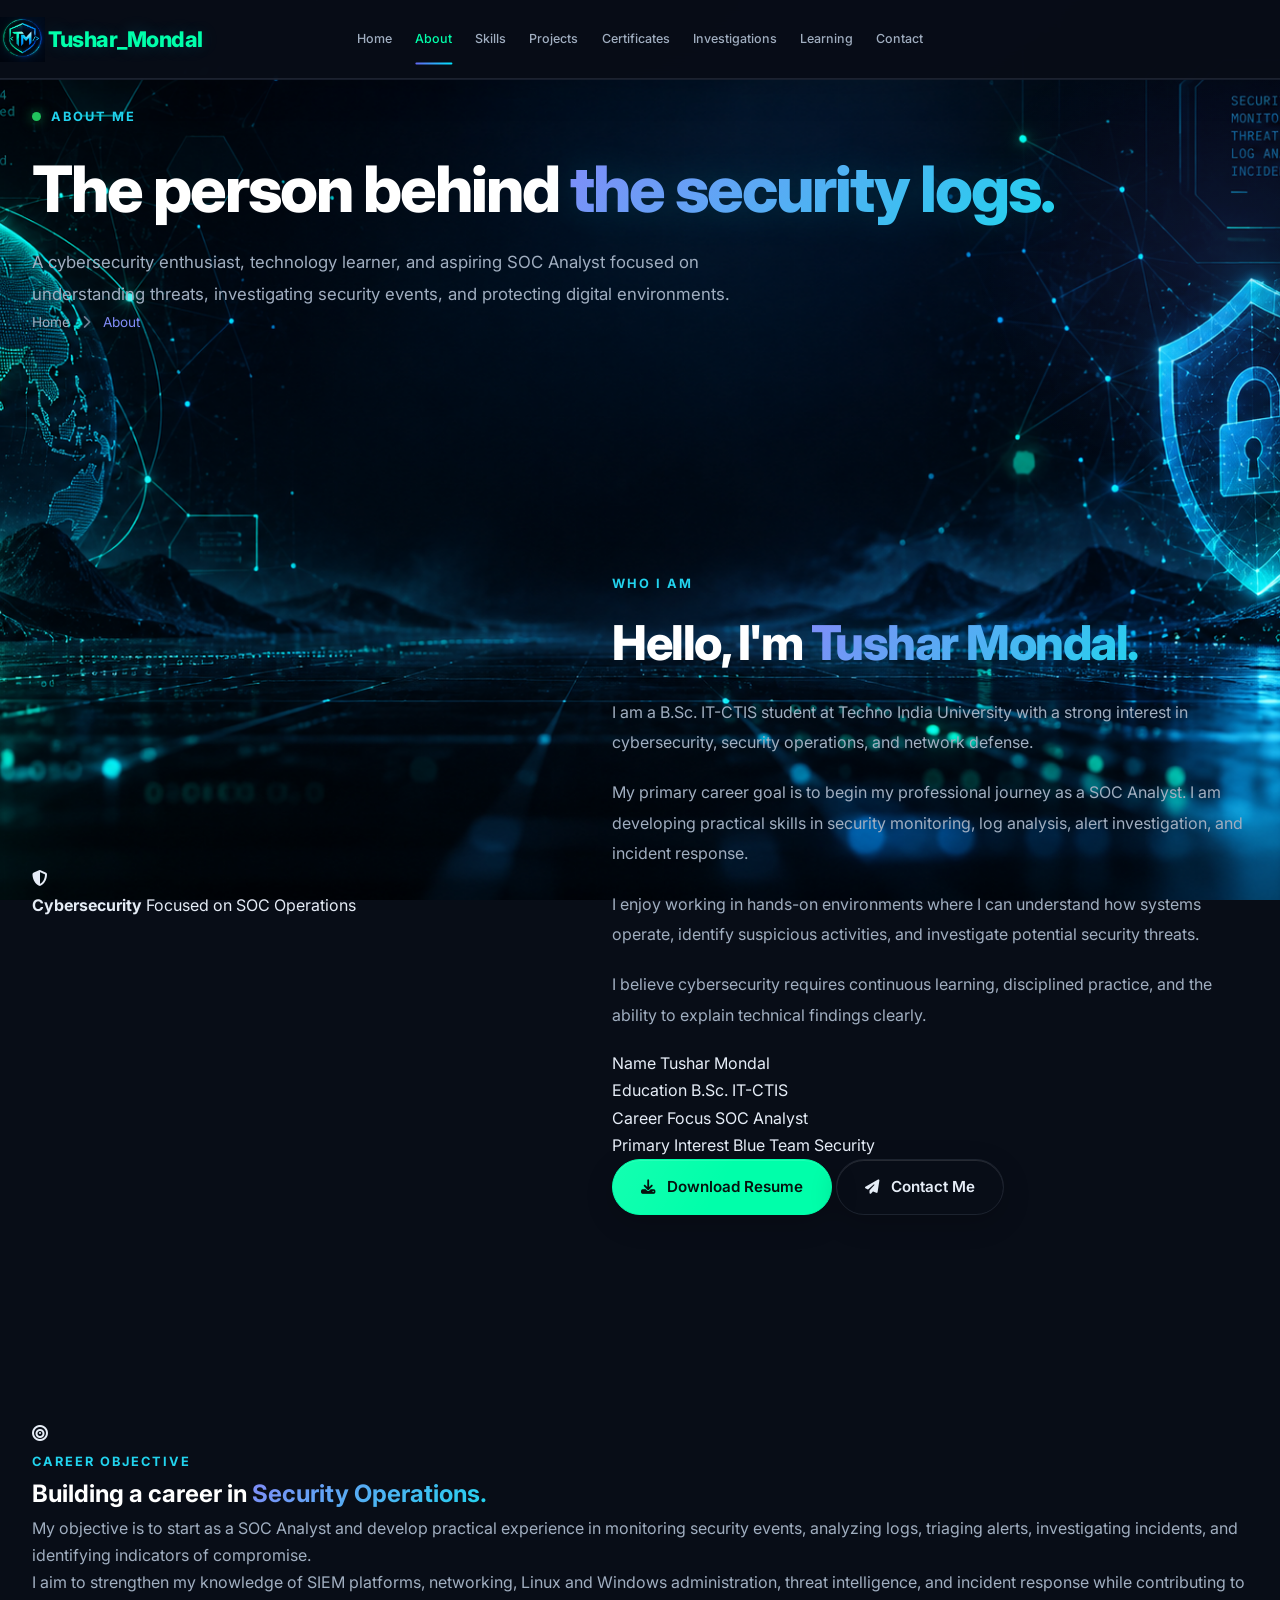
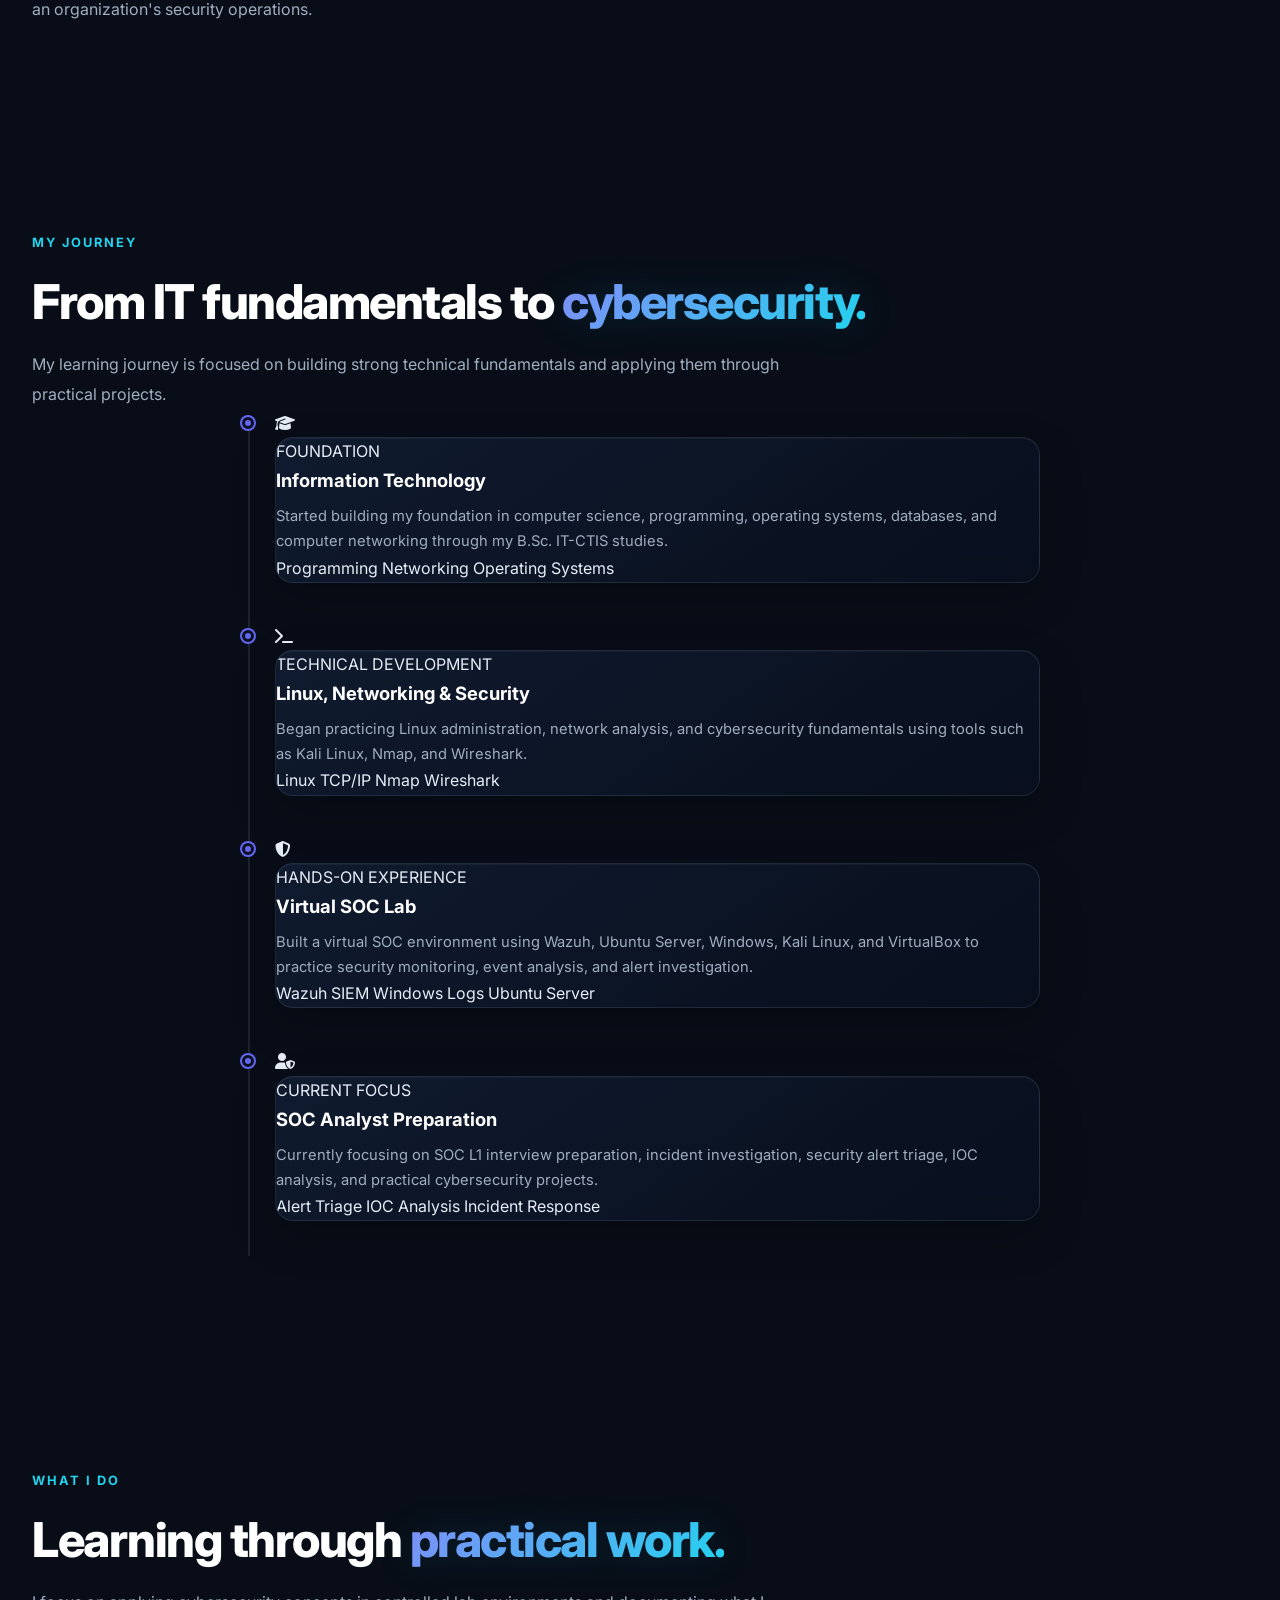
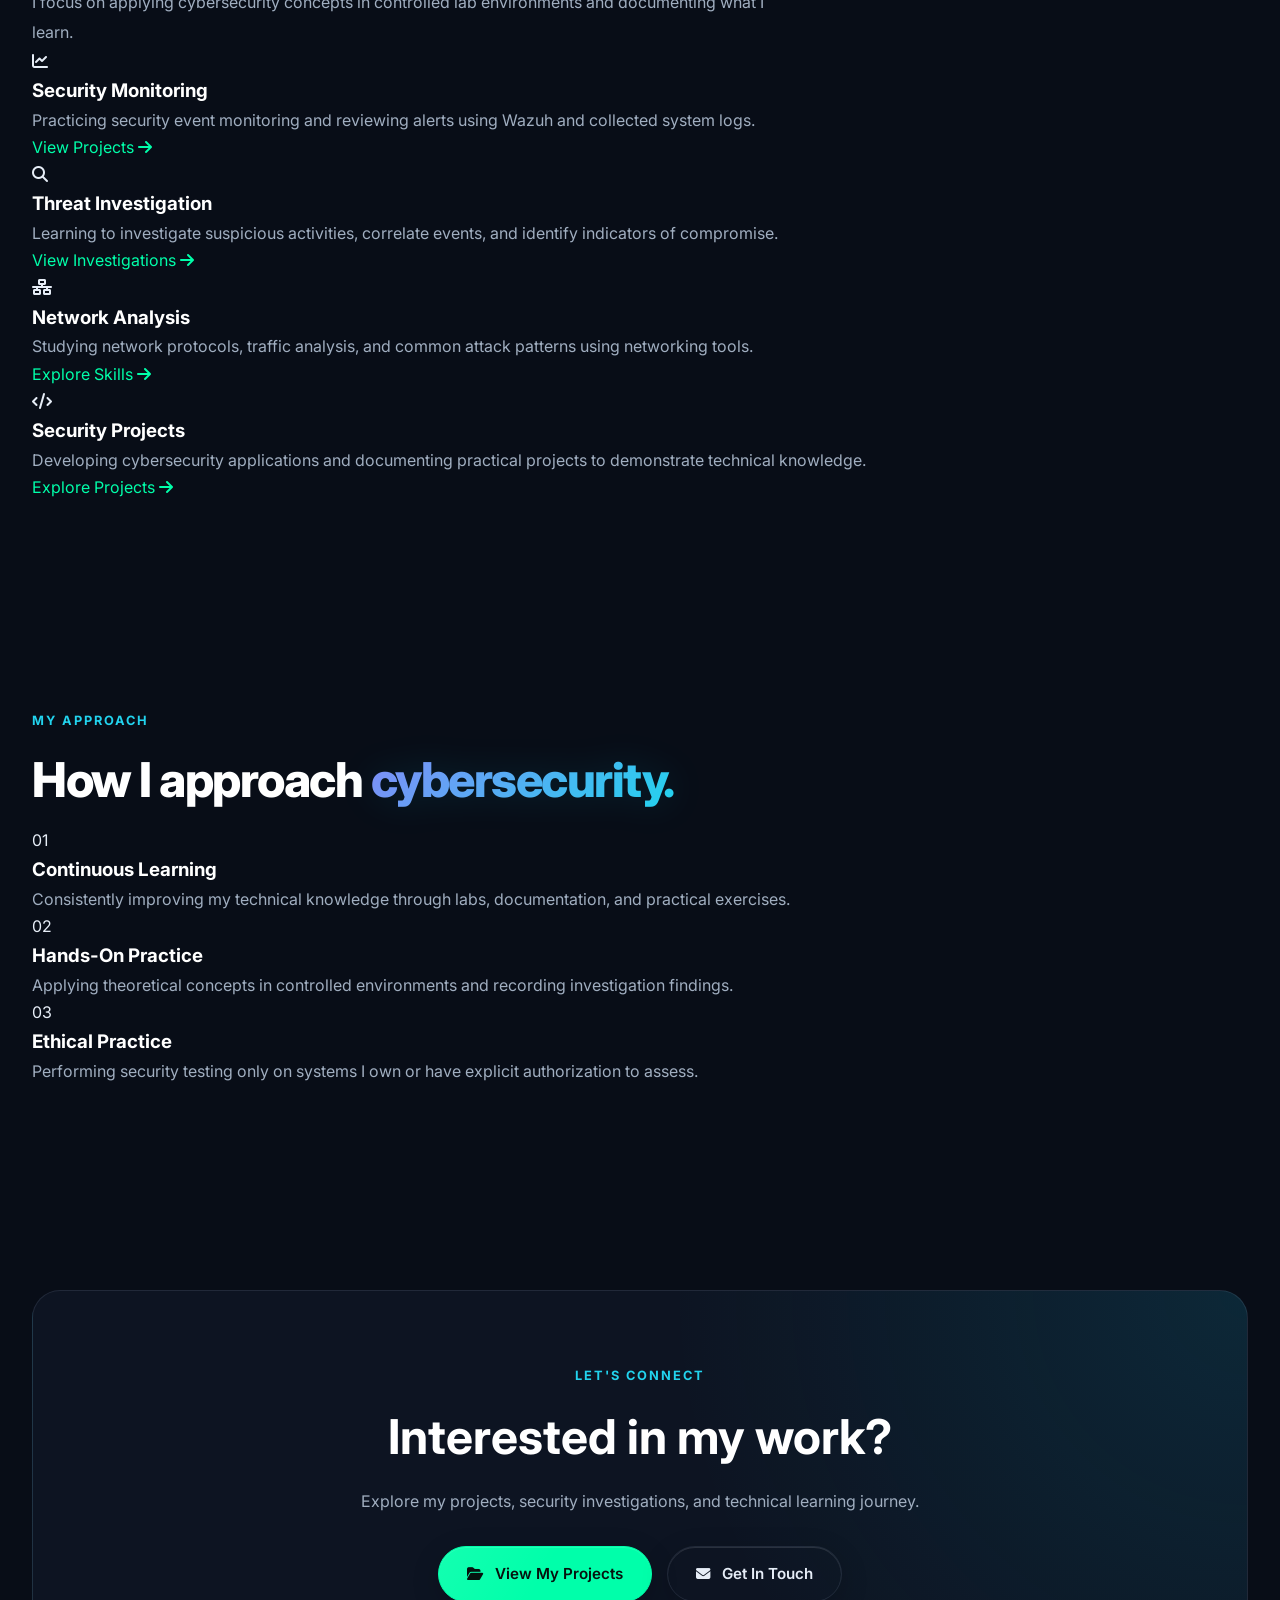
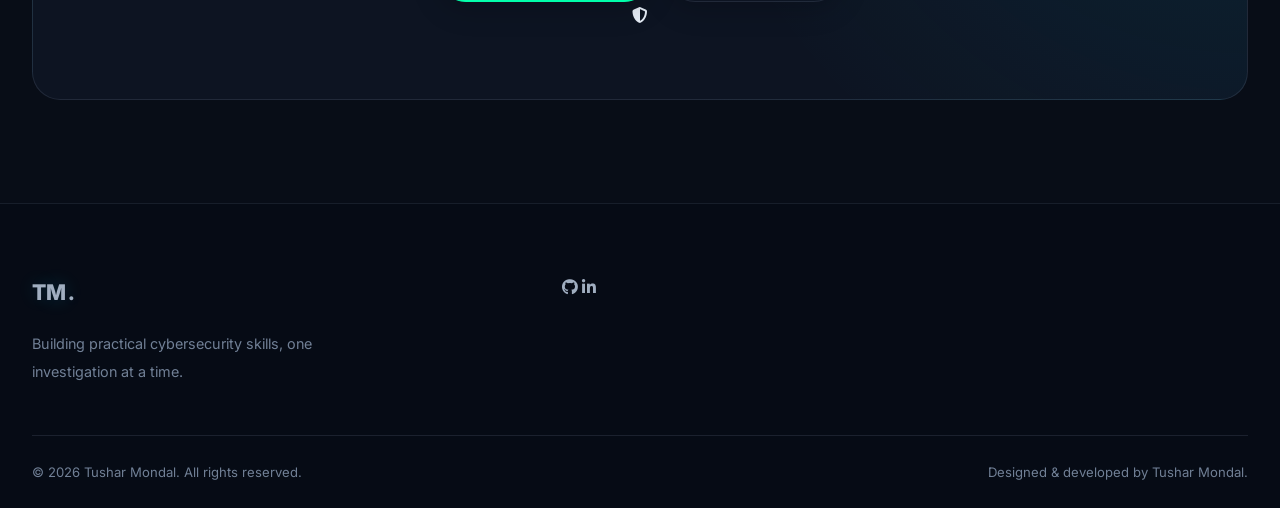
==== commit d6861bb2: "Add files via upload" ====
--- a/about.html
+++ b/about.html
@@ -91,6 +91,9 @@
                         Projects
                     </a>
                 </li>
+                <li>
+                    <a href="certificates.html" class="nav-link">Certificates</a>
+                </li>
 
                 <li>
                     <a href="investigations.html" class="nav-link">
--- a/css/style.css
+++ b/css/style.css
@@ -4232,4 +4232,5 @@
         scroll-behavior: auto !important;
         transition-duration: 0.01ms !important;
     }
-}+}
+
